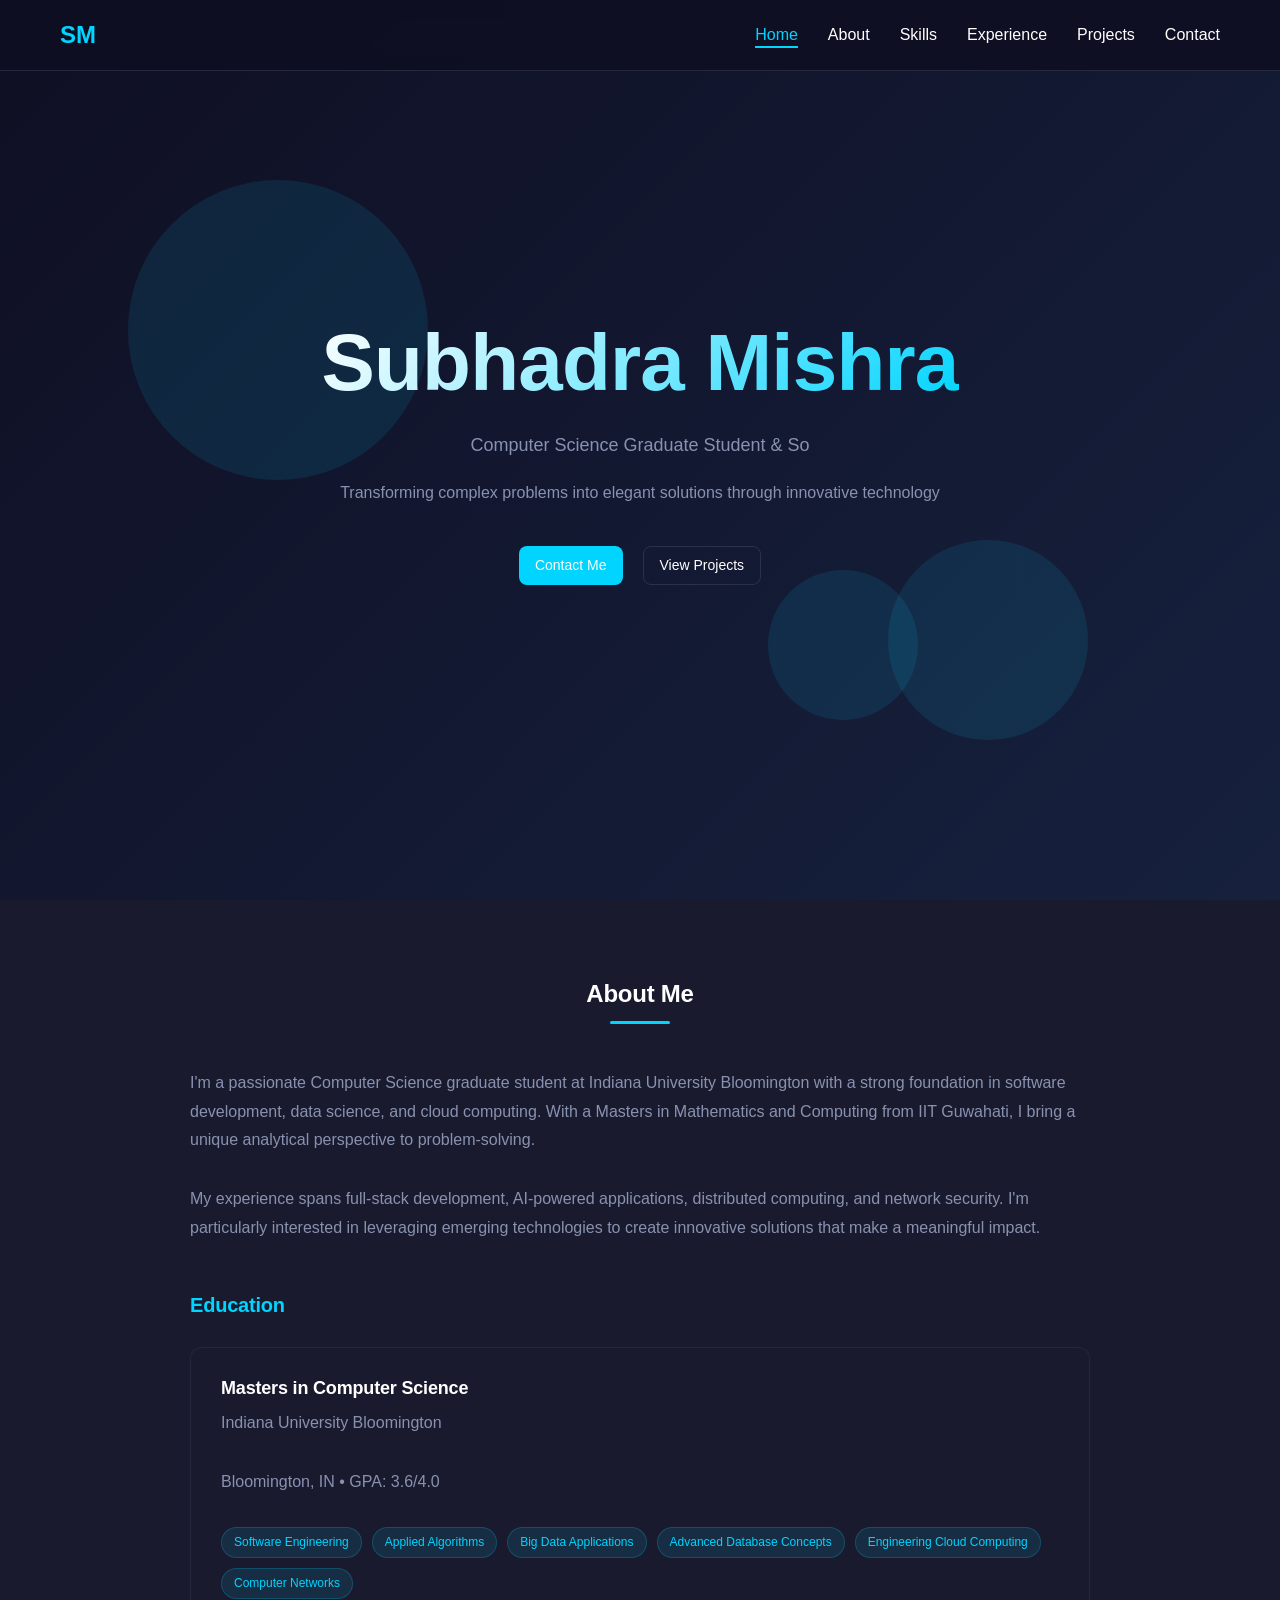
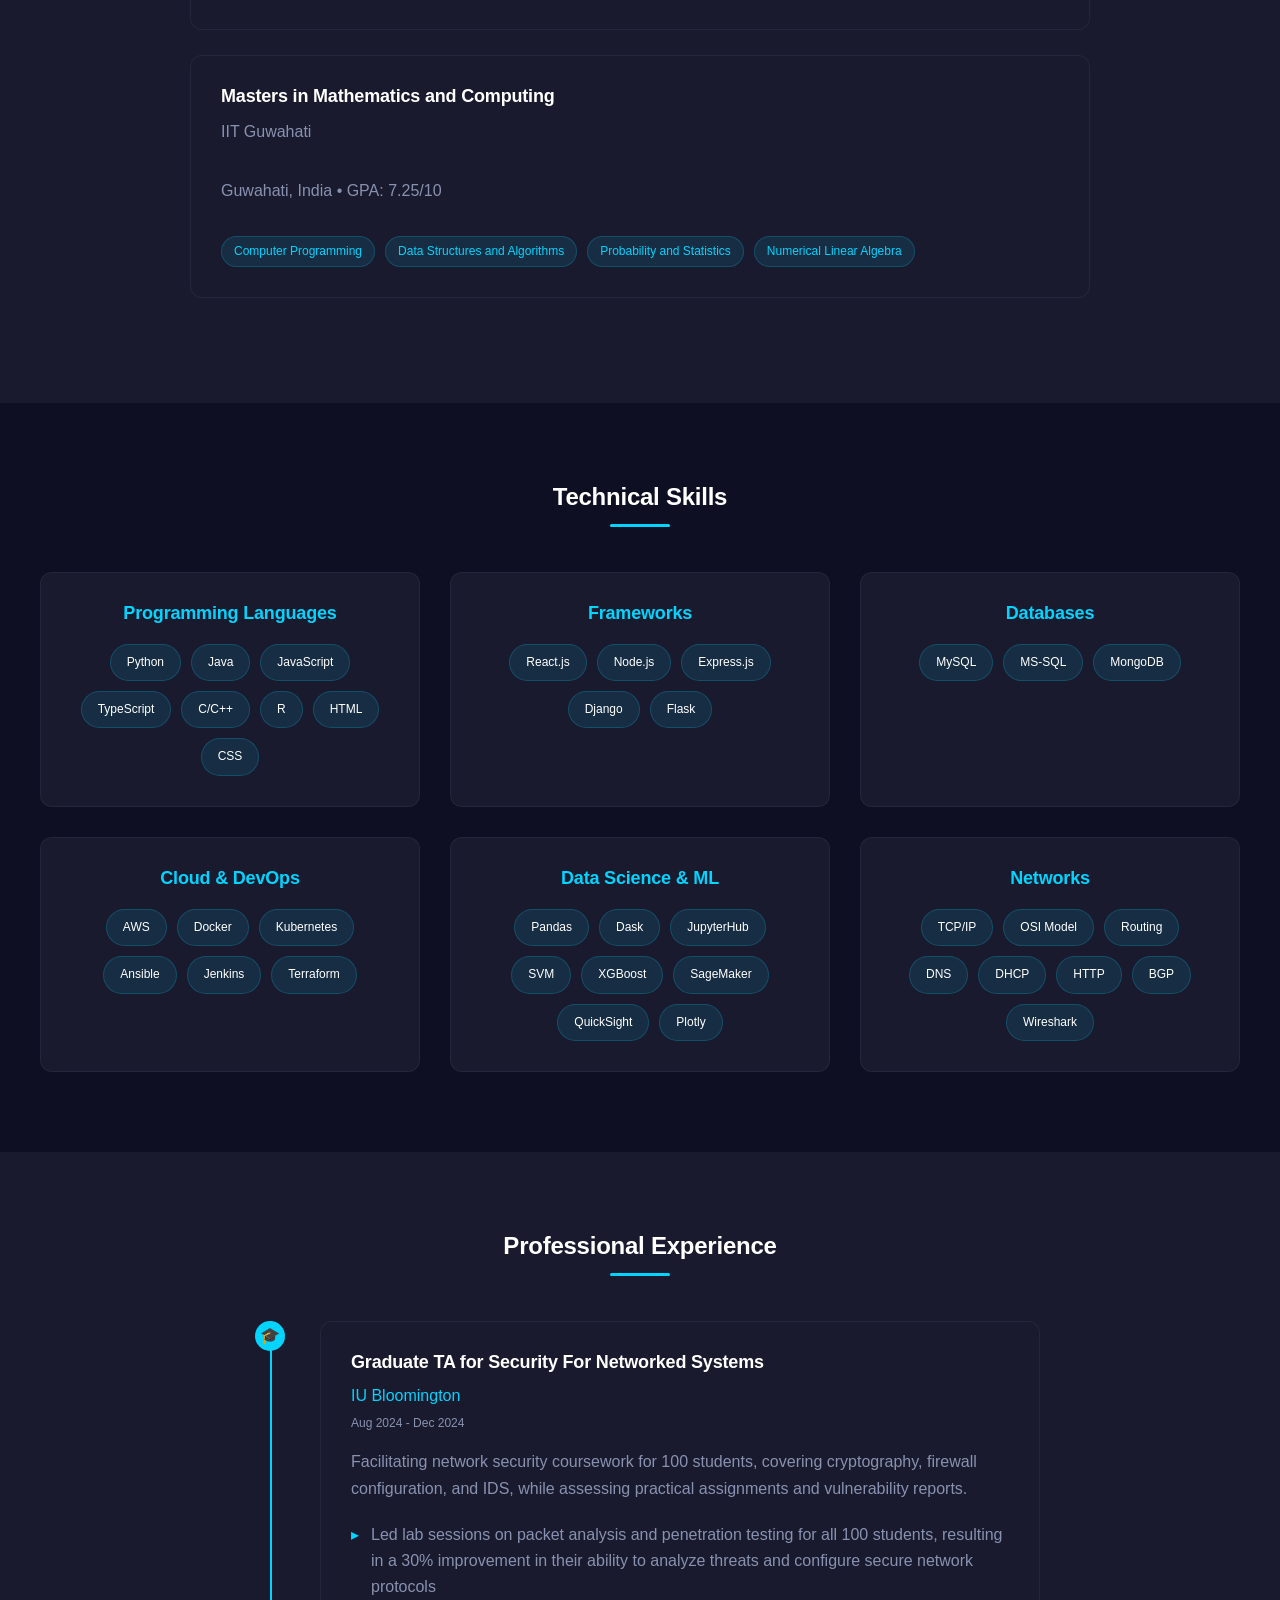
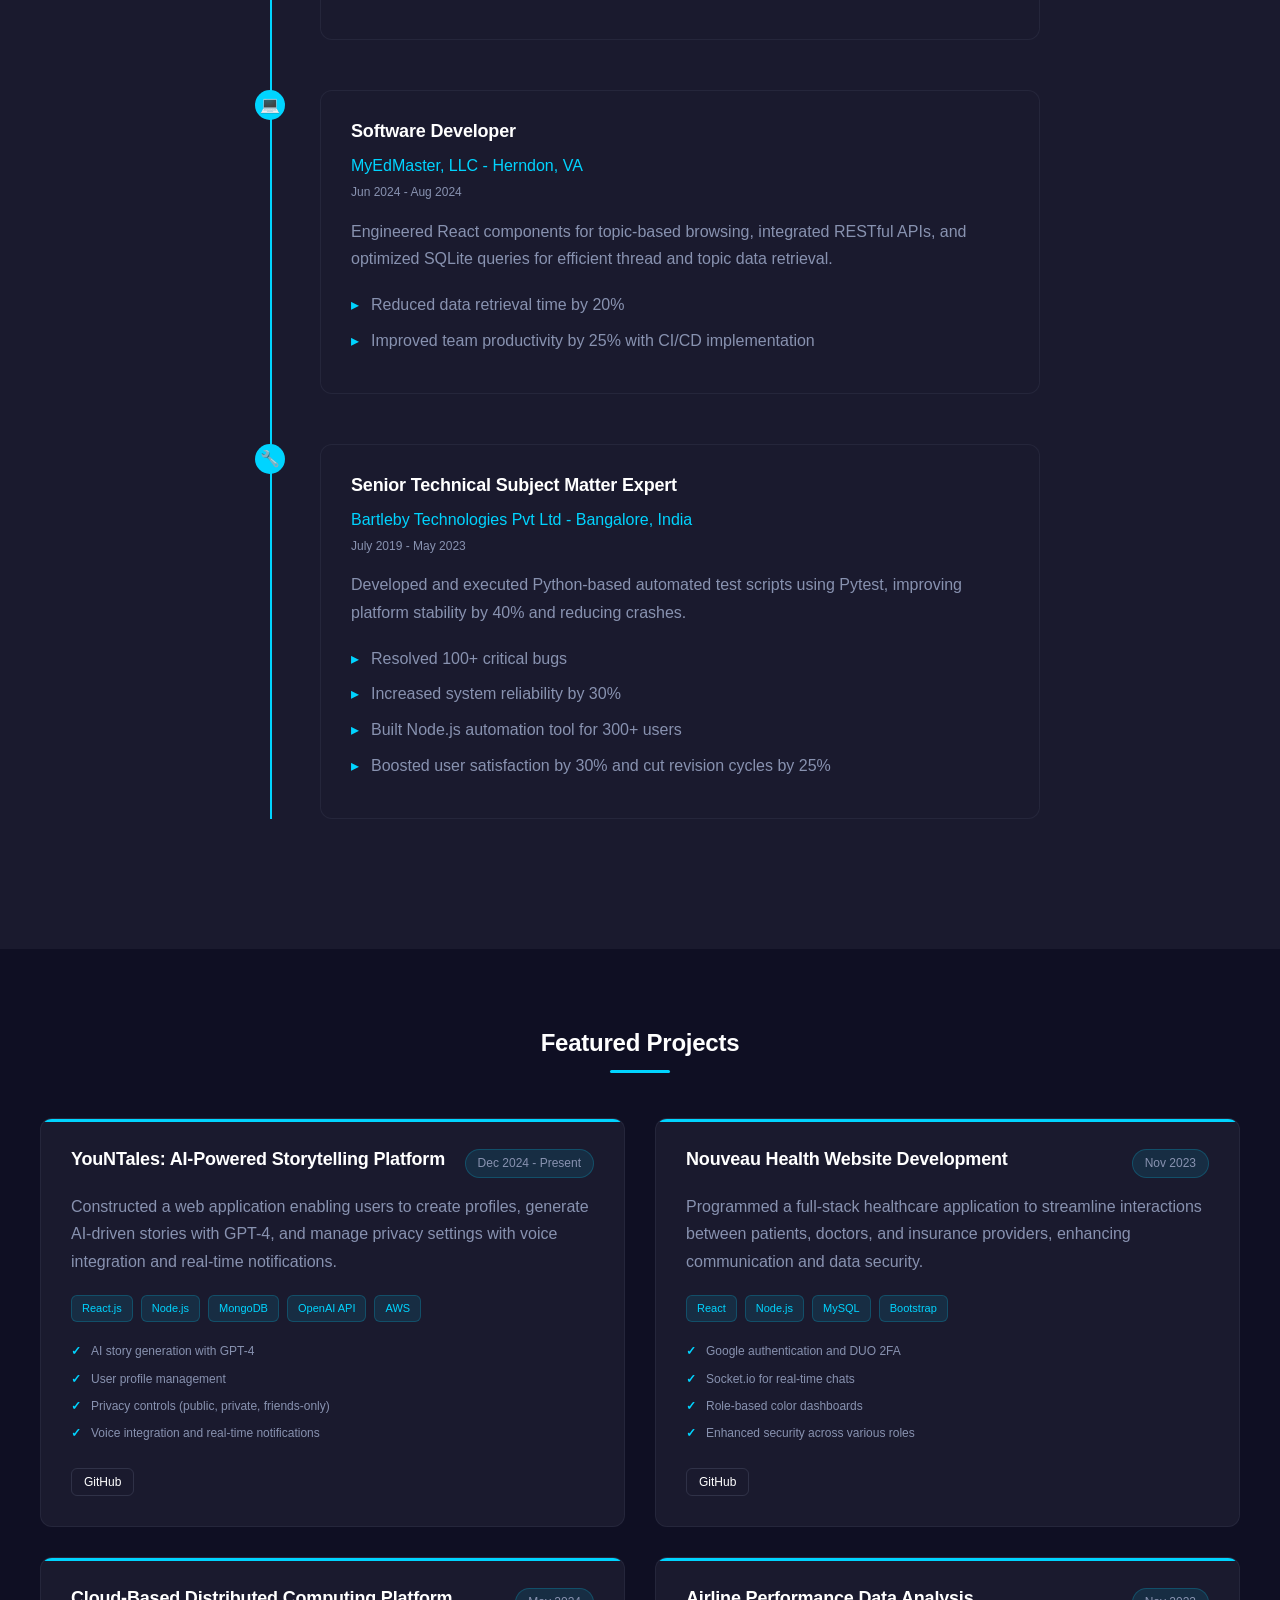
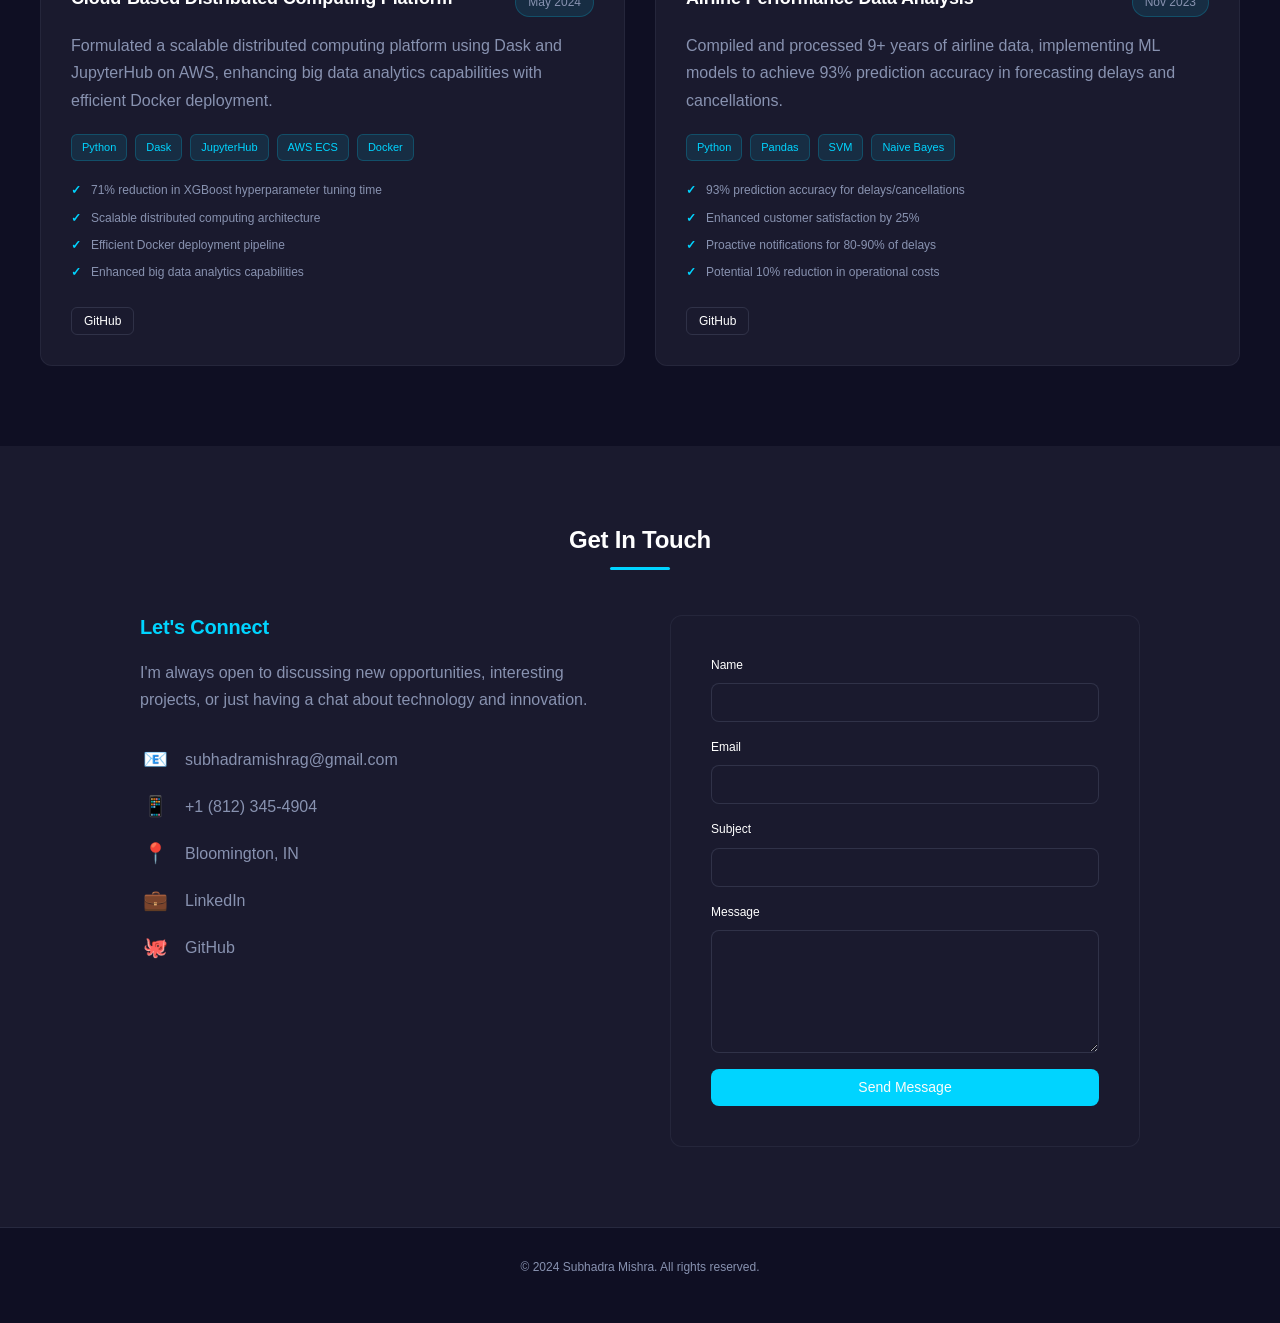
==== index.html @ 868d0662 "Add files via upload" ====
<!DOCTYPE html>
<html lang="en">
<head>
    <meta charset="UTF-8">
    <meta name="viewport" content="width=device-width, initial-scale=1.0">
    <title>Subhadra Mishra - Portfolio</title>
    <link rel="stylesheet" href="style.css">
</head>
<body>
    <!-- Navigation -->
    <nav class="navbar" id="navbar">
        <div class="nav-container">
            <div class="nav-brand">SM</div>
            <ul class="nav-menu" id="nav-menu">
                <li><a href="#home" class="nav-link">Home</a></li>
                <li><a href="#about" class="nav-link">About</a></li>
                <li><a href="#skills" class="nav-link">Skills</a></li>
                <li><a href="#experience" class="nav-link">Experience</a></li>
                <li><a href="#projects" class="nav-link">Projects</a></li>
                <li><a href="#contact" class="nav-link">Contact</a></li>
            </ul>
            <div class="nav-toggle" id="nav-toggle">
                <span></span>
                <span></span>
                <span></span>
            </div>
        </div>
    </nav>

    <!-- Hero Section -->
    <section id="home" class="hero">
        <div class="hero-content">
            <h1 class="hero-title">Subhadra Mishra</h1>
            <p class="hero-subtitle">Computer Science Graduate Student & Software Developer</p>
            <p class="hero-tagline">Transforming complex problems into elegant solutions through innovative technology</p>
            <div class="hero-buttons">
                <a href="#contact" class="btn btn--primary">Contact Me</a>
                <a href="#projects" class="btn btn--outline">View Projects</a>
            </div>
        </div>
        <div class="hero-bg-animation">
            <div class="bg-element bg-element-1"></div>
            <div class="bg-element bg-element-2"></div>
            <div class="bg-element bg-element-3"></div>
        </div>
    </section>

    <!-- About Section -->
    <section id="about" class="about section">
        <div class="container">
            <h2 class="section-title">About Me</h2>
            <div class="about-content">
                <div class="about-text">
                    <p>I'm a passionate Computer Science graduate student at Indiana University Bloomington with a strong foundation in software development, data science, and cloud computing. With a Masters in Mathematics and Computing from IIT Guwahati, I bring a unique analytical perspective to problem-solving.</p>
                    <p>My experience spans full-stack development, AI-powered applications, distributed computing, and network security. I'm particularly interested in leveraging emerging technologies to create innovative solutions that make a meaningful impact.</p>
                    
                    <div class="education">
                        <h3>Education</h3>
                        <div class="education-item">
                            <h4>Masters in Computer Science</h4>
                            <p class="institution">Indiana University Bloomington</p>
                            <p class="location">Bloomington, IN • GPA: 3.6/4.0</p>
                            <div class="courses">
                                <span class="course">Software Engineering</span>
                                <span class="course">Applied Algorithms</span>
                                <span class="course">Big Data Applications</span>
                                <span class="course">Advanced Database Concepts</span>
                                <span class="course">Engineering Cloud Computing</span>
                                <span class="course">Computer Networks</span>
                            </div>
                        </div>
                        <div class="education-item">
                            <h4>Masters in Mathematics and Computing</h4>
                            <p class="institution">IIT Guwahati</p>
                            <p class="location">Guwahati, India • GPA: 7.25/10</p>
                            <div class="courses">
                                <span class="course">Computer Programming</span>
                                <span class="course">Data Structures and Algorithms</span>
                                <span class="course">Probability and Statistics</span>
                                <span class="course">Numerical Linear Algebra</span>
                            </div>
                        </div>
                    </div>
                </div>
            </div>
        </div>
    </section>

    <!-- Skills Section -->
    <section id="skills" class="skills section">
        <div class="container">
            <h2 class="section-title">Technical Skills</h2>
            <div class="skills-grid">
                <div class="skill-category">
                    <h3>Programming Languages</h3>
                    <div class="skill-tags">
                        <span class="skill-tag">Python</span>
                        <span class="skill-tag">Java</span>
                        <span class="skill-tag">JavaScript</span>
                        <span class="skill-tag">TypeScript</span>
                        <span class="skill-tag">C/C++</span>
                        <span class="skill-tag">R</span>
                        <span class="skill-tag">HTML</span>
                        <span class="skill-tag">CSS</span>
                    </div>
                </div>
                <div class="skill-category">
                    <h3>Frameworks</h3>
                    <div class="skill-tags">
                        <span class="skill-tag">React.js</span>
                        <span class="skill-tag">Node.js</span>
                        <span class="skill-tag">Express.js</span>
                        <span class="skill-tag">Django</span>
                        <span class="skill-tag">Flask</span>
                    </div>
                </div>
                <div class="skill-category">
                    <h3>Databases</h3>
                    <div class="skill-tags">
                        <span class="skill-tag">MySQL</span>
                        <span class="skill-tag">MS-SQL</span>
                        <span class="skill-tag">MongoDB</span>
                    </div>
                </div>
                <div class="skill-category">
                    <h3>Cloud & DevOps</h3>
                    <div class="skill-tags">
                        <span class="skill-tag">AWS</span>
                        <span class="skill-tag">Docker</span>
                        <span class="skill-tag">Kubernetes</span>
                        <span class="skill-tag">Ansible</span>
                        <span class="skill-tag">Jenkins</span>
                        <span class="skill-tag">Terraform</span>
                    </div>
                </div>
                <div class="skill-category">
                    <h3>Data Science & ML</h3>
                    <div class="skill-tags">
                        <span class="skill-tag">Pandas</span>
                        <span class="skill-tag">Dask</span>
                        <span class="skill-tag">JupyterHub</span>
                        <span class="skill-tag">SVM</span>
                        <span class="skill-tag">XGBoost</span>
                        <span class="skill-tag">SageMaker</span>
                        <span class="skill-tag">QuickSight</span>
                        <span class="skill-tag">Plotly</span>
                    </div>
                </div>
                <div class="skill-category">
                    <h3>Networks</h3>
                    <div class="skill-tags">
                        <span class="skill-tag">TCP/IP</span>
                        <span class="skill-tag">OSI Model</span>
                        <span class="skill-tag">Routing</span>
                        <span class="skill-tag">DNS</span>
                        <span class="skill-tag">DHCP</span>
                        <span class="skill-tag">HTTP</span>
                        <span class="skill-tag">BGP</span>
                        <span class="skill-tag">Wireshark</span>
                    </div>
                </div>
            </div>
        </div>
    </section>

    <!-- Experience Section -->
    <section id="experience" class="experience section">
        <div class="container">
            <h2 class="section-title">Professional Experience</h2>
            <div class="timeline">
                <div class="timeline-item">
                    <div class="timeline-icon">🎓</div>
                    <div class="timeline-content">
                        <h3>Graduate TA for Security For Networked Systems</h3>
                        <p class="company">IU Bloomington</p>
                        <p class="duration">Aug 2024 - Dec 2024</p>
                        <p class="description">Facilitating network security coursework for 100 students, covering cryptography, firewall configuration, and IDS, while assessing practical assignments and vulnerability reports.</p>
                        <ul class="achievements">
                            <li>Led lab sessions on packet analysis and penetration testing for all 100 students, resulting in a 30% improvement in their ability to analyze threats and configure secure network protocols</li>
                        </ul>
                    </div>
                </div>
                <div class="timeline-item">
                    <div class="timeline-icon">💻</div>
                    <div class="timeline-content">
                        <h3>Software Developer</h3>
                        <p class="company">MyEdMaster, LLC - Herndon, VA</p>
                        <p class="duration">Jun 2024 - Aug 2024</p>
                        <p class="description">Engineered React components for topic-based browsing, integrated RESTful APIs, and optimized SQLite queries for efficient thread and topic data retrieval.</p>
                        <ul class="achievements">
                            <li>Reduced data retrieval time by 20%</li>
                            <li>Improved team productivity by 25% with CI/CD implementation</li>
                        </ul>
                    </div>
                </div>
                <div class="timeline-item">
                    <div class="timeline-icon">🔧</div>
                    <div class="timeline-content">
                        <h3>Senior Technical Subject Matter Expert</h3>
                        <p class="company">Bartleby Technologies Pvt Ltd - Bangalore, India</p>
                        <p class="duration">July 2019 - May 2023</p>
                        <p class="description">Developed and executed Python-based automated test scripts using Pytest, improving platform stability by 40% and reducing crashes.</p>
                        <ul class="achievements">
                            <li>Resolved 100+ critical bugs</li>
                            <li>Increased system reliability by 30%</li>
                            <li>Built Node.js automation tool for 300+ users</li>
                            <li>Boosted user satisfaction by 30% and cut revision cycles by 25%</li>
                        </ul>
                    </div>
                </div>
            </div>
        </div>
    </section>

    <!-- Projects Section -->
    <section id="projects" class="projects section">
        <div class="container">
            <h2 class="section-title">Featured Projects</h2>
            <div class="projects-grid">
                <div class="project-card">
                    <div class="project-header">
                        <h3>YouNTales: AI-Powered Storytelling Platform</h3>
                        <span class="project-duration">Dec 2024 - Present</span>
                    </div>
                    <p class="project-description">Constructed a web application enabling users to create profiles, generate AI-driven stories with GPT-4, and manage privacy settings with voice integration and real-time notifications.</p>
                    <div class="tech-stack">
                        <span class="tech">React.js</span>
                        <span class="tech">Node.js</span>
                        <span class="tech">MongoDB</span>
                        <span class="tech">OpenAI API</span>
                        <span class="tech">AWS</span>
                    </div>
                    <ul class="project-features">
                        <li>AI story generation with GPT-4</li>
                        <li>User profile management</li>
                        <li>Privacy controls (public, private, friends-only)</li>
                        <li>Voice integration and real-time notifications</li>
                    </ul>
                    <div class="project-links">
                        <a href="https://github.com/Subhadra-Mishra-iub" target="_blank" class="btn btn--sm btn--outline">GitHub</a>
                    </div>
                </div>

                <div class="project-card">
                    <div class="project-header">
                        <h3>Nouveau Health Website Development</h3>
                        <span class="project-duration">Nov 2023</span>
                    </div>
                    <p class="project-description">Programmed a full-stack healthcare application to streamline interactions between patients, doctors, and insurance providers, enhancing communication and data security.</p>
                    <div class="tech-stack">
                        <span class="tech">React</span>
                        <span class="tech">Node.js</span>
                        <span class="tech">MySQL</span>
                        <span class="tech">Bootstrap</span>
                    </div>
                    <ul class="project-features">
                        <li>Google authentication and DUO 2FA</li>
                        <li>Socket.io for real-time chats</li>
                        <li>Role-based color dashboards</li>
                        <li>Enhanced security across various roles</li>
                    </ul>
                    <div class="project-links">
                        <a href="https://github.com/Subhadra-Mishra-iub" target="_blank" class="btn btn--sm btn--outline">GitHub</a>
                    </div>
                </div>

                <div class="project-card">
                    <div class="project-header">
                        <h3>Cloud-Based Distributed Computing Platform</h3>
                        <span class="project-duration">May 2024</span>
                    </div>
                    <p class="project-description">Formulated a scalable distributed computing platform using Dask and JupyterHub on AWS, enhancing big data analytics capabilities with efficient Docker deployment.</p>
                    <div class="tech-stack">
                        <span class="tech">Python</span>
                        <span class="tech">Dask</span>
                        <span class="tech">JupyterHub</span>
                        <span class="tech">AWS ECS</span>
                        <span class="tech">Docker</span>
                    </div>
                    <ul class="project-features">
                        <li>71% reduction in XGBoost hyperparameter tuning time</li>
                        <li>Scalable distributed computing architecture</li>
                        <li>Efficient Docker deployment pipeline</li>
                        <li>Enhanced big data analytics capabilities</li>
                    </ul>
                    <div class="project-links">
                        <a href="https://github.com/Subhadra-Mishra-iub" target="_blank" class="btn btn--sm btn--outline">GitHub</a>
                    </div>
                </div>

                <div class="project-card">
                    <div class="project-header">
                        <h3>Airline Performance Data Analysis</h3>
                        <span class="project-duration">Nov 2023</span>
                    </div>
                    <p class="project-description">Compiled and processed 9+ years of airline data, implementing ML models to achieve 93% prediction accuracy in forecasting delays and cancellations.</p>
                    <div class="tech-stack">
                        <span class="tech">Python</span>
                        <span class="tech">Pandas</span>
                        <span class="tech">SVM</span>
                        <span class="tech">Naive Bayes</span>
                    </div>
                    <ul class="project-features">
                        <li>93% prediction accuracy for delays/cancellations</li>
                        <li>Enhanced customer satisfaction by 25%</li>
                        <li>Proactive notifications for 80-90% of delays</li>
                        <li>Potential 10% reduction in operational costs</li>
                    </ul>
                    <div class="project-links">
                        <a href="https://github.com/Subhadra-Mishra-iub" target="_blank" class="btn btn--sm btn--outline">GitHub</a>
                    </div>
                </div>
            </div>
        </div>
    </section>

    <!-- Contact Section -->
    <section id="contact" class="contact section">
        <div class="container">
            <h2 class="section-title">Get In Touch</h2>
            <div class="contact-content">
                <div class="contact-info">
                    <h3>Let's Connect</h3>
                    <p>I'm always open to discussing new opportunities, interesting projects, or just having a chat about technology and innovation.</p>
                    <div class="contact-details">
                        <div class="contact-item">
                            <span class="contact-icon">📧</span>
                            <a href="mailto:subhadramishrag@gmail.com">subhadramishrag@gmail.com</a>
                        </div>
                        <div class="contact-item">
                            <span class="contact-icon">📱</span>
                            <a href="tel:+18123454904">+1 (812) 345-4904</a>
                        </div>
                        <div class="contact-item">
                            <span class="contact-icon">📍</span>
                            <span>Bloomington, IN</span>
                        </div>
                        <div class="contact-item">
                            <span class="contact-icon">💼</span>
                            <a href="https://linkedin.com/in/subhadra-mishra" target="_blank">LinkedIn</a>
                        </div>
                        <div class="contact-item">
                            <span class="contact-icon">🐙</span>
                            <a href="https://github.com/Subhadra-Mishra-iub" target="_blank">GitHub</a>
                        </div>
                    </div>
                </div>
                <form class="contact-form" id="contact-form">
                    <div class="form-group">
                        <label for="name" class="form-label">Name</label>
                        <input type="text" id="name" name="name" class="form-control" required>
                    </div>
                    <div class="form-group">
                        <label for="email" class="form-label">Email</label>
                        <input type="email" id="email" name="email" class="form-control" required>
                    </div>
                    <div class="form-group">
                        <label for="subject" class="form-label">Subject</label>
                        <input type="text" id="subject" name="subject" class="form-control" required>
                    </div>
                    <div class="form-group">
                        <label for="message" class="form-label">Message</label>
                        <textarea id="message" name="message" class="form-control" rows="5" required></textarea>
                    </div>
                    <button type="submit" class="btn btn--primary btn--full-width">Send Message</button>
                </form>
            </div>
        </div>
    </section>

    <!-- Footer -->
    <footer class="footer">
        <div class="container">
            <p>&copy; 2024 Subhadra Mishra. All rights reserved.</p>
        </div>
    </footer>

    <script src="app.js"></script>
</body>
</html>
---- style.css ----
:root {
  /* Colors */
  --color-background: rgba(252, 252, 249, 1);
  --color-surface: rgba(255, 255, 253, 1);
  --color-text: rgba(19, 52, 59, 1);
  --color-text-secondary: rgba(98, 108, 113, 1);
  --color-primary: rgba(33, 128, 141, 1);
  --color-primary-hover: rgba(29, 116, 128, 1);
  --color-primary-active: rgba(26, 104, 115, 1);
  --color-secondary: rgba(94, 82, 64, 0.12);
  --color-secondary-hover: rgba(94, 82, 64, 0.2);
  --color-secondary-active: rgba(94, 82, 64, 0.25);
  --color-border: rgba(94, 82, 64, 0.2);
  --color-btn-primary-text: rgba(252, 252, 249, 1);
  --color-card-border: rgba(94, 82, 64, 0.12);
  --color-card-border-inner: rgba(94, 82, 64, 0.12);
  --color-error: rgba(192, 21, 47, 1);
  --color-success: rgba(33, 128, 141, 1);
  --color-warning: rgba(168, 75, 47, 1);
  --color-info: rgba(98, 108, 113, 1);
  --color-focus-ring: rgba(33, 128, 141, 0.4);
  --color-select-caret: rgba(19, 52, 59, 0.8);

  /* Common style patterns */
  --focus-ring: 0 0 0 3px var(--color-focus-ring);
  --focus-outline: 2px solid var(--color-primary);
  --status-bg-opacity: 0.15;
  --status-border-opacity: 0.25;
  --select-caret-light: url("data:image/svg+xml,%3Csvg xmlns='http://www.w3.org/2000/svg' width='16' height='16' viewBox='0 0 24 24' fill='none' stroke='%23134252' stroke-width='2' stroke-linecap='round' stroke-linejoin='round'%3E%3Cpolyline points='6 9 12 15 18 9'%3E%3C/polyline%3E%3C/svg%3E");
  --select-caret-dark: url("data:image/svg+xml,%3Csvg xmlns='http://www.w3.org/2000/svg' width='16' height='16' viewBox='0 0 24 24' fill='none' stroke='%23f5f5f5' stroke-width='2' stroke-linecap='round' stroke-linejoin='round'%3E%3Cpolyline points='6 9 12 15 18 9'%3E%3C/polyline%3E%3C/svg%3E");

  /* RGB versions for opacity control */
  --color-success-rgb: 33, 128, 141;
  --color-error-rgb: 192, 21, 47;
  --color-warning-rgb: 168, 75, 47;
  --color-info-rgb: 98, 108, 113;

  /* Typography */
  --font-family-base: "FKGroteskNeue", "Geist", "Inter", -apple-system,
    BlinkMacSystemFont, "Segoe UI", Roboto, sans-serif;
  --font-family-mono: "Berkeley Mono", ui-monospace, SFMono-Regular, Menlo,
    Monaco, Consolas, monospace;
  --font-size-xs: 11px;
  --font-size-sm: 12px;
  --font-size-base: 14px;
  --font-size-md: 14px;
  --font-size-lg: 16px;
  --font-size-xl: 18px;
  --font-size-2xl: 20px;
  --font-size-3xl: 24px;
  --font-size-4xl: 30px;
  --font-weight-normal: 400;
  --font-weight-medium: 500;
  --font-weight-semibold: 550;
  --font-weight-bold: 600;
  --line-height-tight: 1.2;
  --line-height-normal: 1.5;
  --letter-spacing-tight: -0.01em;

  /* Spacing */
  --space-0: 0;
  --space-1: 1px;
  --space-2: 2px;
  --space-4: 4px;
  --space-6: 6px;
  --space-8: 8px;
  --space-10: 10px;
  --space-12: 12px;
  --space-16: 16px;
  --space-20: 20px;
  --space-24: 24px;
  --space-32: 32px;

  /* Border Radius */
  --radius-sm: 6px;
  --radius-base: 8px;
  --radius-md: 10px;
  --radius-lg: 12px;
  --radius-full: 9999px;

  /* Shadows */
  --shadow-xs: 0 1px 2px rgba(0, 0, 0, 0.02);
  --shadow-sm: 0 1px 3px rgba(0, 0, 0, 0.04), 0 1px 2px rgba(0, 0, 0, 0.02);
  --shadow-md: 0 4px 6px -1px rgba(0, 0, 0, 0.04),
    0 2px 4px -1px rgba(0, 0, 0, 0.02);
  --shadow-lg: 0 10px 15px -3px rgba(0, 0, 0, 0.04),
    0 4px 6px -2px rgba(0, 0, 0, 0.02);
  --shadow-inset-sm: inset 0 1px 0 rgba(255, 255, 255, 0.15),
    inset 0 -1px 0 rgba(0, 0, 0, 0.03);

  /* Animation */
  --duration-fast: 150ms;
  --duration-normal: 250ms;
  --ease-standard: cubic-bezier(0.16, 1, 0.3, 1);

  /* Layout */
  --container-sm: 640px;
  --container-md: 768px;
  --container-lg: 1024px;
  --container-xl: 1280px;
}

/* Dark mode colors */
@media (prefers-color-scheme: dark) {
  :root {
    --color-background: rgba(31, 33, 33, 1);
    --color-surface: rgba(38, 40, 40, 1);
    --color-text: rgba(245, 245, 245, 1);
    --color-text-secondary: rgba(167, 169, 169, 0.7);
    --color-primary: rgba(50, 184, 198, 1);
    --color-primary-hover: rgba(45, 166, 178, 1);
    --color-primary-active: rgba(41, 150, 161, 1);
    --color-secondary: rgba(119, 124, 124, 0.15);
    --color-secondary-hover: rgba(119, 124, 124, 0.25);
    --color-secondary-active: rgba(119, 124, 124, 0.3);
    --color-border: rgba(119, 124, 124, 0.3);
    --color-error: rgba(255, 84, 89, 1);
    --color-success: rgba(50, 184, 198, 1);
    --color-warning: rgba(230, 129, 97, 1);
    --color-info: rgba(167, 169, 169, 1);
    --color-focus-ring: rgba(50, 184, 198, 0.4);
    --color-btn-primary-text: rgba(19, 52, 59, 1);
    --color-card-border: rgba(119, 124, 124, 0.2);
    --color-card-border-inner: rgba(119, 124, 124, 0.15);
    --shadow-inset-sm: inset 0 1px 0 rgba(255, 255, 255, 0.1),
      inset 0 -1px 0 rgba(0, 0, 0, 0.15);
    --button-border-secondary: rgba(119, 124, 124, 0.2);
    --color-border-secondary: rgba(119, 124, 124, 0.2);
    --color-select-caret: rgba(245, 245, 245, 0.8);

    /* Common style patterns - updated for dark mode */
    --focus-ring: 0 0 0 3px var(--color-focus-ring);
    --focus-outline: 2px solid var(--color-primary);
    --status-bg-opacity: 0.15;
    --status-border-opacity: 0.25;
    --select-caret-light: url("data:image/svg+xml,%3Csvg xmlns='http://www.w3.org/2000/svg' width='16' height='16' viewBox='0 0 24 24' fill='none' stroke='%23134252' stroke-width='2' stroke-linecap='round' stroke-linejoin='round'%3E%3Cpolyline points='6 9 12 15 18 9'%3E%3C/polyline%3E%3C/svg%3E");
    --select-caret-dark: url("data:image/svg+xml,%3Csvg xmlns='http://www.w3.org/2000/svg' width='16' height='16' viewBox='0 0 24 24' fill='none' stroke='%23f5f5f5' stroke-width='2' stroke-linecap='round' stroke-linejoin='round'%3E%3Cpolyline points='6 9 12 15 18 9'%3E%3C/polyline%3E%3C/svg%3E");

    /* RGB versions for dark mode */
    --color-success-rgb: 50, 184, 198;
    --color-error-rgb: 255, 84, 89;
    --color-warning-rgb: 230, 129, 97;
    --color-info-rgb: 167, 169, 169;
  }
}

/* Data attribute for manual theme switching */
[data-color-scheme="dark"] {
  --color-background: rgba(31, 33, 33, 1);
  --color-surface: rgba(38, 40, 40, 1);
  --color-text: rgba(245, 245, 245, 1);
  --color-text-secondary: rgba(167, 169, 169, 0.7);
  --color-primary: rgba(50, 184, 198, 1);
  --color-primary-hover: rgba(45, 166, 178, 1);
  --color-primary-active: rgba(41, 150, 161, 1);
  --color-secondary: rgba(119, 124, 124, 0.15);
  --color-secondary-hover: rgba(119, 124, 124, 0.25);
  --color-secondary-active: rgba(119, 124, 124, 0.3);
  --color-border: rgba(119, 124, 124, 0.3);
  --color-error: rgba(255, 84, 89, 1);
  --color-success: rgba(50, 184, 198, 1);
  --color-warning: rgba(230, 129, 97, 1);
  --color-info: rgba(167, 169, 169, 1);
  --color-focus-ring: rgba(50, 184, 198, 0.4);
  --color-btn-primary-text: rgba(19, 52, 59, 1);
  --color-card-border: rgba(119, 124, 124, 0.15);
  --color-card-border-inner: rgba(119, 124, 124, 0.15);
  --shadow-inset-sm: inset 0 1px 0 rgba(255, 255, 255, 0.1),
    inset 0 -1px 0 rgba(0, 0, 0, 0.15);
  --color-border-secondary: rgba(119, 124, 124, 0.2);
  --color-select-caret: rgba(245, 245, 245, 0.8);

  /* Common style patterns - updated for dark mode */
  --focus-ring: 0 0 0 3px var(--color-focus-ring);
  --focus-outline: 2px solid var(--color-primary);
  --status-bg-opacity: 0.15;
  --status-border-opacity: 0.25;
  --select-caret-light: url("data:image/svg+xml,%3Csvg xmlns='http://www.w3.org/2000/svg' width='16' height='16' viewBox='0 0 24 24' fill='none' stroke='%23134252' stroke-width='2' stroke-linecap='round' stroke-linejoin='round'%3E%3Cpolyline points='6 9 12 15 18 9'%3E%3C/polyline%3E%3C/svg%3E");
  --select-caret-dark: url("data:image/svg+xml,%3Csvg xmlns='http://www.w3.org/2000/svg' width='16' height='16' viewBox='0 0 24 24' fill='none' stroke='%23f5f5f5' stroke-width='2' stroke-linecap='round' stroke-linejoin='round'%3E%3Cpolyline points='6 9 12 15 18 9'%3E%3C/polyline%3E%3C/svg%3E");

  /* RGB versions for dark mode */
  --color-success-rgb: 50, 184, 198;
  --color-error-rgb: 255, 84, 89;
  --color-warning-rgb: 230, 129, 97;
  --color-info-rgb: 167, 169, 169;
}

[data-color-scheme="light"] {
  --color-background: rgba(252, 252, 249, 1);
  --color-surface: rgba(255, 255, 253, 1);
  --color-text: rgba(19, 52, 59, 1);
  --color-text-secondary: rgba(98, 108, 113, 1);
  --color-primary: rgba(33, 128, 141, 1);
  --color-primary-hover: rgba(29, 116, 128, 1);
  --color-primary-active: rgba(26, 104, 115, 1);
  --color-secondary: rgba(94, 82, 64, 0.12);
  --color-secondary-hover: rgba(94, 82, 64, 0.2);
  --color-secondary-active: rgba(94, 82, 64, 0.25);
  --color-border: rgba(94, 82, 64, 0.2);
  --color-btn-primary-text: rgba(252, 252, 249, 1);
  --color-card-border: rgba(94, 82, 64, 0.12);
  --color-card-border-inner: rgba(94, 82, 64, 0.12);
  --color-error: rgba(192, 21, 47, 1);
  --color-success: rgba(33, 128, 141, 1);
  --color-warning: rgba(168, 75, 47, 1);
  --color-info: rgba(98, 108, 113, 1);
  --color-focus-ring: rgba(33, 128, 141, 0.4);

  /* RGB versions for light mode */
  --color-success-rgb: 33, 128, 141;
  --color-error-rgb: 192, 21, 47;
  --color-warning-rgb: 168, 75, 47;
  --color-info-rgb: 98, 108, 113;
}

/* Base styles */
html {
  font-size: var(--font-size-base);
  font-family: var(--font-family-base);
  line-height: var(--line-height-normal);
  color: var(--color-text);
  background-color: var(--color-background);
  -webkit-font-smoothing: antialiased;
  box-sizing: border-box;
}

body {
  margin: 0;
  padding: 0;
}

*,
*::before,
*::after {
  box-sizing: inherit;
}

/* Typography */
h1,
h2,
h3,
h4,
h5,
h6 {
  margin: 0;
  font-weight: var(--font-weight-semibold);
  line-height: var(--line-height-tight);
  color: var(--color-text);
  letter-spacing: var(--letter-spacing-tight);
}

h1 {
  font-size: var(--font-size-4xl);
}
h2 {
  font-size: var(--font-size-3xl);
}
h3 {
  font-size: var(--font-size-2xl);
}
h4 {
  font-size: var(--font-size-xl);
}
h5 {
  font-size: var(--font-size-lg);
}
h6 {
  font-size: var(--font-size-md);
}

p {
  margin: 0 0 var(--space-16) 0;
}

a {
  color: var(--color-primary);
  text-decoration: none;
  transition: color var(--duration-fast) var(--ease-standard);
}

a:hover {
  color: var(--color-primary-hover);
}

code,
pre {
  font-family: var(--font-family-mono);
  font-size: calc(var(--font-size-base) * 0.95);
  background-color: var(--color-secondary);
  border-radius: var(--radius-sm);
}

code {
  padding: var(--space-1) var(--space-4);
}

pre {
  padding: var(--space-16);
  margin: var(--space-16) 0;
  overflow: auto;
  border: 1px solid var(--color-border);
}

pre code {
  background: none;
  padding: 0;
}

/* Buttons */
.btn {
  display: inline-flex;
  align-items: center;
  justify-content: center;
  padding: var(--space-8) var(--space-16);
  border-radius: var(--radius-base);
  font-size: var(--font-size-base);
  font-weight: 500;
  line-height: 1.5;
  cursor: pointer;
  transition: all var(--duration-normal) var(--ease-standard);
  border: none;
  text-decoration: none;
  position: relative;
}

.btn:focus-visible {
  outline: none;
  box-shadow: var(--focus-ring);
}

.btn--primary {
  background: var(--color-primary);
  color: var(--color-btn-primary-text);
}

.btn--primary:hover {
  background: var(--color-primary-hover);
}

.btn--primary:active {
  background: var(--color-primary-active);
}

.btn--secondary {
  background: var(--color-secondary);
  color: var(--color-text);
}

.btn--secondary:hover {
  background: var(--color-secondary-hover);
}

.btn--secondary:active {
  background: var(--color-secondary-active);
}

.btn--outline {
  background: transparent;
  border: 1px solid var(--color-border);
  color: var(--color-text);
}

.btn--outline:hover {
  background: var(--color-secondary);
}

.btn--sm {
  padding: var(--space-4) var(--space-12);
  font-size: var(--font-size-sm);
  border-radius: var(--radius-sm);
}

.btn--lg {
  padding: var(--space-10) var(--space-20);
  font-size: var(--font-size-lg);
  border-radius: var(--radius-md);
}

.btn--full-width {
  width: 100%;
}

.btn:disabled {
  opacity: 0.5;
  cursor: not-allowed;
}

/* Form elements */
.form-control {
  display: block;
  width: 100%;
  padding: var(--space-8) var(--space-12);
  font-size: var(--font-size-md);
  line-height: 1.5;
  color: var(--color-text);
  background-color: var(--color-surface);
  border: 1px solid var(--color-border);
  border-radius: var(--radius-base);
  transition: border-color var(--duration-fast) var(--ease-standard),
    box-shadow var(--duration-fast) var(--ease-standard);
}

textarea.form-control {
  font-family: var(--font-family-base);
  font-size: var(--font-size-base);
}

select.form-control {
  padding: var(--space-8) var(--space-12);
  -webkit-appearance: none;
  -moz-appearance: none;
  appearance: none;
  background-image: var(--select-caret-light);
  background-repeat: no-repeat;
  background-position: right var(--space-12) center;
  background-size: 16px;
  padding-right: var(--space-32);
}

/* Add a dark mode specific caret */
@media (prefers-color-scheme: dark) {
  select.form-control {
    background-image: var(--select-caret-dark);
  }
}

/* Also handle data-color-scheme */
[data-color-scheme="dark"] select.form-control {
  background-image: var(--select-caret-dark);
}

[data-color-scheme="light"] select.form-control {
  background-image: var(--select-caret-light);
}

.form-control:focus {
  border-color: var(--color-primary);
  outline: var(--focus-outline);
}

.form-label {
  display: block;
  margin-bottom: var(--space-8);
  font-weight: var(--font-weight-medium);
  font-size: var(--font-size-sm);
}

.form-group {
  margin-bottom: var(--space-16);
}

/* Card component */
.card {
  background-color: var(--color-surface);
  border-radius: var(--radius-lg);
  border: 1px solid var(--color-card-border);
  box-shadow: var(--shadow-sm);
  overflow: hidden;
  transition: box-shadow var(--duration-normal) var(--ease-standard);
}

.card:hover {
  box-shadow: var(--shadow-md);
}

.card__body {
  padding: var(--space-16);
}

.card__header,
.card__footer {
  padding: var(--space-16);
  border-bottom: 1px solid var(--color-card-border-inner);
}

/* Status indicators - simplified with CSS variables */
.status {
  display: inline-flex;
  align-items: center;
  padding: var(--space-6) var(--space-12);
  border-radius: var(--radius-full);
  font-weight: var(--font-weight-medium);
  font-size: var(--font-size-sm);
}

.status--success {
  background-color: rgba(
    var(--color-success-rgb, 33, 128, 141),
    var(--status-bg-opacity)
  );
  color: var(--color-success);
  border: 1px solid
    rgba(var(--color-success-rgb, 33, 128, 141), var(--status-border-opacity));
}

.status--error {
  background-color: rgba(
    var(--color-error-rgb, 192, 21, 47),
    var(--status-bg-opacity)
  );
  color: var(--color-error);
  border: 1px solid
    rgba(var(--color-error-rgb, 192, 21, 47), var(--status-border-opacity));
}

.status--warning {
  background-color: rgba(
    var(--color-warning-rgb, 168, 75, 47),
    var(--status-bg-opacity)
  );
  color: var(--color-warning);
  border: 1px solid
    rgba(var(--color-warning-rgb, 168, 75, 47), var(--status-border-opacity));
}

.status--info {
  background-color: rgba(
    var(--color-info-rgb, 98, 108, 113),
    var(--status-bg-opacity)
  );
  color: var(--color-info);
  border: 1px solid
    rgba(var(--color-info-rgb, 98, 108, 113), var(--status-border-opacity));
}

/* Container layout */
.container {
  width: 100%;
  margin-right: auto;
  margin-left: auto;
  padding-right: var(--space-16);
  padding-left: var(--space-16);
}

@media (min-width: 640px) {
  .container {
    max-width: var(--container-sm);
  }
}
@media (min-width: 768px) {
  .container {
    max-width: var(--container-md);
  }
}
@media (min-width: 1024px) {
  .container {
    max-width: var(--container-lg);
  }
}
@media (min-width: 1280px) {
  .container {
    max-width: var(--container-xl);
  }
}

/* Utility classes */
.flex {
  display: flex;
}
.flex-col {
  flex-direction: column;
}
.items-center {
  align-items: center;
}
.justify-center {
  justify-content: center;
}
.justify-between {
  justify-content: space-between;
}
.gap-4 {
  gap: var(--space-4);
}
.gap-8 {
  gap: var(--space-8);
}
.gap-16 {
  gap: var(--space-16);
}

.m-0 {
  margin: 0;
}
.mt-8 {
  margin-top: var(--space-8);
}
.mb-8 {
  margin-bottom: var(--space-8);
}
.mx-8 {
  margin-left: var(--space-8);
  margin-right: var(--space-8);
}
.my-8 {
  margin-top: var(--space-8);
  margin-bottom: var(--space-8);
}

.p-0 {
  padding: 0;
}
.py-8 {
  padding-top: var(--space-8);
  padding-bottom: var(--space-8);
}
.px-8 {
  padding-left: var(--space-8);
  padding-right: var(--space-8);
}
.py-16 {
  padding-top: var(--space-16);
  padding-bottom: var(--space-16);
}
.px-16 {
  padding-left: var(--space-16);
  padding-right: var(--space-16);
}

.block {
  display: block;
}
.hidden {
  display: none;
}

/* Accessibility */
.sr-only {
  position: absolute;
  width: 1px;
  height: 1px;
  padding: 0;
  margin: -1px;
  overflow: hidden;
  clip: rect(0, 0, 0, 0);
  white-space: nowrap;
  border-width: 0;
}

:focus-visible {
  outline: var(--focus-outline);
  outline-offset: 2px;
}

/* Dark mode specifics */
[data-color-scheme="dark"] .btn--outline {
  border: 1px solid var(--color-border-secondary);
}

@font-face {
  font-family: 'FKGroteskNeue';
  src: url('https://r2cdn.perplexity.ai/fonts/FKGroteskNeue.woff2')
    format('woff2');
}

/* Portfolio-specific styles */
:root {
  /* Override design system colors for dark theme */
  --color-background: #0f0f23;
  --color-surface: #1a1a2e;
  --color-text: #ffffff;
  --color-text-secondary: #8892b0;
  --color-primary: #00d4ff;
  --color-primary-hover: #00bfe6;
  --color-primary-active: #00a8cc;
  --color-accent: #00d4ff;
  --color-card-bg: #1a1a2e;
  --color-card-border: rgba(136, 146, 176, 0.1);
  --color-border: rgba(136, 146, 176, 0.2);
  
  /* Portfolio specific variables */
  --hero-height: 100vh;
  --section-padding: 80px 0;
  --navbar-height: 70px;
}

/* Global Styles */
* {
  margin: 0;
  padding: 0;
  box-sizing: border-box;
}

html {
  scroll-behavior: smooth;
  font-size: 16px;
}

body {
  font-family: var(--font-family-base);
  background-color: var(--color-background);
  color: var(--color-text);
  line-height: 1.6;
  overflow-x: hidden;
}

.section {
  padding: var(--section-padding);
}

.section-title {
  font-size: var(--font-size-3xl);
  font-weight: var(--font-weight-bold);
  text-align: center;
  margin-bottom: 60px;
  color: var(--color-text);
  position: relative;
}

.section-title::after {
  content: '';
  position: absolute;
  bottom: -15px;
  left: 50%;
  transform: translateX(-50%);
  width: 60px;
  height: 3px;
  background: linear-gradient(90deg, var(--color-primary), var(--color-accent));
  border-radius: 2px;
}

/* Navigation */
.navbar {
  position: fixed;
  top: 0;
  width: 100%;
  background: rgba(15, 15, 35, 0.95);
  backdrop-filter: blur(10px);
  z-index: 1000;
  transition: all 0.3s ease;
  border-bottom: 1px solid var(--color-border);
}

.navbar.scrolled {
  background: rgba(15, 15, 35, 0.98);
  box-shadow: 0 2px 20px rgba(0, 212, 255, 0.1);
}

.nav-container {
  max-width: 1200px;
  margin: 0 auto;
  padding: 0 20px;
  display: flex;
  justify-content: space-between;
  align-items: center;
  height: var(--navbar-height);
}

.nav-brand {
  font-size: 24px;
  font-weight: var(--font-weight-bold);
  color: var(--color-primary);
  text-decoration: none;
}

.nav-menu {
  display: flex;
  list-style: none;
  gap: 30px;
}

.nav-link {
  color: var(--color-text);
  text-decoration: none;
  font-weight: var(--font-weight-medium);
  transition: color 0.3s ease;
  position: relative;
}

.nav-link:hover,
.nav-link.active {
  color: var(--color-primary);
}

.nav-link::after {
  content: '';
  position: absolute;
  bottom: -5px;
  left: 0;
  width: 0;
  height: 2px;
  background: var(--color-primary);
  transition: width 0.3s ease;
}

.nav-link:hover::after,
.nav-link.active::after {
  width: 100%;
}

.nav-toggle {
  display: none;
  flex-direction: column;
  cursor: pointer;
}

.nav-toggle span {
  width: 25px;
  height: 3px;
  background: var(--color-text);
  margin: 3px 0;
  transition: 0.3s;
}

/* Hero Section */
.hero {
  height: var(--hero-height);
  display: flex;
  align-items: center;
  justify-content: center;
  position: relative;
  overflow: hidden;
  background: linear-gradient(135deg, var(--color-background) 0%, #16213e 100%);
}

.hero-content {
  text-align: center;
  z-index: 2;
  max-width: 800px;
  padding: 0 20px;
}

.hero-title {
  font-size: clamp(3rem, 8vw, 5rem);
  font-weight: var(--font-weight-bold);
  margin-bottom: 20px;
  background: linear-gradient(135deg, var(--color-text) 0%, var(--color-primary) 100%);
  -webkit-background-clip: text;
  background-clip: text;
  -webkit-text-fill-color: transparent;
  animation: fadeInUp 1s ease-out;
}

.hero-subtitle {
  font-size: var(--font-size-xl);
  color: var(--color-text-secondary);
  margin-bottom: 20px;
  animation: fadeInUp 1s ease-out 0.2s both;
}

.hero-tagline {
  font-size: var(--font-size-lg);
  color: var(--color-text-secondary);
  margin-bottom: 40px;
  max-width: 600px;
  margin-left: auto;
  margin-right: auto;
  animation: fadeInUp 1s ease-out 0.4s both;
}

.hero-buttons {
  display: flex;
  gap: 20px;
  justify-content: center;
  flex-wrap: wrap;
  animation: fadeInUp 1s ease-out 0.6s both;
}

/* Background Animation */
.hero-bg-animation {
  position: absolute;
  top: 0;
  left: 0;
  width: 100%;
  height: 100%;
  overflow: hidden;
  z-index: 1;
}

.bg-element {
  position: absolute;
  border-radius: 50%;
  background: linear-gradient(135deg, var(--color-primary), var(--color-accent));
  opacity: 0.1;
  animation: float 6s ease-in-out infinite;
}

.bg-element-1 {
  width: 300px;
  height: 300px;
  top: 20%;
  left: 10%;
  animation-delay: 0s;
}

.bg-element-2 {
  width: 200px;
  height: 200px;
  top: 60%;
  right: 15%;
  animation-delay: 2s;
}

.bg-element-3 {
  width: 150px;
  height: 150px;
  bottom: 20%;
  left: 60%;
  animation-delay: 4s;
}

/* About Section */
.about {
  background: var(--color-surface);
}

.about-content {
  max-width: 900px;
  margin: 0 auto;
}

.about-text p {
  font-size: var(--font-size-lg);
  margin-bottom: 30px;
  color: var(--color-text-secondary);
  line-height: 1.8;
}

.education {
  margin-top: 50px;
}

.education h3 {
  font-size: var(--font-size-2xl);
  margin-bottom: 30px;
  color: var(--color-primary);
}

.education-item {
  background: var(--color-card-bg);
  padding: 30px;
  border-radius: var(--radius-lg);
  margin-bottom: 25px;
  border: 1px solid var(--color-card-border);
  transition: transform 0.3s ease, box-shadow 0.3s ease;
}

.education-item:hover {
  transform: translateY(-5px);
  box-shadow: 0 10px 30px rgba(0, 212, 255, 0.1);
}

.education-item h4 {
  font-size: var(--font-size-xl);
  margin-bottom: 10px;
  color: var(--color-text);
}

.institution {
  font-size: var(--font-size-lg);
  color: var(--color-primary);
  font-weight: var(--font-weight-medium);
  margin-bottom: 5px;
}

.location {
  color: var(--color-text-secondary);
  margin-bottom: 20px;
}

.courses {
  display: flex;
  flex-wrap: wrap;
  gap: 10px;
}

.course {
  background: rgba(0, 212, 255, 0.1);
  color: var(--color-primary);
  padding: 5px 12px;
  border-radius: var(--radius-full);
  font-size: var(--font-size-sm);
  border: 1px solid rgba(0, 212, 255, 0.2);
}

/* Skills Section */
.skills-grid {
  display: grid;
  grid-template-columns: repeat(auto-fit, minmax(300px, 1fr));
  gap: 30px;
  max-width: 1200px;
  margin: 0 auto;
}

.skill-category {
  background: var(--color-card-bg);
  padding: 30px;
  border-radius: var(--radius-lg);
  border: 1px solid var(--color-card-border);
  transition: transform 0.3s ease, box-shadow 0.3s ease;
}

.skill-category:hover {
  transform: translateY(-5px);
  box-shadow: 0 15px 40px rgba(0, 212, 255, 0.15);
}

.skill-category h3 {
  font-size: var(--font-size-xl);
  margin-bottom: 20px;
  color: var(--color-primary);
  text-align: center;
}

.skill-tags {
  display: flex;
  flex-wrap: wrap;
  gap: 10px;
  justify-content: center;
}

.skill-tag {
  background: rgba(0, 212, 255, 0.1);
  color: var(--color-text);
  padding: 8px 16px;
  border-radius: var(--radius-full);
  font-size: var(--font-size-sm);
  font-weight: var(--font-weight-medium);
  border: 1px solid rgba(0, 212, 255, 0.2);
  transition: all 0.3s ease;
}

.skill-tag:hover {
  background: var(--color-primary);
  color: var(--color-background);
  transform: scale(1.05);
}

/* Experience Section */
.experience {
  background: var(--color-surface);
}

.timeline {
  max-width: 800px;
  margin: 0 auto;
  position: relative;
}

.timeline::before {
  content: '';
  position: absolute;
  left: 30px;
  top: 0;
  bottom: 0;
  width: 2px;
  background: linear-gradient(180deg, var(--color-primary), var(--color-accent));
}

.timeline-item {
  position: relative;
  margin-bottom: 50px;
  padding-left: 80px;
}

.timeline-icon {
  position: absolute;
  left: 15px;
  top: 0;
  width: 30px;
  height: 30px;
  background: var(--color-primary);
  border-radius: 50%;
  display: flex;
  align-items: center;
  justify-content: center;
  font-size: 16px;
  z-index: 2;
}

.timeline-content {
  background: var(--color-card-bg);
  padding: 30px;
  border-radius: var(--radius-lg);
  border: 1px solid var(--color-card-border);
  transition: transform 0.3s ease, box-shadow 0.3s ease;
}

.timeline-content:hover {
  transform: translateX(10px);
  box-shadow: 0 10px 30px rgba(0, 212, 255, 0.1);
}

.timeline-content h3 {
  font-size: var(--font-size-xl);
  margin-bottom: 10px;
  color: var(--color-text);
}

.company {
  font-size: var(--font-size-lg);
  color: var(--color-primary);
  font-weight: var(--font-weight-medium);
  margin-bottom: 5px;
}

.duration {
  color: var(--color-text-secondary);
  font-size: var(--font-size-sm);
  margin-bottom: 15px;
}

.description {
  color: var(--color-text-secondary);
  margin-bottom: 20px;
  line-height: 1.7;
}

.achievements {
  list-style: none;
}

.achievements li {
  color: var(--color-text-secondary);
  padding-left: 20px;
  margin-bottom: 10px;
  position: relative;
}

.achievements li::before {
  content: '▸';
  color: var(--color-primary);
  position: absolute;
  left: 0;
}

/* Projects Section */
.projects-grid {
  display: grid;
  grid-template-columns: repeat(auto-fit, minmax(400px, 1fr));
  gap: 30px;
  max-width: 1200px;
  margin: 0 auto;
}

.project-card {
  background: var(--color-card-bg);
  border-radius: var(--radius-lg);
  padding: 30px;
  border: 1px solid var(--color-card-border);
  transition: transform 0.3s ease, box-shadow 0.3s ease;
  position: relative;
  overflow: hidden;
}

.project-card:hover {
  transform: translateY(-10px);
  box-shadow: 0 20px 50px rgba(0, 212, 255, 0.2);
}

.project-card::before {
  content: '';
  position: absolute;
  top: 0;
  left: 0;
  right: 0;
  height: 3px;
  background: linear-gradient(90deg, var(--color-primary), var(--color-accent));
}

.project-header {
  display: flex;
  justify-content: space-between;
  align-items: flex-start;
  margin-bottom: 15px;
  flex-wrap: wrap;
  gap: 10px;
}

.project-header h3 {
  font-size: var(--font-size-xl);
  color: var(--color-text);
  flex: 1;
  min-width: 200px;
}

.project-duration {
  color: var(--color-text-secondary);
  font-size: var(--font-size-sm);
  background: rgba(0, 212, 255, 0.1);
  padding: 4px 12px;
  border-radius: var(--radius-full);
  border: 1px solid rgba(0, 212, 255, 0.2);
}

.project-description {
  color: var(--color-text-secondary);
  margin-bottom: 20px;
  line-height: 1.7;
}

.tech-stack {
  display: flex;
  flex-wrap: wrap;
  gap: 8px;
  margin-bottom: 20px;
}

.tech {
  background: rgba(0, 212, 255, 0.1);
  color: var(--color-primary);
  padding: 4px 10px;
  border-radius: var(--radius-sm);
  font-size: var(--font-size-xs);
  font-weight: var(--font-weight-medium);
  border: 1px solid rgba(0, 212, 255, 0.2);
}

.project-features {
  list-style: none;
  margin-bottom: 25px;
}

.project-features li {
  color: var(--color-text-secondary);
  padding-left: 20px;
  margin-bottom: 8px;
  position: relative;
  font-size: var(--font-size-sm);
}

.project-features li::before {
  content: '✓';
  color: var(--color-primary);
  position: absolute;
  left: 0;
  font-weight: bold;
}

.project-links {
  display: flex;
  gap: 15px;
  flex-wrap: wrap;
}

/* Contact Section */
.contact {
  background: var(--color-surface);
}

.contact-content {
  display: grid;
  grid-template-columns: 1fr 1fr;
  gap: 60px;
  max-width: 1000px;
  margin: 0 auto;
}

.contact-info h3 {
  font-size: var(--font-size-2xl);
  margin-bottom: 20px;
  color: var(--color-primary);
}

.contact-info p {
  color: var(--color-text-secondary);
  margin-bottom: 30px;
  line-height: 1.7;
}

.contact-details {
  display: flex;
  flex-direction: column;
  gap: 15px;
}

.contact-item {
  display: flex;
  align-items: center;
  gap: 15px;
  color: var(--color-text-secondary);
}

.contact-icon {
  font-size: 20px;
  width: 30px;
  text-align: center;
}

.contact-item a {
  color: var(--color-text-secondary);
  text-decoration: none;
  transition: color 0.3s ease;
}

.contact-item a:hover {
  color: var(--color-primary);
}

.contact-form {
  background: var(--color-card-bg);
  padding: 40px;
  border-radius: var(--radius-lg);
  border: 1px solid var(--color-card-border);
}

/* Footer */
.footer {
  background: var(--color-background);
  padding: 30px 0;
  border-top: 1px solid var(--color-border);
  text-align: center;
}

.footer p {
  color: var(--color-text-secondary);
  font-size: var(--font-size-sm);
}

/* Animations */
@keyframes fadeInUp {
  from {
    opacity: 0;
    transform: translateY(30px);
  }
  to {
    opacity: 1;
    transform: translateY(0);
  }
}

@keyframes float {
  0%, 100% {
    transform: translateY(0px) rotate(0deg);
  }
  50% {
    transform: translateY(-20px) rotate(10deg);
  }
}

/* Responsive Design */
@media (max-width: 768px) {
  .nav-menu {
    position: fixed;
    left: -100%;
    top: var(--navbar-height);
    flex-direction: column;
    background-color: rgba(15, 15, 35, 0.98);
    width: 100%;
    text-align: center;
    transition: 0.3s;
    box-shadow: 0 10px 27px rgba(0, 0, 0, 0.05);
    padding: 20px 0;
  }

  .nav-menu.active {
    left: 0;
  }

  .nav-toggle {
    display: flex;
  }

  .nav-toggle.active span:nth-child(2) {
    opacity: 0;
  }

  .nav-toggle.active span:nth-child(1) {
    transform: translateY(8px) rotate(45deg);
  }

  .nav-toggle.active span:nth-child(3) {
    transform: translateY(-8px) rotate(-45deg);
  }

  .hero-buttons {
    flex-direction: column;
    align-items: center;
  }

  .hero-buttons .btn {
    width: 200px;
  }

  .skills-grid {
    grid-template-columns: 1fr;
  }

  .projects-grid {
    grid-template-columns: 1fr;
  }

  .contact-content {
    grid-template-columns: 1fr;
    gap: 40px;
  }

  .timeline::before {
    left: 15px;
  }

  .timeline-item {
    padding-left: 50px;
  }

  .timeline-icon {
    left: 0;
  }

  .section-padding {
    padding: 60px 0;
  }

  .container {
    padding: 0 20px;
  }
}

@media (max-width: 480px) {
  .hero-title {
    font-size: 2.5rem;
  }

  .hero-subtitle {
    font-size: var(--font-size-lg);
  }

  .hero-tagline {
    font-size: var(--font-size-base);
  }

  .project-header {
    flex-direction: column;
    align-items: flex-start;
  }

  .contact-form {
    padding: 25px;
  }
}
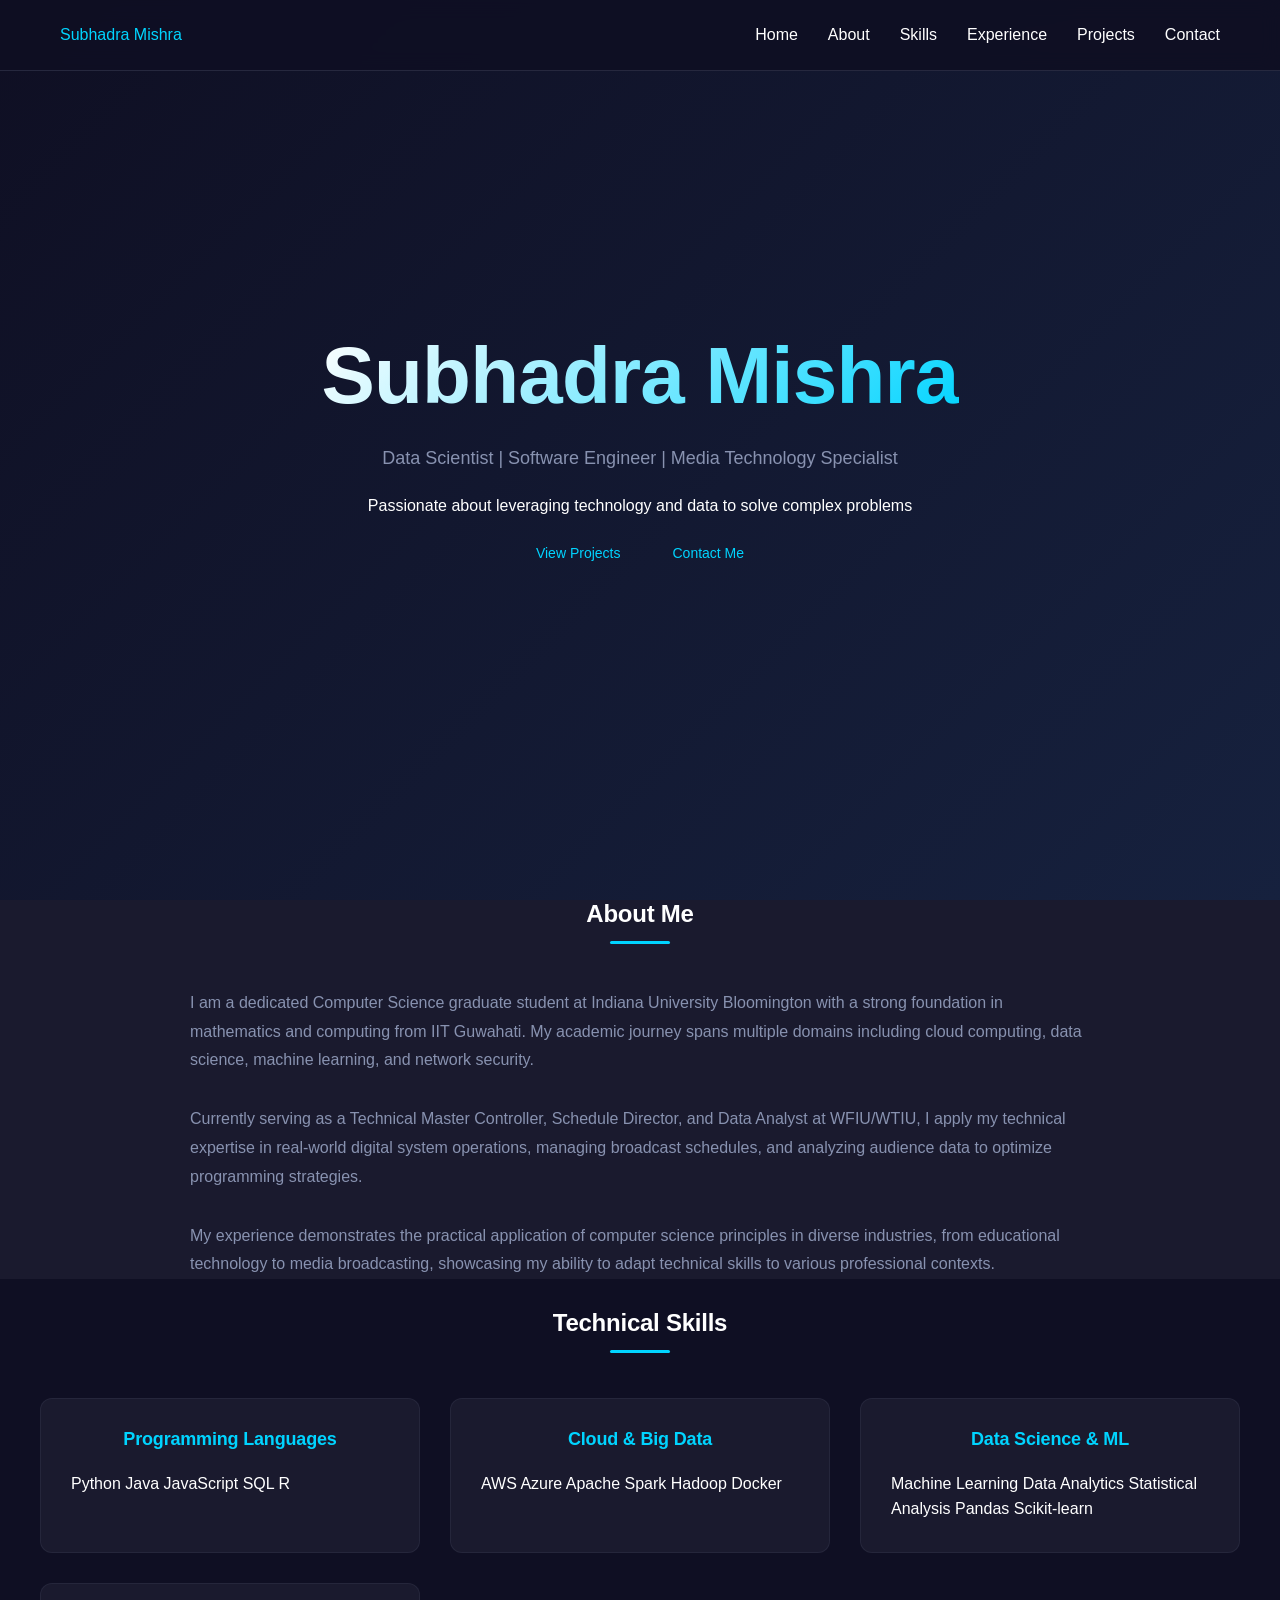
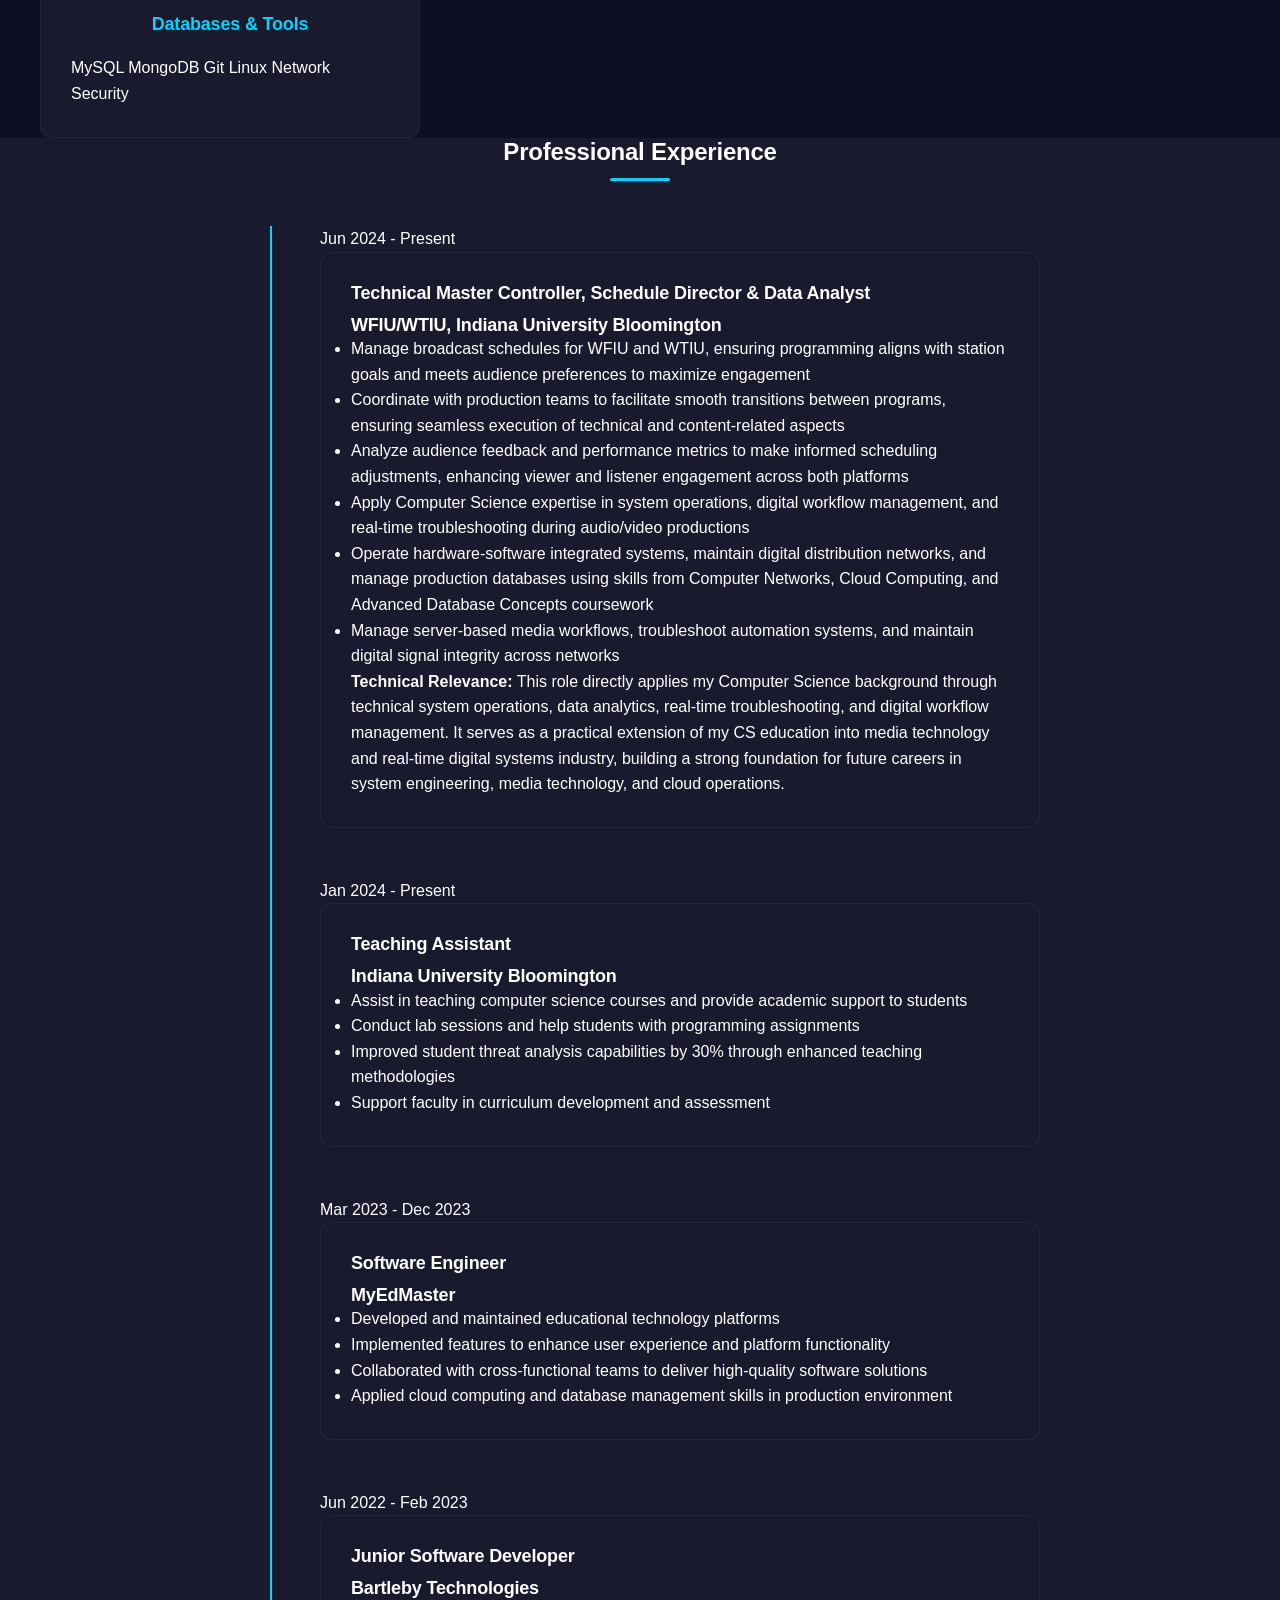
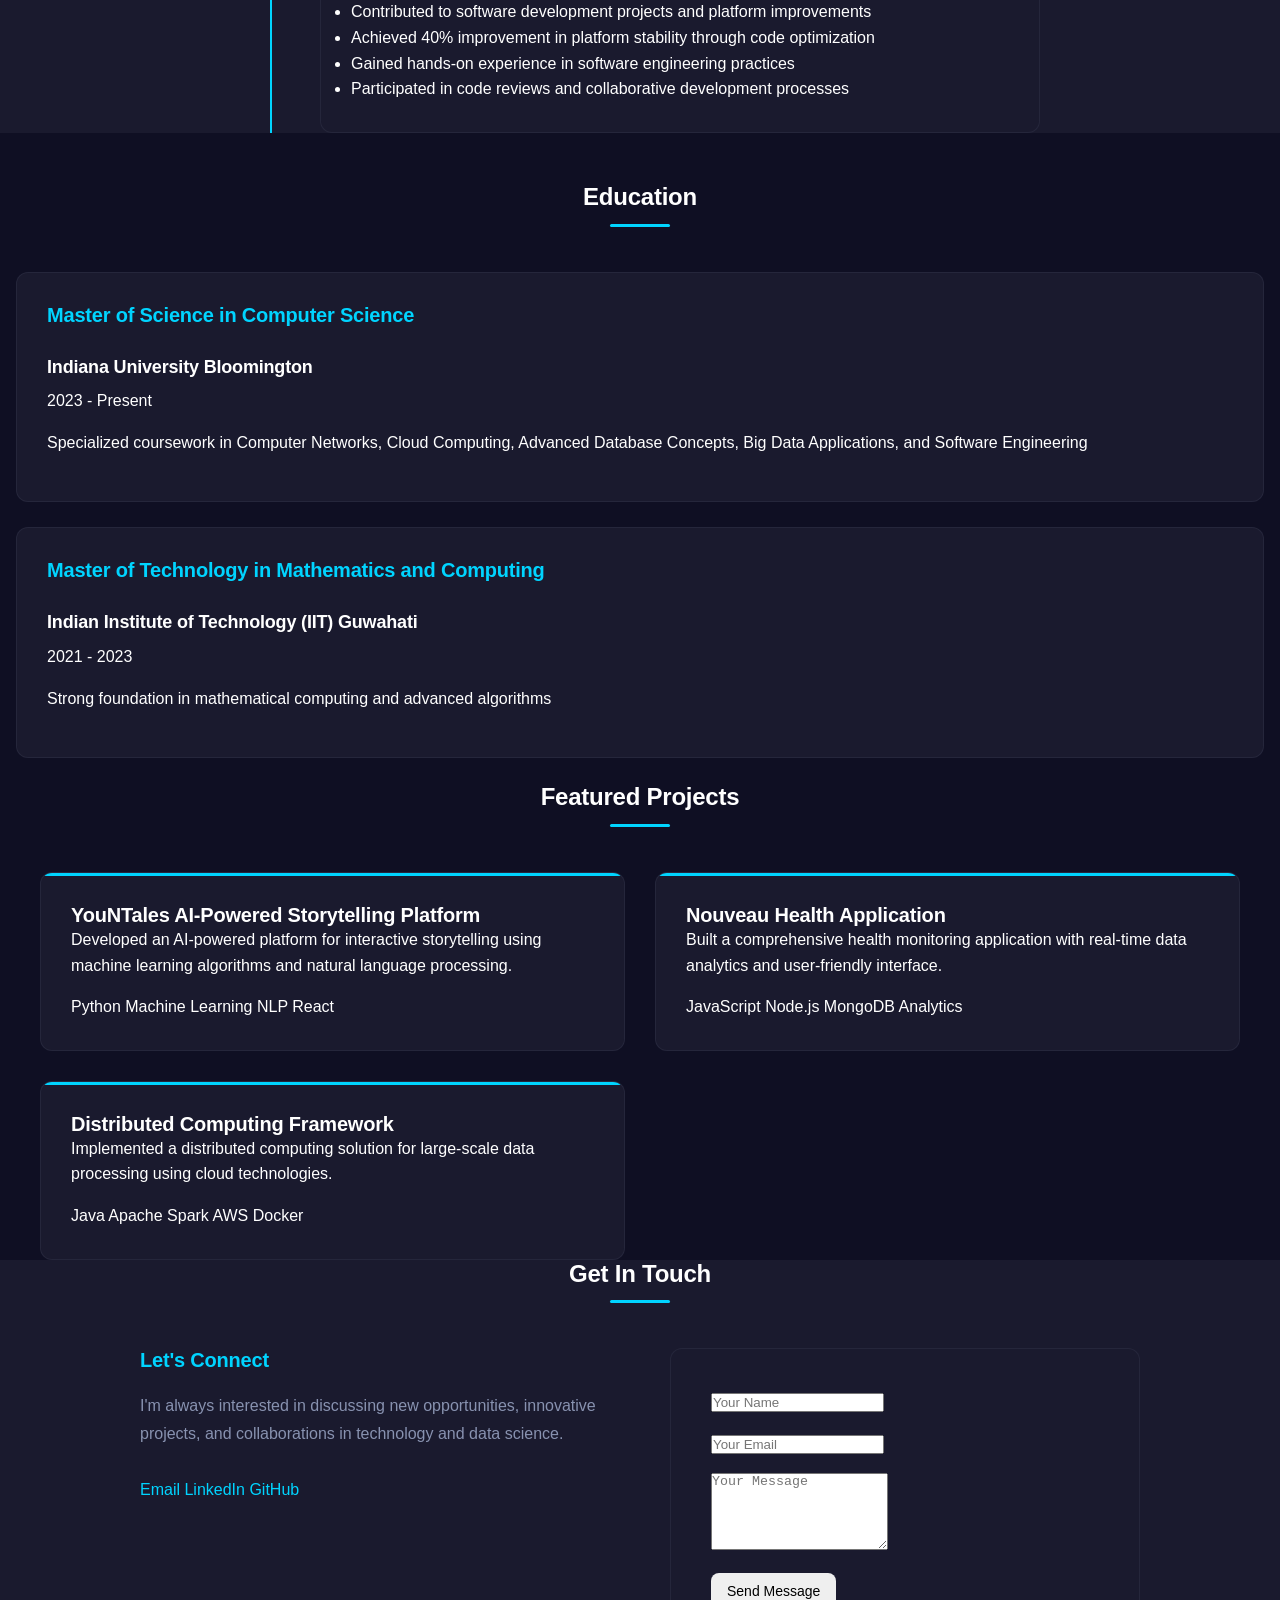
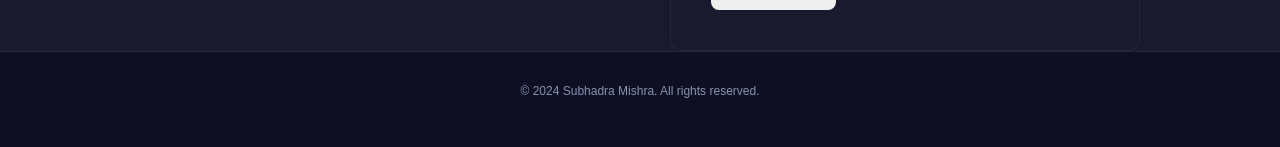
==== commit 4cc943f0: "Updated current job in the file Deleted the old html and renamed the new html file." ====
--- a/index.html
+++ b/index.html
@@ -7,156 +7,97 @@
     <link rel="stylesheet" href="style.css">
 </head>
 <body>
-    <!-- Navigation -->
-    <nav class="navbar" id="navbar">
-        <div class="nav-container">
-            <div class="nav-brand">SM</div>
-            <ul class="nav-menu" id="nav-menu">
-                <li><a href="#home" class="nav-link">Home</a></li>
-                <li><a href="#about" class="nav-link">About</a></li>
-                <li><a href="#skills" class="nav-link">Skills</a></li>
-                <li><a href="#experience" class="nav-link">Experience</a></li>
-                <li><a href="#projects" class="nav-link">Projects</a></li>
-                <li><a href="#contact" class="nav-link">Contact</a></li>
-            </ul>
-            <div class="nav-toggle" id="nav-toggle">
-                <span></span>
-                <span></span>
-                <span></span>
-            </div>
-        </div>
-    </nav>
+    <!-- Header Section -->
+    <header id="header">
+        <nav class="navbar">
+            <div class="nav-container">
+                <div class="nav-logo">
+                    <a href="#home">Subhadra Mishra</a>
+                </div>
+                <div class="nav-menu">
+                    <a href="#home" class="nav-link">Home</a>
+                    <a href="#about" class="nav-link">About</a>
+                    <a href="#skills" class="nav-link">Skills</a>
+                    <a href="#experience" class="nav-link">Experience</a>
+                    <a href="#projects" class="nav-link">Projects</a>
+                    <a href="#contact" class="nav-link">Contact</a>
+                </div>
+            </div>
+        </nav>
+    </header>
 
     <!-- Hero Section -->
     <section id="home" class="hero">
-        <div class="hero-content">
-            <h1 class="hero-title">Subhadra Mishra</h1>
-            <p class="hero-subtitle">Computer Science Graduate Student & Software Developer</p>
-            <p class="hero-tagline">Transforming complex problems into elegant solutions through innovative technology</p>
-            <div class="hero-buttons">
-                <a href="#contact" class="btn btn--primary">Contact Me</a>
-                <a href="#projects" class="btn btn--outline">View Projects</a>
-            </div>
-        </div>
-        <div class="hero-bg-animation">
-            <div class="bg-element bg-element-1"></div>
-            <div class="bg-element bg-element-2"></div>
-            <div class="bg-element bg-element-3"></div>
+        <div class="hero-container">
+            <div class="hero-content">
+                <h1 class="hero-title">Subhadra Mishra</h1>
+                <p class="hero-subtitle">Data Scientist | Software Engineer | Media Technology Specialist</p>
+                <p class="hero-description">Passionate about leveraging technology and data to solve complex problems</p>
+                <div class="hero-buttons">
+                    <a href="#projects" class="btn btn-primary">View Projects</a>
+                    <a href="#contact" class="btn btn-secondary">Contact Me</a>
+                </div>
+            </div>
         </div>
     </section>
 
     <!-- About Section -->
-    <section id="about" class="about section">
+    <section id="about" class="about">
         <div class="container">
             <h2 class="section-title">About Me</h2>
             <div class="about-content">
                 <div class="about-text">
-                    <p>I'm a passionate Computer Science graduate student at Indiana University Bloomington with a strong foundation in software development, data science, and cloud computing. With a Masters in Mathematics and Computing from IIT Guwahati, I bring a unique analytical perspective to problem-solving.</p>
-                    <p>My experience spans full-stack development, AI-powered applications, distributed computing, and network security. I'm particularly interested in leveraging emerging technologies to create innovative solutions that make a meaningful impact.</p>
-                    
-                    <div class="education">
-                        <h3>Education</h3>
-                        <div class="education-item">
-                            <h4>Masters in Computer Science</h4>
-                            <p class="institution">Indiana University Bloomington</p>
-                            <p class="location">Bloomington, IN • GPA: 3.6/4.0</p>
-                            <div class="courses">
-                                <span class="course">Software Engineering</span>
-                                <span class="course">Applied Algorithms</span>
-                                <span class="course">Big Data Applications</span>
-                                <span class="course">Advanced Database Concepts</span>
-                                <span class="course">Engineering Cloud Computing</span>
-                                <span class="course">Computer Networks</span>
-                            </div>
-                        </div>
-                        <div class="education-item">
-                            <h4>Masters in Mathematics and Computing</h4>
-                            <p class="institution">IIT Guwahati</p>
-                            <p class="location">Guwahati, India • GPA: 7.25/10</p>
-                            <div class="courses">
-                                <span class="course">Computer Programming</span>
-                                <span class="course">Data Structures and Algorithms</span>
-                                <span class="course">Probability and Statistics</span>
-                                <span class="course">Numerical Linear Algebra</span>
-                            </div>
-                        </div>
-                    </div>
+                    <p>I am a dedicated Computer Science graduate student at Indiana University Bloomington with a strong foundation in mathematics and computing from IIT Guwahati. My academic journey spans multiple domains including cloud computing, data science, machine learning, and network security.</p>
+                    <p>Currently serving as a Technical Master Controller, Schedule Director, and Data Analyst at WFIU/WTIU, I apply my technical expertise in real-world digital system operations, managing broadcast schedules, and analyzing audience data to optimize programming strategies.</p>
+                    <p>My experience demonstrates the practical application of computer science principles in diverse industries, from educational technology to media broadcasting, showcasing my ability to adapt technical skills to various professional contexts.</p>
                 </div>
             </div>
         </div>
     </section>
 
     <!-- Skills Section -->
-    <section id="skills" class="skills section">
+    <section id="skills" class="skills">
         <div class="container">
             <h2 class="section-title">Technical Skills</h2>
             <div class="skills-grid">
                 <div class="skill-category">
                     <h3>Programming Languages</h3>
-                    <div class="skill-tags">
-                        <span class="skill-tag">Python</span>
-                        <span class="skill-tag">Java</span>
-                        <span class="skill-tag">JavaScript</span>
-                        <span class="skill-tag">TypeScript</span>
-                        <span class="skill-tag">C/C++</span>
-                        <span class="skill-tag">R</span>
-                        <span class="skill-tag">HTML</span>
-                        <span class="skill-tag">CSS</span>
-                    </div>
-                </div>
-                <div class="skill-category">
-                    <h3>Frameworks</h3>
-                    <div class="skill-tags">
-                        <span class="skill-tag">React.js</span>
-                        <span class="skill-tag">Node.js</span>
-                        <span class="skill-tag">Express.js</span>
-                        <span class="skill-tag">Django</span>
-                        <span class="skill-tag">Flask</span>
-                    </div>
-                </div>
-                <div class="skill-category">
-                    <h3>Databases</h3>
-                    <div class="skill-tags">
-                        <span class="skill-tag">MySQL</span>
-                        <span class="skill-tag">MS-SQL</span>
-                        <span class="skill-tag">MongoDB</span>
-                    </div>
-                </div>
-                <div class="skill-category">
-                    <h3>Cloud & DevOps</h3>
-                    <div class="skill-tags">
-                        <span class="skill-tag">AWS</span>
-                        <span class="skill-tag">Docker</span>
-                        <span class="skill-tag">Kubernetes</span>
-                        <span class="skill-tag">Ansible</span>
-                        <span class="skill-tag">Jenkins</span>
-                        <span class="skill-tag">Terraform</span>
+                    <div class="skill-items">
+                        <span class="skill-item">Python</span>
+                        <span class="skill-item">Java</span>
+                        <span class="skill-item">JavaScript</span>
+                        <span class="skill-item">SQL</span>
+                        <span class="skill-item">R</span>
+                    </div>
+                </div>
+                <div class="skill-category">
+                    <h3>Cloud & Big Data</h3>
+                    <div class="skill-items">
+                        <span class="skill-item">AWS</span>
+                        <span class="skill-item">Azure</span>
+                        <span class="skill-item">Apache Spark</span>
+                        <span class="skill-item">Hadoop</span>
+                        <span class="skill-item">Docker</span>
                     </div>
                 </div>
                 <div class="skill-category">
                     <h3>Data Science & ML</h3>
-                    <div class="skill-tags">
-                        <span class="skill-tag">Pandas</span>
-                        <span class="skill-tag">Dask</span>
-                        <span class="skill-tag">JupyterHub</span>
-                        <span class="skill-tag">SVM</span>
-                        <span class="skill-tag">XGBoost</span>
-                        <span class="skill-tag">SageMaker</span>
-                        <span class="skill-tag">QuickSight</span>
-                        <span class="skill-tag">Plotly</span>
-                    </div>
-                </div>
-                <div class="skill-category">
-                    <h3>Networks</h3>
-                    <div class="skill-tags">
-                        <span class="skill-tag">TCP/IP</span>
-                        <span class="skill-tag">OSI Model</span>
-                        <span class="skill-tag">Routing</span>
-                        <span class="skill-tag">DNS</span>
-                        <span class="skill-tag">DHCP</span>
-                        <span class="skill-tag">HTTP</span>
-                        <span class="skill-tag">BGP</span>
-                        <span class="skill-tag">Wireshark</span>
+                    <div class="skill-items">
+                        <span class="skill-item">Machine Learning</span>
+                        <span class="skill-item">Data Analytics</span>
+                        <span class="skill-item">Statistical Analysis</span>
+                        <span class="skill-item">Pandas</span>
+                        <span class="skill-item">Scikit-learn</span>
+                    </div>
+                </div>
+                <div class="skill-category">
+                    <h3>Databases & Tools</h3>
+                    <div class="skill-items">
+                        <span class="skill-item">MySQL</span>
+                        <span class="skill-item">MongoDB</span>
+                        <span class="skill-item">Git</span>
+                        <span class="skill-item">Linux</span>
+                        <span class="skill-item">Network Security</span>
                     </div>
                 </div>
             </div>
@@ -164,150 +105,133 @@
     </section>
 
     <!-- Experience Section -->
-    <section id="experience" class="experience section">
+    <section id="experience" class="experience">
         <div class="container">
             <h2 class="section-title">Professional Experience</h2>
             <div class="timeline">
-                <div class="timeline-item">
-                    <div class="timeline-icon">🎓</div>
-                    <div class="timeline-content">
-                        <h3>Graduate TA for Security For Networked Systems</h3>
-                        <p class="company">IU Bloomington</p>
-                        <p class="duration">Aug 2024 - Dec 2024</p>
-                        <p class="description">Facilitating network security coursework for 100 students, covering cryptography, firewall configuration, and IDS, while assessing practical assignments and vulnerability reports.</p>
-                        <ul class="achievements">
-                            <li>Led lab sessions on packet analysis and penetration testing for all 100 students, resulting in a 30% improvement in their ability to analyze threats and configure secure network protocols</li>
-                        </ul>
-                    </div>
-                </div>
-                <div class="timeline-item">
-                    <div class="timeline-icon">💻</div>
-                    <div class="timeline-content">
-                        <h3>Software Developer</h3>
-                        <p class="company">MyEdMaster, LLC - Herndon, VA</p>
-                        <p class="duration">Jun 2024 - Aug 2024</p>
-                        <p class="description">Engineered React components for topic-based browsing, integrated RESTful APIs, and optimized SQLite queries for efficient thread and topic data retrieval.</p>
-                        <ul class="achievements">
-                            <li>Reduced data retrieval time by 20%</li>
-                            <li>Improved team productivity by 25% with CI/CD implementation</li>
-                        </ul>
-                    </div>
-                </div>
-                <div class="timeline-item">
-                    <div class="timeline-icon">🔧</div>
-                    <div class="timeline-content">
-                        <h3>Senior Technical Subject Matter Expert</h3>
-                        <p class="company">Bartleby Technologies Pvt Ltd - Bangalore, India</p>
-                        <p class="duration">July 2019 - May 2023</p>
-                        <p class="description">Developed and executed Python-based automated test scripts using Pytest, improving platform stability by 40% and reducing crashes.</p>
-                        <ul class="achievements">
-                            <li>Resolved 100+ critical bugs</li>
-                            <li>Increased system reliability by 30%</li>
-                            <li>Built Node.js automation tool for 300+ users</li>
-                            <li>Boosted user satisfaction by 30% and cut revision cycles by 25%</li>
-                        </ul>
-                    </div>
+                
+                <!-- Current Role - WFIU/WTIU -->
+                <div class="timeline-item">
+                    <div class="timeline-date">Jun 2024 - Present</div>
+                    <div class="timeline-content">
+                        <h3>Technical Master Controller, Schedule Director & Data Analyst</h3>
+                        <h4>WFIU/WTIU, Indiana University Bloomington</h4>
+                        <ul>
+                            <li>Manage broadcast schedules for WFIU and WTIU, ensuring programming aligns with station goals and meets audience preferences to maximize engagement</li>
+                            <li>Coordinate with production teams to facilitate smooth transitions between programs, ensuring seamless execution of technical and content-related aspects</li>
+                            <li>Analyze audience feedback and performance metrics to make informed scheduling adjustments, enhancing viewer and listener engagement across both platforms</li>
+                            <li>Apply Computer Science expertise in system operations, digital workflow management, and real-time troubleshooting during audio/video productions</li>
+                            <li>Operate hardware-software integrated systems, maintain digital distribution networks, and manage production databases using skills from Computer Networks, Cloud Computing, and Advanced Database Concepts coursework</li>
+                            <li>Manage server-based media workflows, troubleshoot automation systems, and maintain digital signal integrity across networks</li>
+                        </ul>
+                        <div class="role-impact">
+                            <strong>Technical Relevance:</strong> This role directly applies my Computer Science background through technical system operations, data analytics, real-time troubleshooting, and digital workflow management. It serves as a practical extension of my CS education into media technology and real-time digital systems industry, building a strong foundation for future careers in system engineering, media technology, and cloud operations.
+                        </div>
+                    </div>
+                </div>
+
+                <!-- Teaching Assistant Role -->
+                <div class="timeline-item">
+                    <div class="timeline-date">Jan 2024 - Present</div>
+                    <div class="timeline-content">
+                        <h3>Teaching Assistant</h3>
+                        <h4>Indiana University Bloomington</h4>
+                        <ul>
+                            <li>Assist in teaching computer science courses and provide academic support to students</li>
+                            <li>Conduct lab sessions and help students with programming assignments</li>
+                            <li>Improved student threat analysis capabilities by 30% through enhanced teaching methodologies</li>
+                            <li>Support faculty in curriculum development and assessment</li>
+                        </ul>
+                    </div>
+                </div>
+
+                <!-- MyEdMaster -->
+                <div class="timeline-item">
+                    <div class="timeline-date">Mar 2023 - Dec 2023</div>
+                    <div class="timeline-content">
+                        <h3>Software Engineer</h3>
+                        <h4>MyEdMaster</h4>
+                        <ul>
+                            <li>Developed and maintained educational technology platforms</li>
+                            <li>Implemented features to enhance user experience and platform functionality</li>
+                            <li>Collaborated with cross-functional teams to deliver high-quality software solutions</li>
+                            <li>Applied cloud computing and database management skills in production environment</li>
+                        </ul>
+                    </div>
+                </div>
+
+                <!-- Bartleby Technologies -->
+                <div class="timeline-item">
+                    <div class="timeline-date">Jun 2022 - Feb 2023</div>
+                    <div class="timeline-content">
+                        <h3>Junior Software Developer</h3>
+                        <h4>Bartleby Technologies</h4>
+                        <ul>
+                            <li>Contributed to software development projects and platform improvements</li>
+                            <li>Achieved 40% improvement in platform stability through code optimization</li>
+                            <li>Gained hands-on experience in software engineering practices</li>
+                            <li>Participated in code reviews and collaborative development processes</li>
+                        </ul>
+                    </div>
+                </div>
+            </div>
+        </div>
+    </section>
+
+    <!-- Education Section -->
+    <section id="education" class="education">
+        <div class="container">
+            <h2 class="section-title">Education</h2>
+            <div class="education-grid">
+                <div class="education-item">
+                    <h3>Master of Science in Computer Science</h3>
+                    <h4>Indiana University Bloomington</h4>
+                    <p class="education-date">2023 - Present</p>
+                    <p>Specialized coursework in Computer Networks, Cloud Computing, Advanced Database Concepts, Big Data Applications, and Software Engineering</p>
+                </div>
+                <div class="education-item">
+                    <h3>Master of Technology in Mathematics and Computing</h3>
+                    <h4>Indian Institute of Technology (IIT) Guwahati</h4>
+                    <p class="education-date">2021 - 2023</p>
+                    <p>Strong foundation in mathematical computing and advanced algorithms</p>
                 </div>
             </div>
         </div>
     </section>
 
     <!-- Projects Section -->
-    <section id="projects" class="projects section">
+    <section id="projects" class="projects">
         <div class="container">
             <h2 class="section-title">Featured Projects</h2>
             <div class="projects-grid">
                 <div class="project-card">
-                    <div class="project-header">
-                        <h3>YouNTales: AI-Powered Storytelling Platform</h3>
-                        <span class="project-duration">Dec 2024 - Present</span>
-                    </div>
-                    <p class="project-description">Constructed a web application enabling users to create profiles, generate AI-driven stories with GPT-4, and manage privacy settings with voice integration and real-time notifications.</p>
-                    <div class="tech-stack">
-                        <span class="tech">React.js</span>
-                        <span class="tech">Node.js</span>
-                        <span class="tech">MongoDB</span>
-                        <span class="tech">OpenAI API</span>
-                        <span class="tech">AWS</span>
-                    </div>
-                    <ul class="project-features">
-                        <li>AI story generation with GPT-4</li>
-                        <li>User profile management</li>
-                        <li>Privacy controls (public, private, friends-only)</li>
-                        <li>Voice integration and real-time notifications</li>
-                    </ul>
-                    <div class="project-links">
-                        <a href="https://github.com/Subhadra-Mishra-iub" target="_blank" class="btn btn--sm btn--outline">GitHub</a>
-                    </div>
-                </div>
-
+                    <h3>YouNTales AI-Powered Storytelling Platform</h3>
+                    <p>Developed an AI-powered platform for interactive storytelling using machine learning algorithms and natural language processing.</p>
+                    <div class="project-tech">
+                        <span class="tech-tag">Python</span>
+                        <span class="tech-tag">Machine Learning</span>
+                        <span class="tech-tag">NLP</span>
+                        <span class="tech-tag">React</span>
+                    </div>
+                </div>
                 <div class="project-card">
-                    <div class="project-header">
-                        <h3>Nouveau Health Website Development</h3>
-                        <span class="project-duration">Nov 2023</span>
-                    </div>
-                    <p class="project-description">Programmed a full-stack healthcare application to streamline interactions between patients, doctors, and insurance providers, enhancing communication and data security.</p>
-                    <div class="tech-stack">
-                        <span class="tech">React</span>
-                        <span class="tech">Node.js</span>
-                        <span class="tech">MySQL</span>
-                        <span class="tech">Bootstrap</span>
-                    </div>
-                    <ul class="project-features">
-                        <li>Google authentication and DUO 2FA</li>
-                        <li>Socket.io for real-time chats</li>
-                        <li>Role-based color dashboards</li>
-                        <li>Enhanced security across various roles</li>
-                    </ul>
-                    <div class="project-links">
-                        <a href="https://github.com/Subhadra-Mishra-iub" target="_blank" class="btn btn--sm btn--outline">GitHub</a>
-                    </div>
-                </div>
-
+                    <h3>Nouveau Health Application</h3>
+                    <p>Built a comprehensive health monitoring application with real-time data analytics and user-friendly interface.</p>
+                    <div class="project-tech">
+                        <span class="tech-tag">JavaScript</span>
+                        <span class="tech-tag">Node.js</span>
+                        <span class="tech-tag">MongoDB</span>
+                        <span class="tech-tag">Analytics</span>
+                    </div>
+                </div>
                 <div class="project-card">
-                    <div class="project-header">
-                        <h3>Cloud-Based Distributed Computing Platform</h3>
-                        <span class="project-duration">May 2024</span>
-                    </div>
-                    <p class="project-description">Formulated a scalable distributed computing platform using Dask and JupyterHub on AWS, enhancing big data analytics capabilities with efficient Docker deployment.</p>
-                    <div class="tech-stack">
-                        <span class="tech">Python</span>
-                        <span class="tech">Dask</span>
-                        <span class="tech">JupyterHub</span>
-                        <span class="tech">AWS ECS</span>
-                        <span class="tech">Docker</span>
-                    </div>
-                    <ul class="project-features">
-                        <li>71% reduction in XGBoost hyperparameter tuning time</li>
-                        <li>Scalable distributed computing architecture</li>
-                        <li>Efficient Docker deployment pipeline</li>
-                        <li>Enhanced big data analytics capabilities</li>
-                    </ul>
-                    <div class="project-links">
-                        <a href="https://github.com/Subhadra-Mishra-iub" target="_blank" class="btn btn--sm btn--outline">GitHub</a>
-                    </div>
-                </div>
-
-                <div class="project-card">
-                    <div class="project-header">
-                        <h3>Airline Performance Data Analysis</h3>
-                        <span class="project-duration">Nov 2023</span>
-                    </div>
-                    <p class="project-description">Compiled and processed 9+ years of airline data, implementing ML models to achieve 93% prediction accuracy in forecasting delays and cancellations.</p>
-                    <div class="tech-stack">
-                        <span class="tech">Python</span>
-                        <span class="tech">Pandas</span>
-                        <span class="tech">SVM</span>
-                        <span class="tech">Naive Bayes</span>
-                    </div>
-                    <ul class="project-features">
-                        <li>93% prediction accuracy for delays/cancellations</li>
-                        <li>Enhanced customer satisfaction by 25%</li>
-                        <li>Proactive notifications for 80-90% of delays</li>
-                        <li>Potential 10% reduction in operational costs</li>
-                    </ul>
-                    <div class="project-links">
-                        <a href="https://github.com/Subhadra-Mishra-iub" target="_blank" class="btn btn--sm btn--outline">GitHub</a>
+                    <h3>Distributed Computing Framework</h3>
+                    <p>Implemented a distributed computing solution for large-scale data processing using cloud technologies.</p>
+                    <div class="project-tech">
+                        <span class="tech-tag">Java</span>
+                        <span class="tech-tag">Apache Spark</span>
+                        <span class="tech-tag">AWS</span>
+                        <span class="tech-tag">Docker</span>
                     </div>
                 </div>
             </div>
@@ -315,55 +239,39 @@
     </section>
 
     <!-- Contact Section -->
-    <section id="contact" class="contact section">
+    <section id="contact" class="contact">
         <div class="container">
             <h2 class="section-title">Get In Touch</h2>
             <div class="contact-content">
                 <div class="contact-info">
                     <h3>Let's Connect</h3>
-                    <p>I'm always open to discussing new opportunities, interesting projects, or just having a chat about technology and innovation.</p>
-                    <div class="contact-details">
-                        <div class="contact-item">
-                            <span class="contact-icon">📧</span>
-                            <a href="mailto:subhadramishrag@gmail.com">subhadramishrag@gmail.com</a>
-                        </div>
-                        <div class="contact-item">
-                            <span class="contact-icon">📱</span>
-                            <a href="tel:+18123454904">+1 (812) 345-4904</a>
-                        </div>
-                        <div class="contact-item">
-                            <span class="contact-icon">📍</span>
-                            <span>Bloomington, IN</span>
-                        </div>
-                        <div class="contact-item">
-                            <span class="contact-icon">💼</span>
-                            <a href="https://linkedin.com/in/subhadra-mishra" target="_blank">LinkedIn</a>
-                        </div>
-                        <div class="contact-item">
-                            <span class="contact-icon">🐙</span>
-                            <a href="https://github.com/Subhadra-Mishra-iub" target="_blank">GitHub</a>
-                        </div>
-                    </div>
-                </div>
-                <form class="contact-form" id="contact-form">
-                    <div class="form-group">
-                        <label for="name" class="form-label">Name</label>
-                        <input type="text" id="name" name="name" class="form-control" required>
-                    </div>
-                    <div class="form-group">
-                        <label for="email" class="form-label">Email</label>
-                        <input type="email" id="email" name="email" class="form-control" required>
-                    </div>
-                    <div class="form-group">
-                        <label for="subject" class="form-label">Subject</label>
-                        <input type="text" id="subject" name="subject" class="form-control" required>
-                    </div>
-                    <div class="form-group">
-                        <label for="message" class="form-label">Message</label>
-                        <textarea id="message" name="message" class="form-control" rows="5" required></textarea>
-                    </div>
-                    <button type="submit" class="btn btn--primary btn--full-width">Send Message</button>
-                </form>
+                    <p>I'm always interested in discussing new opportunities, innovative projects, and collaborations in technology and data science.</p>
+                    <div class="contact-links">
+                        <a href="mailto:subhadramishra@example.com" class="contact-link">
+                            <span>Email</span>
+                        </a>
+                        <a href="https://linkedin.com/in/subhadramishra" class="contact-link" target="_blank">
+                            <span>LinkedIn</span>
+                        </a>
+                        <a href="https://github.com/subhadramishra" class="contact-link" target="_blank">
+                            <span>GitHub</span>
+                        </a>
+                    </div>
+                </div>
+                <div class="contact-form">
+                    <form id="contactForm">
+                        <div class="form-group">
+                            <input type="text" id="name" name="name" placeholder="Your Name" required>
+                        </div>
+                        <div class="form-group">
+                            <input type="email" id="email" name="email" placeholder="Your Email" required>
+                        </div>
+                        <div class="form-group">
+                            <textarea id="message" name="message" placeholder="Your Message" rows="5" required></textarea>
+                        </div>
+                        <button type="submit" class="btn btn-primary">Send Message</button>
+                    </form>
+                </div>
             </div>
         </div>
     </section>
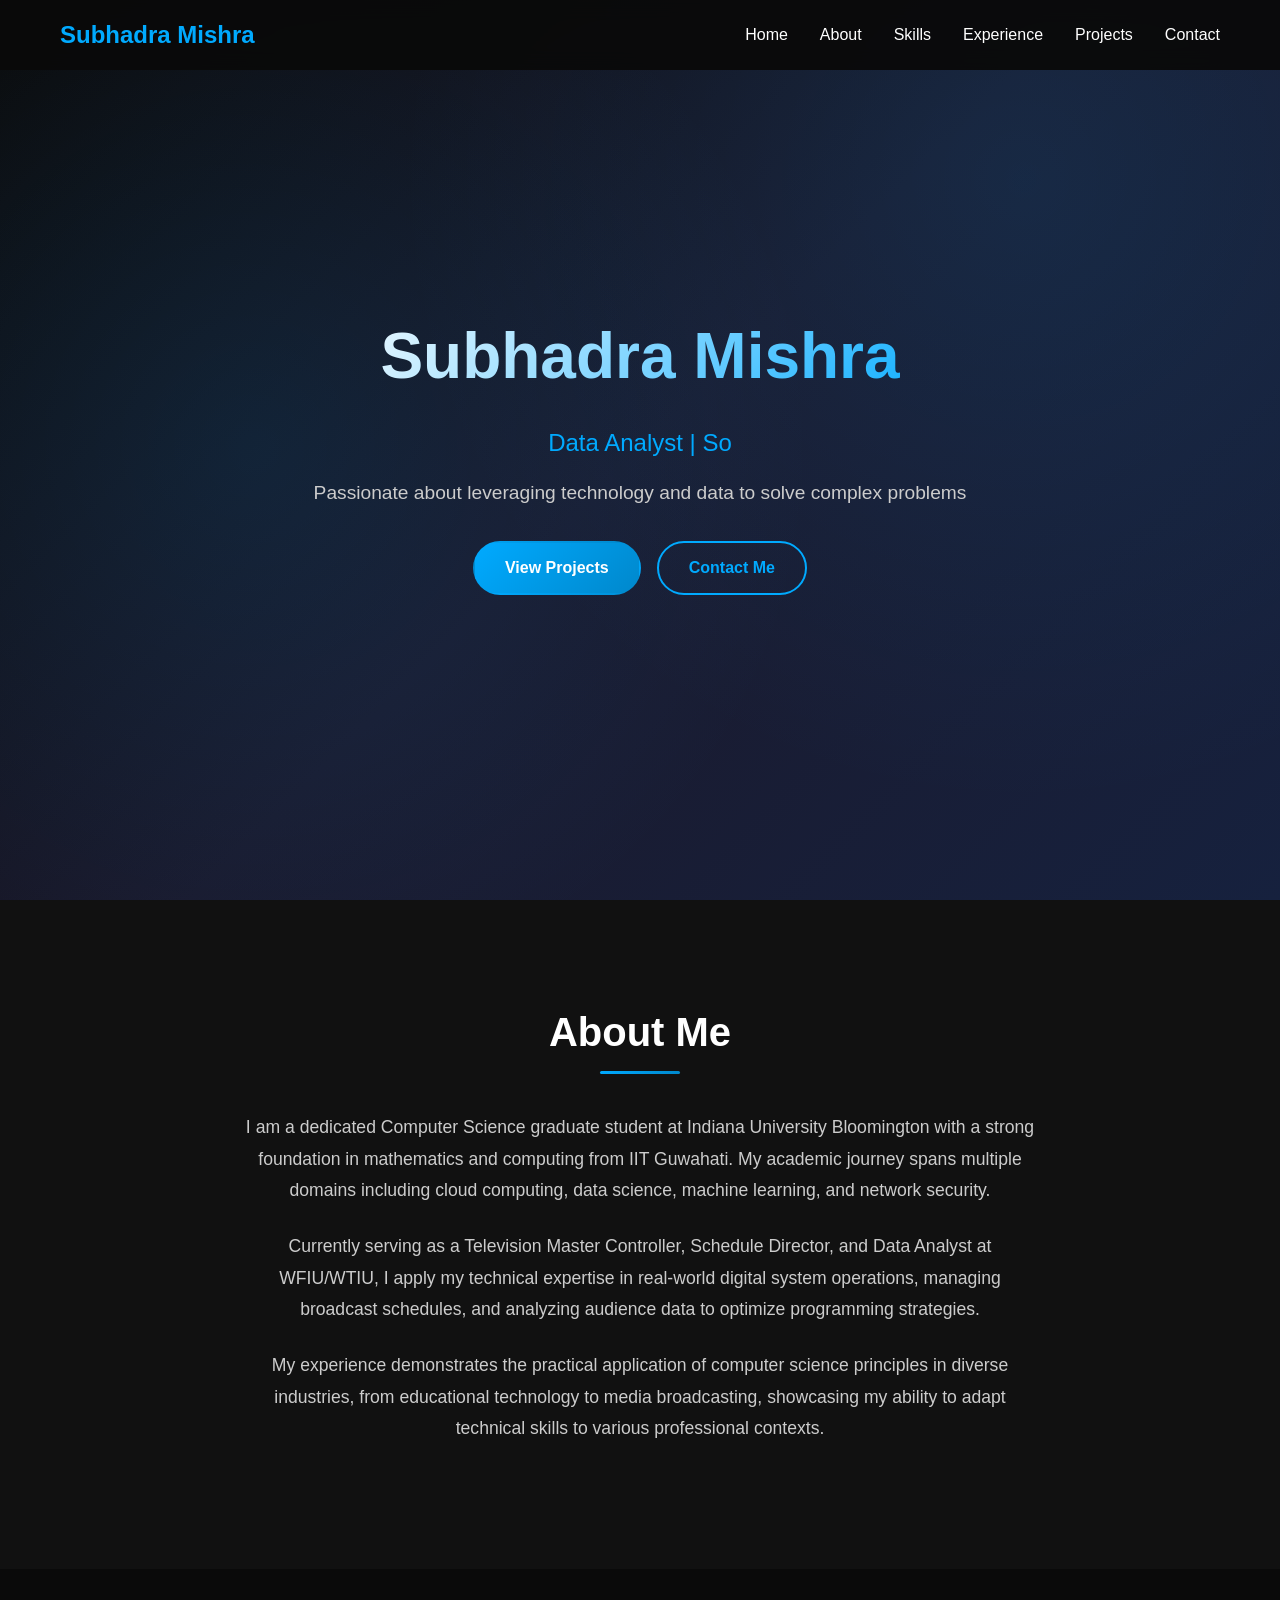
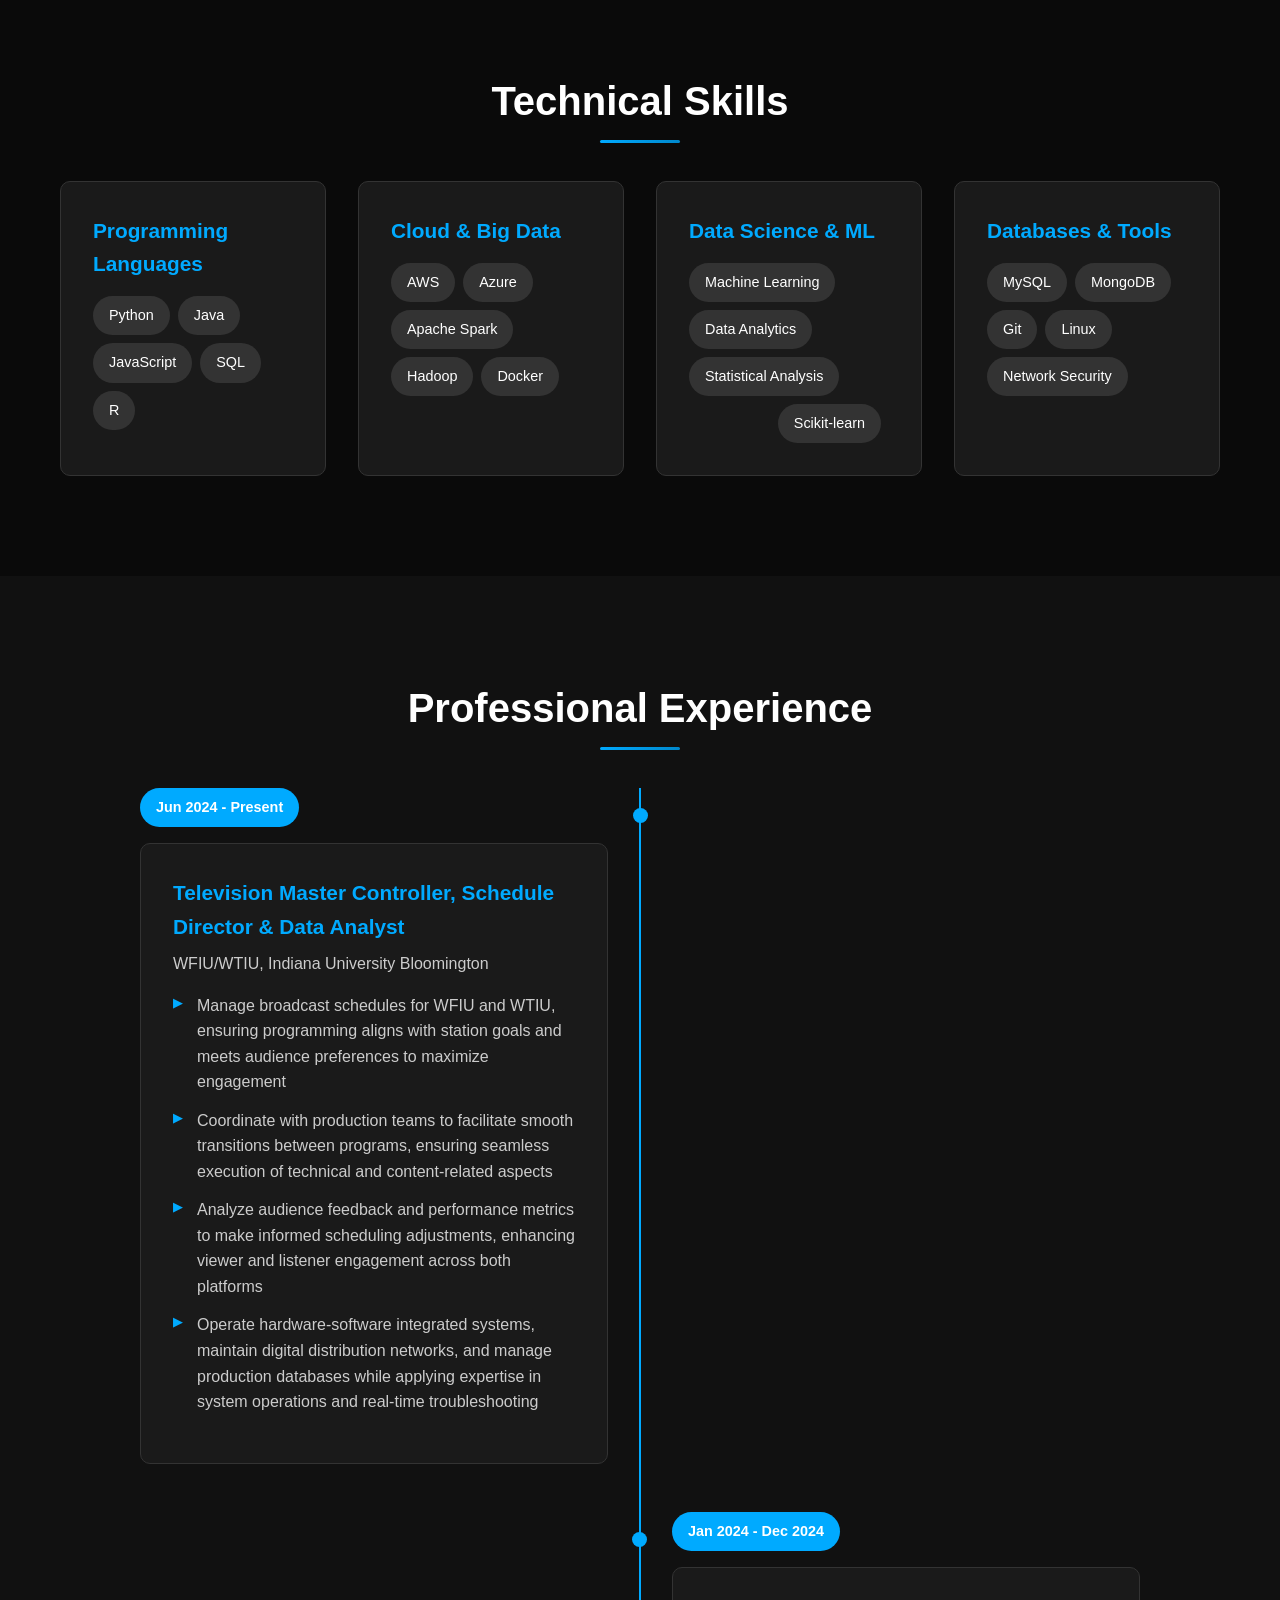
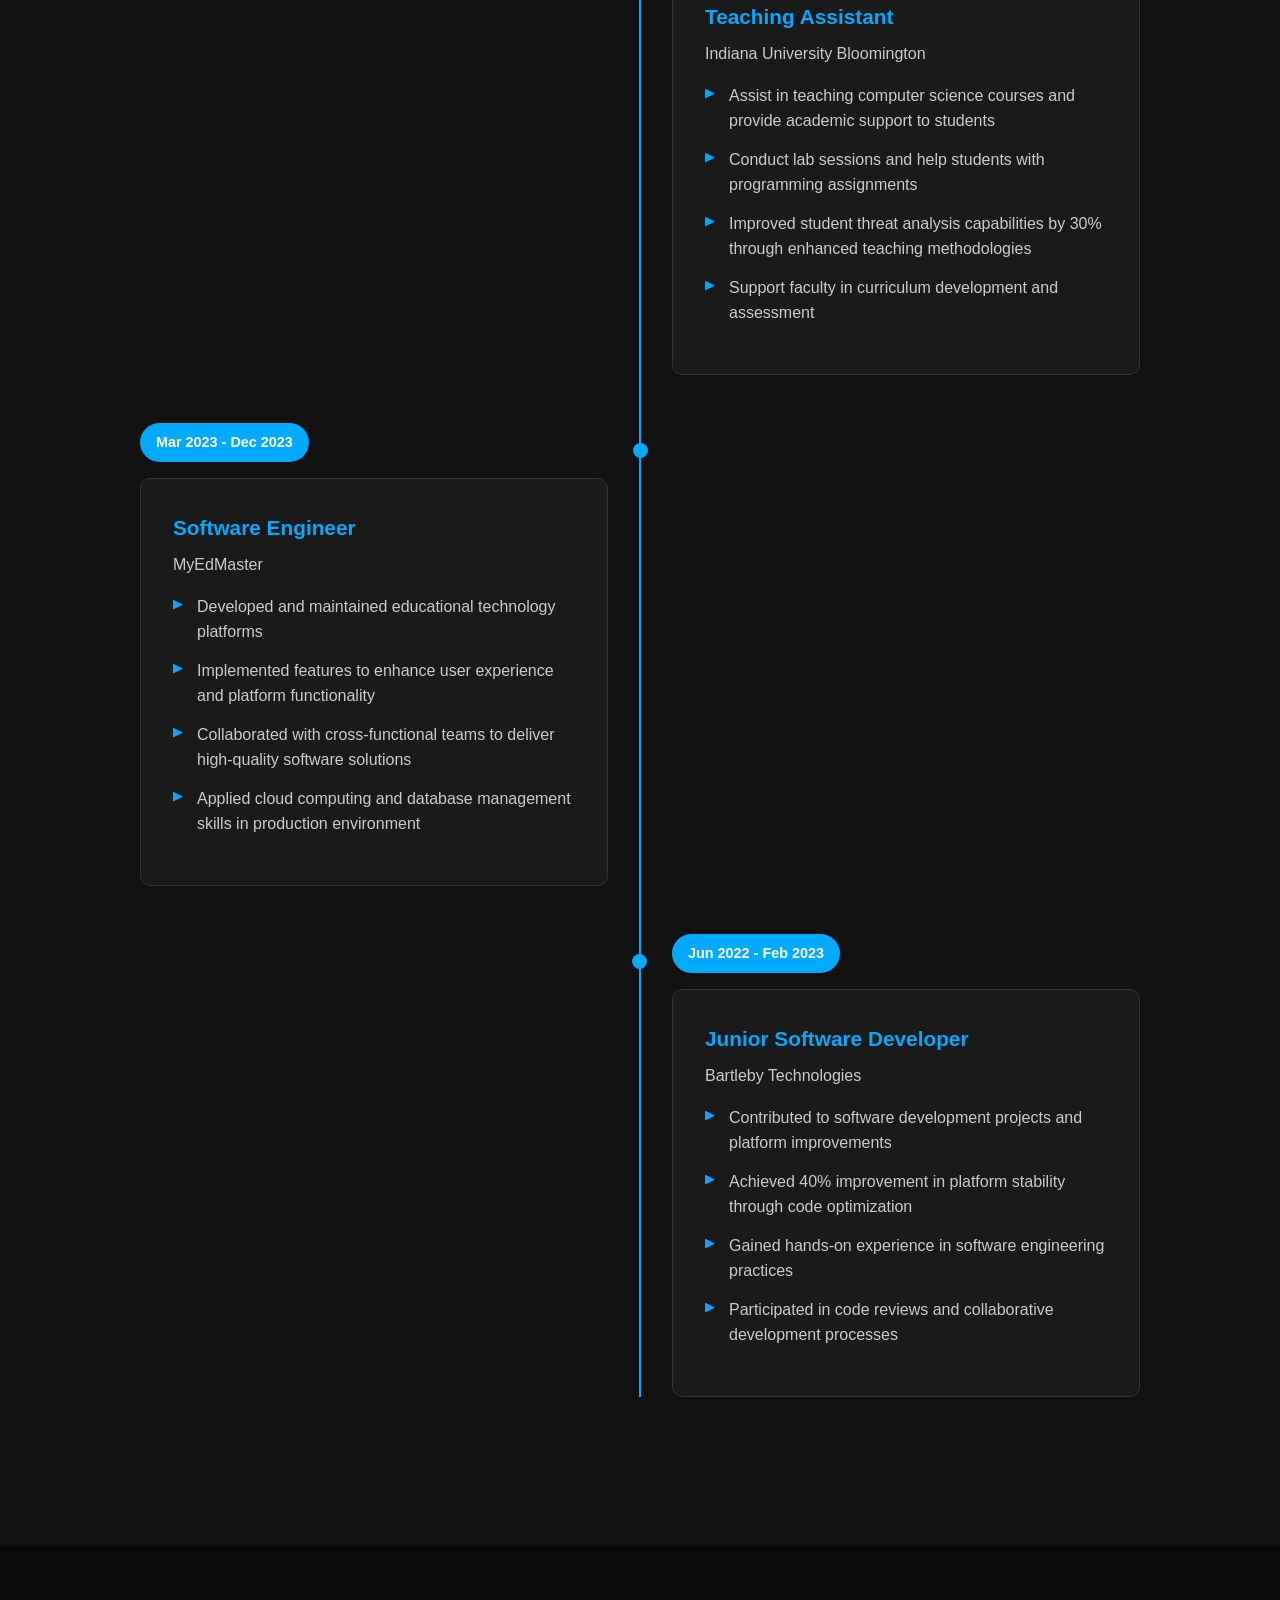
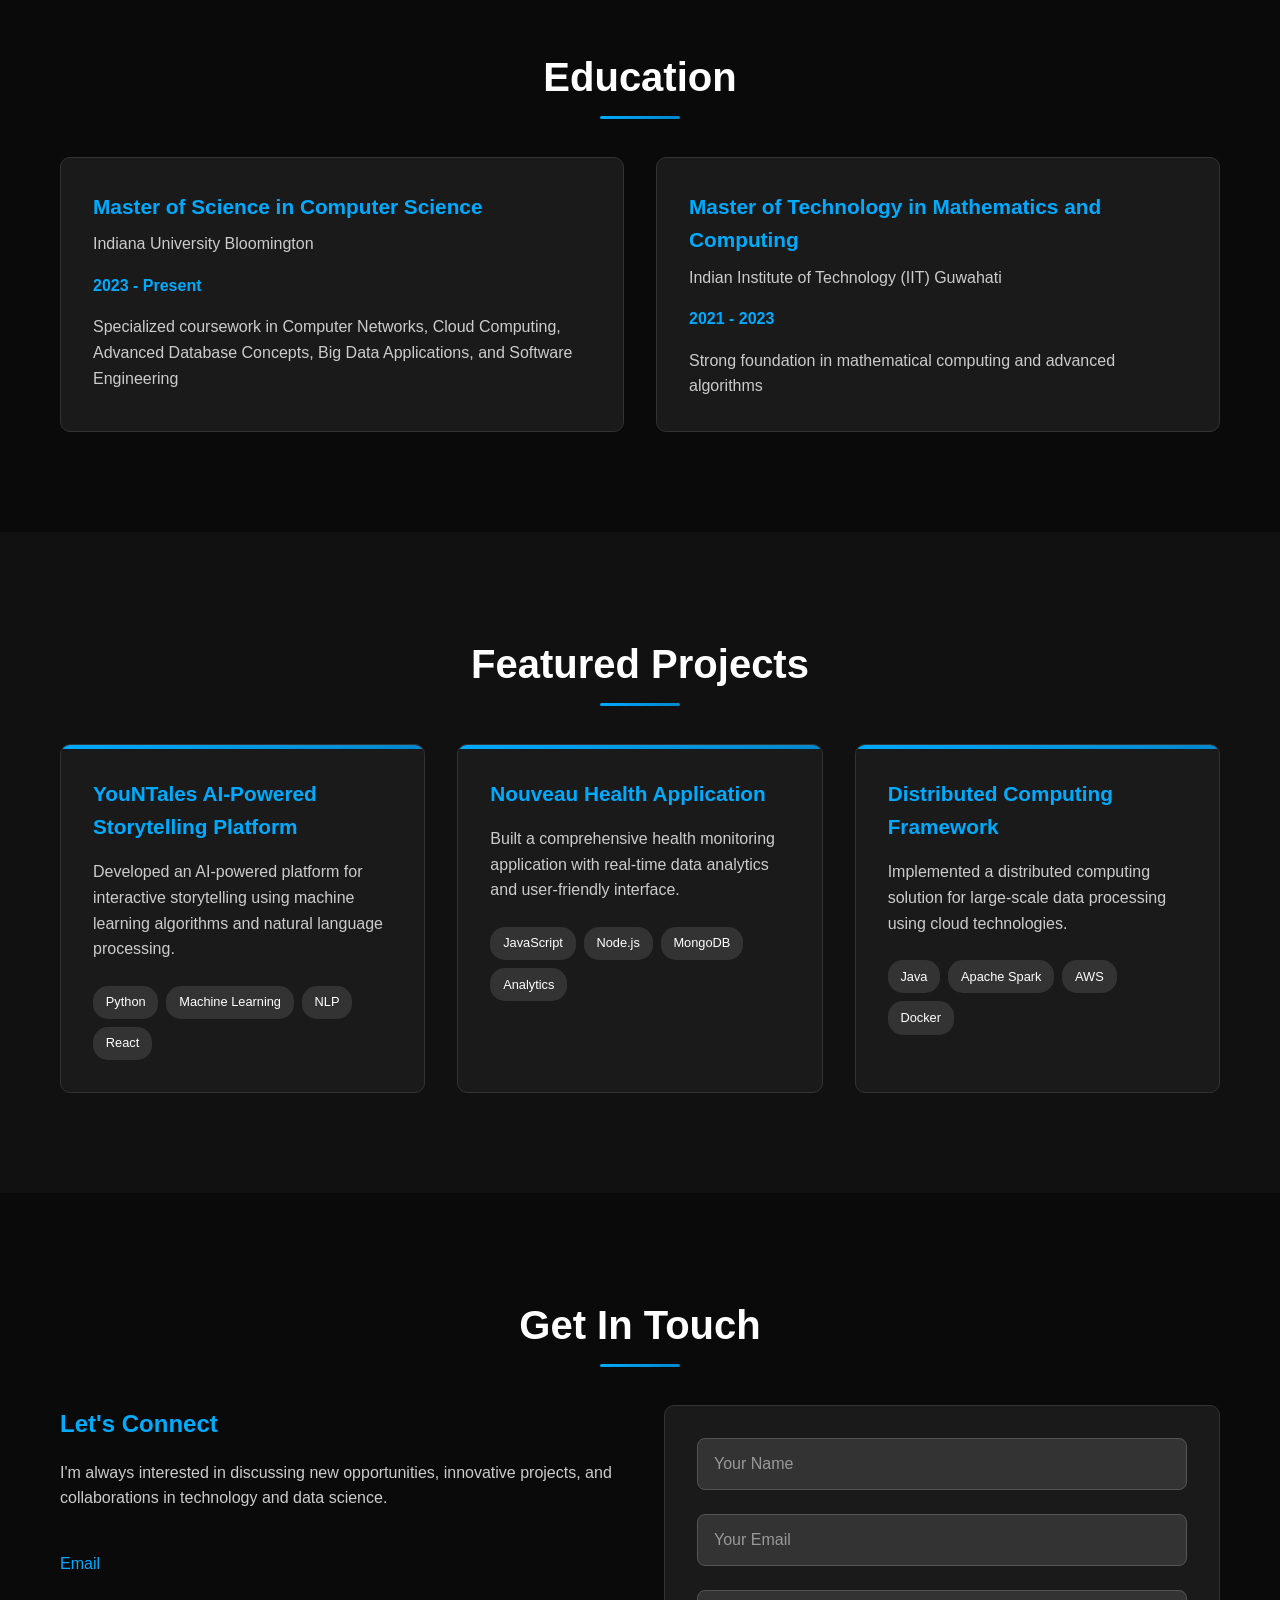
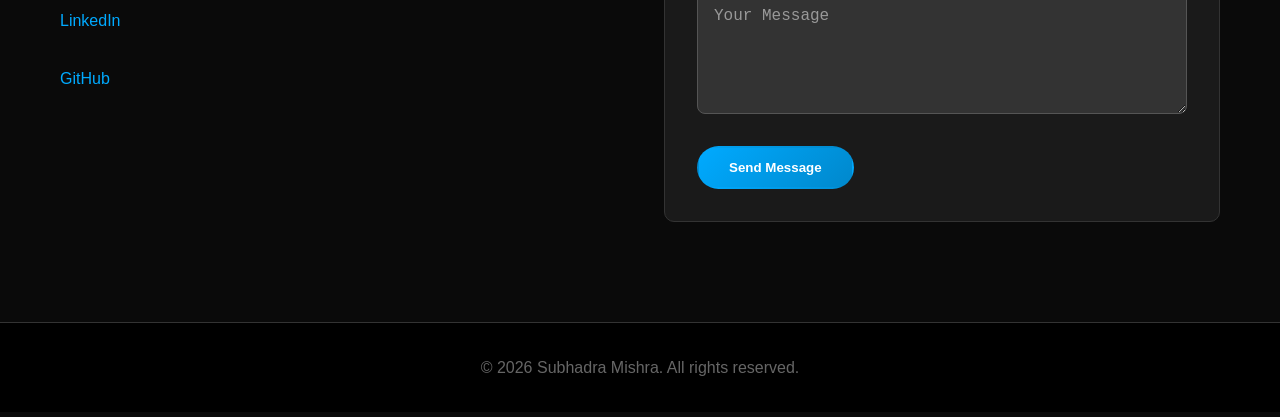
==== commit 8df1e4ec: "Updated all the  files" ====
--- a/index.html
+++ b/index.html
@@ -31,7 +31,7 @@
         <div class="hero-container">
             <div class="hero-content">
                 <h1 class="hero-title">Subhadra Mishra</h1>
-                <p class="hero-subtitle">Data Scientist | Software Engineer | Media Technology Specialist</p>
+                <p class="hero-subtitle">Data Analyst | Software Engineer | Media Technology Specialist</p>
                 <p class="hero-description">Passionate about leveraging technology and data to solve complex problems</p>
                 <div class="hero-buttons">
                     <a href="#projects" class="btn btn-primary">View Projects</a>
@@ -48,7 +48,7 @@
             <div class="about-content">
                 <div class="about-text">
                     <p>I am a dedicated Computer Science graduate student at Indiana University Bloomington with a strong foundation in mathematics and computing from IIT Guwahati. My academic journey spans multiple domains including cloud computing, data science, machine learning, and network security.</p>
-                    <p>Currently serving as a Technical Master Controller, Schedule Director, and Data Analyst at WFIU/WTIU, I apply my technical expertise in real-world digital system operations, managing broadcast schedules, and analyzing audience data to optimize programming strategies.</p>
+                    <p>Currently serving as a Television Master Controller, Schedule Director, and Data Analyst at WFIU/WTIU, I apply my technical expertise in real-world digital system operations, managing broadcast schedules, and analyzing audience data to optimize programming strategies.</p>
                     <p>My experience demonstrates the practical application of computer science principles in diverse industries, from educational technology to media broadcasting, showcasing my ability to adapt technical skills to various professional contexts.</p>
                 </div>
             </div>
@@ -109,30 +109,25 @@
         <div class="container">
             <h2 class="section-title">Professional Experience</h2>
             <div class="timeline">
-                
+
                 <!-- Current Role - WFIU/WTIU -->
                 <div class="timeline-item">
                     <div class="timeline-date">Jun 2024 - Present</div>
                     <div class="timeline-content">
-                        <h3>Technical Master Controller, Schedule Director & Data Analyst</h3>
+                        <h3>Television Master Controller, Schedule Director & Data Analyst</h3>
                         <h4>WFIU/WTIU, Indiana University Bloomington</h4>
                         <ul>
                             <li>Manage broadcast schedules for WFIU and WTIU, ensuring programming aligns with station goals and meets audience preferences to maximize engagement</li>
                             <li>Coordinate with production teams to facilitate smooth transitions between programs, ensuring seamless execution of technical and content-related aspects</li>
                             <li>Analyze audience feedback and performance metrics to make informed scheduling adjustments, enhancing viewer and listener engagement across both platforms</li>
-                            <li>Apply Computer Science expertise in system operations, digital workflow management, and real-time troubleshooting during audio/video productions</li>
-                            <li>Operate hardware-software integrated systems, maintain digital distribution networks, and manage production databases using skills from Computer Networks, Cloud Computing, and Advanced Database Concepts coursework</li>
-                            <li>Manage server-based media workflows, troubleshoot automation systems, and maintain digital signal integrity across networks</li>
-                        </ul>
-                        <div class="role-impact">
-                            <strong>Technical Relevance:</strong> This role directly applies my Computer Science background through technical system operations, data analytics, real-time troubleshooting, and digital workflow management. It serves as a practical extension of my CS education into media technology and real-time digital systems industry, building a strong foundation for future careers in system engineering, media technology, and cloud operations.
-                        </div>
+                            <li>Operate hardware-software integrated systems, maintain digital distribution networks, and manage production databases while applying expertise in system operations and real-time troubleshooting</li>
+                        </ul>
                     </div>
                 </div>
 
                 <!-- Teaching Assistant Role -->
                 <div class="timeline-item">
-                    <div class="timeline-date">Jan 2024 - Present</div>
+                    <div class="timeline-date">Jan 2024 - Dec 2024</div>
                     <div class="timeline-content">
                         <h3>Teaching Assistant</h3>
                         <h4>Indiana University Bloomington</h4>
--- a/style.css
+++ b/style.css
@@ -1,1431 +1,732 @@
-
-:root {
-  /* Colors */
-  --color-background: rgba(252, 252, 249, 1);
-  --color-surface: rgba(255, 255, 253, 1);
-  --color-text: rgba(19, 52, 59, 1);
-  --color-text-secondary: rgba(98, 108, 113, 1);
-  --color-primary: rgba(33, 128, 141, 1);
-  --color-primary-hover: rgba(29, 116, 128, 1);
-  --color-primary-active: rgba(26, 104, 115, 1);
-  --color-secondary: rgba(94, 82, 64, 0.12);
-  --color-secondary-hover: rgba(94, 82, 64, 0.2);
-  --color-secondary-active: rgba(94, 82, 64, 0.25);
-  --color-border: rgba(94, 82, 64, 0.2);
-  --color-btn-primary-text: rgba(252, 252, 249, 1);
-  --color-card-border: rgba(94, 82, 64, 0.12);
-  --color-card-border-inner: rgba(94, 82, 64, 0.12);
-  --color-error: rgba(192, 21, 47, 1);
-  --color-success: rgba(33, 128, 141, 1);
-  --color-warning: rgba(168, 75, 47, 1);
-  --color-info: rgba(98, 108, 113, 1);
-  --color-focus-ring: rgba(33, 128, 141, 0.4);
-  --color-select-caret: rgba(19, 52, 59, 0.8);
-
-  /* Common style patterns */
-  --focus-ring: 0 0 0 3px var(--color-focus-ring);
-  --focus-outline: 2px solid var(--color-primary);
-  --status-bg-opacity: 0.15;
-  --status-border-opacity: 0.25;
-  --select-caret-light: url("data:image/svg+xml,%3Csvg xmlns='http://www.w3.org/2000/svg' width='16' height='16' viewBox='0 0 24 24' fill='none' stroke='%23134252' stroke-width='2' stroke-linecap='round' stroke-linejoin='round'%3E%3Cpolyline points='6 9 12 15 18 9'%3E%3C/polyline%3E%3C/svg%3E");
-  --select-caret-dark: url("data:image/svg+xml,%3Csvg xmlns='http://www.w3.org/2000/svg' width='16' height='16' viewBox='0 0 24 24' fill='none' stroke='%23f5f5f5' stroke-width='2' stroke-linecap='round' stroke-linejoin='round'%3E%3Cpolyline points='6 9 12 15 18 9'%3E%3C/polyline%3E%3C/svg%3E");
-
-  /* RGB versions for opacity control */
-  --color-success-rgb: 33, 128, 141;
-  --color-error-rgb: 192, 21, 47;
-  --color-warning-rgb: 168, 75, 47;
-  --color-info-rgb: 98, 108, 113;
-
-  /* Typography */
-  --font-family-base: "FKGroteskNeue", "Geist", "Inter", -apple-system,
-    BlinkMacSystemFont, "Segoe UI", Roboto, sans-serif;
-  --font-family-mono: "Berkeley Mono", ui-monospace, SFMono-Regular, Menlo,
-    Monaco, Consolas, monospace;
-  --font-size-xs: 11px;
-  --font-size-sm: 12px;
-  --font-size-base: 14px;
-  --font-size-md: 14px;
-  --font-size-lg: 16px;
-  --font-size-xl: 18px;
-  --font-size-2xl: 20px;
-  --font-size-3xl: 24px;
-  --font-size-4xl: 30px;
-  --font-weight-normal: 400;
-  --font-weight-medium: 500;
-  --font-weight-semibold: 550;
-  --font-weight-bold: 600;
-  --line-height-tight: 1.2;
-  --line-height-normal: 1.5;
-  --letter-spacing-tight: -0.01em;
-
-  /* Spacing */
-  --space-0: 0;
-  --space-1: 1px;
-  --space-2: 2px;
-  --space-4: 4px;
-  --space-6: 6px;
-  --space-8: 8px;
-  --space-10: 10px;
-  --space-12: 12px;
-  --space-16: 16px;
-  --space-20: 20px;
-  --space-24: 24px;
-  --space-32: 32px;
-
-  /* Border Radius */
-  --radius-sm: 6px;
-  --radius-base: 8px;
-  --radius-md: 10px;
-  --radius-lg: 12px;
-  --radius-full: 9999px;
-
-  /* Shadows */
-  --shadow-xs: 0 1px 2px rgba(0, 0, 0, 0.02);
-  --shadow-sm: 0 1px 3px rgba(0, 0, 0, 0.04), 0 1px 2px rgba(0, 0, 0, 0.02);
-  --shadow-md: 0 4px 6px -1px rgba(0, 0, 0, 0.04),
-    0 2px 4px -1px rgba(0, 0, 0, 0.02);
-  --shadow-lg: 0 10px 15px -3px rgba(0, 0, 0, 0.04),
-    0 4px 6px -2px rgba(0, 0, 0, 0.02);
-  --shadow-inset-sm: inset 0 1px 0 rgba(255, 255, 255, 0.15),
-    inset 0 -1px 0 rgba(0, 0, 0, 0.03);
-
-  /* Animation */
-  --duration-fast: 150ms;
-  --duration-normal: 250ms;
-  --ease-standard: cubic-bezier(0.16, 1, 0.3, 1);
-
-  /* Layout */
-  --container-sm: 640px;
-  --container-md: 768px;
-  --container-lg: 1024px;
-  --container-xl: 1280px;
-}
-
-/* Dark mode colors */
-@media (prefers-color-scheme: dark) {
-  :root {
-    --color-background: rgba(31, 33, 33, 1);
-    --color-surface: rgba(38, 40, 40, 1);
-    --color-text: rgba(245, 245, 245, 1);
-    --color-text-secondary: rgba(167, 169, 169, 0.7);
-    --color-primary: rgba(50, 184, 198, 1);
-    --color-primary-hover: rgba(45, 166, 178, 1);
-    --color-primary-active: rgba(41, 150, 161, 1);
-    --color-secondary: rgba(119, 124, 124, 0.15);
-    --color-secondary-hover: rgba(119, 124, 124, 0.25);
-    --color-secondary-active: rgba(119, 124, 124, 0.3);
-    --color-border: rgba(119, 124, 124, 0.3);
-    --color-error: rgba(255, 84, 89, 1);
-    --color-success: rgba(50, 184, 198, 1);
-    --color-warning: rgba(230, 129, 97, 1);
-    --color-info: rgba(167, 169, 169, 1);
-    --color-focus-ring: rgba(50, 184, 198, 0.4);
-    --color-btn-primary-text: rgba(19, 52, 59, 1);
-    --color-card-border: rgba(119, 124, 124, 0.2);
-    --color-card-border-inner: rgba(119, 124, 124, 0.15);
-    --shadow-inset-sm: inset 0 1px 0 rgba(255, 255, 255, 0.1),
-      inset 0 -1px 0 rgba(0, 0, 0, 0.15);
-    --button-border-secondary: rgba(119, 124, 124, 0.2);
-    --color-border-secondary: rgba(119, 124, 124, 0.2);
-    --color-select-caret: rgba(245, 245, 245, 0.8);
-
-    /* Common style patterns - updated for dark mode */
-    --focus-ring: 0 0 0 3px var(--color-focus-ring);
-    --focus-outline: 2px solid var(--color-primary);
-    --status-bg-opacity: 0.15;
-    --status-border-opacity: 0.25;
-    --select-caret-light: url("data:image/svg+xml,%3Csvg xmlns='http://www.w3.org/2000/svg' width='16' height='16' viewBox='0 0 24 24' fill='none' stroke='%23134252' stroke-width='2' stroke-linecap='round' stroke-linejoin='round'%3E%3Cpolyline points='6 9 12 15 18 9'%3E%3C/polyline%3E%3C/svg%3E");
-    --select-caret-dark: url("data:image/svg+xml,%3Csvg xmlns='http://www.w3.org/2000/svg' width='16' height='16' viewBox='0 0 24 24' fill='none' stroke='%23f5f5f5' stroke-width='2' stroke-linecap='round' stroke-linejoin='round'%3E%3Cpolyline points='6 9 12 15 18 9'%3E%3C/polyline%3E%3C/svg%3E");
-
-    /* RGB versions for dark mode */
-    --color-success-rgb: 50, 184, 198;
-    --color-error-rgb: 255, 84, 89;
-    --color-warning-rgb: 230, 129, 97;
-    --color-info-rgb: 167, 169, 169;
-  }
-}
-
-/* Data attribute for manual theme switching */
-[data-color-scheme="dark"] {
-  --color-background: rgba(31, 33, 33, 1);
-  --color-surface: rgba(38, 40, 40, 1);
-  --color-text: rgba(245, 245, 245, 1);
-  --color-text-secondary: rgba(167, 169, 169, 0.7);
-  --color-primary: rgba(50, 184, 198, 1);
-  --color-primary-hover: rgba(45, 166, 178, 1);
-  --color-primary-active: rgba(41, 150, 161, 1);
-  --color-secondary: rgba(119, 124, 124, 0.15);
-  --color-secondary-hover: rgba(119, 124, 124, 0.25);
-  --color-secondary-active: rgba(119, 124, 124, 0.3);
-  --color-border: rgba(119, 124, 124, 0.3);
-  --color-error: rgba(255, 84, 89, 1);
-  --color-success: rgba(50, 184, 198, 1);
-  --color-warning: rgba(230, 129, 97, 1);
-  --color-info: rgba(167, 169, 169, 1);
-  --color-focus-ring: rgba(50, 184, 198, 0.4);
-  --color-btn-primary-text: rgba(19, 52, 59, 1);
-  --color-card-border: rgba(119, 124, 124, 0.15);
-  --color-card-border-inner: rgba(119, 124, 124, 0.15);
-  --shadow-inset-sm: inset 0 1px 0 rgba(255, 255, 255, 0.1),
-    inset 0 -1px 0 rgba(0, 0, 0, 0.15);
-  --color-border-secondary: rgba(119, 124, 124, 0.2);
-  --color-select-caret: rgba(245, 245, 245, 0.8);
-
-  /* Common style patterns - updated for dark mode */
-  --focus-ring: 0 0 0 3px var(--color-focus-ring);
-  --focus-outline: 2px solid var(--color-primary);
-  --status-bg-opacity: 0.15;
-  --status-border-opacity: 0.25;
-  --select-caret-light: url("data:image/svg+xml,%3Csvg xmlns='http://www.w3.org/2000/svg' width='16' height='16' viewBox='0 0 24 24' fill='none' stroke='%23134252' stroke-width='2' stroke-linecap='round' stroke-linejoin='round'%3E%3Cpolyline points='6 9 12 15 18 9'%3E%3C/polyline%3E%3C/svg%3E");
-  --select-caret-dark: url("data:image/svg+xml,%3Csvg xmlns='http://www.w3.org/2000/svg' width='16' height='16' viewBox='0 0 24 24' fill='none' stroke='%23f5f5f5' stroke-width='2' stroke-linecap='round' stroke-linejoin='round'%3E%3Cpolyline points='6 9 12 15 18 9'%3E%3C/polyline%3E%3C/svg%3E");
-
-  /* RGB versions for dark mode */
-  --color-success-rgb: 50, 184, 198;
-  --color-error-rgb: 255, 84, 89;
-  --color-warning-rgb: 230, 129, 97;
-  --color-info-rgb: 167, 169, 169;
-}
-
-[data-color-scheme="light"] {
-  --color-background: rgba(252, 252, 249, 1);
-  --color-surface: rgba(255, 255, 253, 1);
-  --color-text: rgba(19, 52, 59, 1);
-  --color-text-secondary: rgba(98, 108, 113, 1);
-  --color-primary: rgba(33, 128, 141, 1);
-  --color-primary-hover: rgba(29, 116, 128, 1);
-  --color-primary-active: rgba(26, 104, 115, 1);
-  --color-secondary: rgba(94, 82, 64, 0.12);
-  --color-secondary-hover: rgba(94, 82, 64, 0.2);
-  --color-secondary-active: rgba(94, 82, 64, 0.25);
-  --color-border: rgba(94, 82, 64, 0.2);
-  --color-btn-primary-text: rgba(252, 252, 249, 1);
-  --color-card-border: rgba(94, 82, 64, 0.12);
-  --color-card-border-inner: rgba(94, 82, 64, 0.12);
-  --color-error: rgba(192, 21, 47, 1);
-  --color-success: rgba(33, 128, 141, 1);
-  --color-warning: rgba(168, 75, 47, 1);
-  --color-info: rgba(98, 108, 113, 1);
-  --color-focus-ring: rgba(33, 128, 141, 0.4);
-
-  /* RGB versions for light mode */
-  --color-success-rgb: 33, 128, 141;
-  --color-error-rgb: 192, 21, 47;
-  --color-warning-rgb: 168, 75, 47;
-  --color-info-rgb: 98, 108, 113;
-}
-
-/* Base styles */
+/* Reset and Base Styles */
+* {
+    margin: 0;
+    padding: 0;
+    box-sizing: border-box;
+}
+
 html {
-  font-size: var(--font-size-base);
-  font-family: var(--font-family-base);
-  line-height: var(--line-height-normal);
-  color: var(--color-text);
-  background-color: var(--color-background);
-  -webkit-font-smoothing: antialiased;
-  box-sizing: border-box;
+    scroll-behavior: smooth;
 }
 
 body {
-  margin: 0;
-  padding: 0;
-}
-
-*,
-*::before,
-*::after {
-  box-sizing: inherit;
-}
-
-/* Typography */
-h1,
-h2,
-h3,
-h4,
-h5,
-h6 {
-  margin: 0;
-  font-weight: var(--font-weight-semibold);
-  line-height: var(--line-height-tight);
-  color: var(--color-text);
-  letter-spacing: var(--letter-spacing-tight);
-}
-
-h1 {
-  font-size: var(--font-size-4xl);
-}
-h2 {
-  font-size: var(--font-size-3xl);
-}
-h3 {
-  font-size: var(--font-size-2xl);
-}
-h4 {
-  font-size: var(--font-size-xl);
-}
-h5 {
-  font-size: var(--font-size-lg);
-}
-h6 {
-  font-size: var(--font-size-md);
-}
-
-p {
-  margin: 0 0 var(--space-16) 0;
-}
-
-a {
-  color: var(--color-primary);
-  text-decoration: none;
-  transition: color var(--duration-fast) var(--ease-standard);
-}
-
-a:hover {
-  color: var(--color-primary-hover);
-}
-
-code,
-pre {
-  font-family: var(--font-family-mono);
-  font-size: calc(var(--font-size-base) * 0.95);
-  background-color: var(--color-secondary);
-  border-radius: var(--radius-sm);
-}
-
-code {
-  padding: var(--space-1) var(--space-4);
-}
-
-pre {
-  padding: var(--space-16);
-  margin: var(--space-16) 0;
-  overflow: auto;
-  border: 1px solid var(--color-border);
-}
-
-pre code {
-  background: none;
-  padding: 0;
+    font-family: 'Segoe UI', Tahoma, Geneva, Verdana, sans-serif;
+    line-height: 1.6;
+    color: #ffffff;
+    background-color: #0a0a0a;
+    overflow-x: hidden;
+}
+
+/* Container */
+.container {
+    max-width: 1200px;
+    margin: 0 auto;
+    padding: 0 20px;
+}
+
+/* Header and Navigation */
+#header {
+    position: fixed;
+    top: 0;
+    width: 100%;
+    background: rgba(10, 10, 10, 0.95);
+    backdrop-filter: blur(10px);
+    z-index: 1000;
+    transition: all 0.3s ease;
+}
+
+.navbar {
+    padding: 1rem 0;
+}
+
+.nav-container {
+    max-width: 1200px;
+    margin: 0 auto;
+    padding: 0 20px;
+    display: flex;
+    justify-content: space-between;
+    align-items: center;
+}
+
+.nav-logo a {
+    font-size: 1.5rem;
+    font-weight: 700;
+    color: #00aaff;
+    text-decoration: none;
+    transition: color 0.3s ease;
+}
+
+.nav-logo a:hover {
+    color: #0088cc;
+}
+
+.nav-menu {
+    display: flex;
+    gap: 2rem;
+}
+
+.nav-link {
+    color: #ffffff;
+    text-decoration: none;
+    font-weight: 500;
+    transition: color 0.3s ease;
+    position: relative;
+}
+
+.nav-link:hover {
+    color: #00aaff;
+}
+
+.nav-link::after {
+    content: '';
+    position: absolute;
+    width: 0;
+    height: 2px;
+    bottom: -5px;
+    left: 0;
+    background-color: #00aaff;
+    transition: width 0.3s ease;
+}
+
+.nav-link:hover::after {
+    width: 100%;
+}
+
+/* Hero Section */
+.hero {
+    height: 100vh;
+    display: flex;
+    align-items: center;
+    justify-content: center;
+    background: linear-gradient(135deg, #0a0a0a 0%, #1a1a2e 50%, #16213e 100%);
+    position: relative;
+    overflow: hidden;
+}
+
+.hero::before {
+    content: '';
+    position: absolute;
+    top: 0;
+    left: 0;
+    width: 100%;
+    height: 100%;
+    background: radial-gradient(circle at 20% 50%, rgba(0, 170, 255, 0.1) 0%, transparent 50%),
+                radial-gradient(circle at 80% 20%, rgba(0, 170, 255, 0.1) 0%, transparent 50%);
+    z-index: 1;
+}
+
+.hero-container {
+    position: relative;
+    z-index: 2;
+    text-align: center;
+    max-width: 800px;
+    padding: 0 20px;
+}
+
+.hero-title {
+    font-size: 4rem;
+    font-weight: 700;
+    margin-bottom: 1rem;
+    background: linear-gradient(135deg, #ffffff 0%, #00aaff 100%);
+    -webkit-background-clip: text;
+    -webkit-text-fill-color: transparent;
+    background-clip: text;
+    animation: fadeInUp 1s ease;
+}
+
+.hero-subtitle {
+    font-size: 1.5rem;
+    color: #00aaff;
+    margin-bottom: 1rem;
+    font-weight: 500;
+    animation: fadeInUp 1s ease 0.2s both;
+}
+
+.hero-description {
+    font-size: 1.2rem;
+    color: #cccccc;
+    margin-bottom: 2rem;
+    animation: fadeInUp 1s ease 0.4s both;
+}
+
+.hero-buttons {
+    display: flex;
+    gap: 1rem;
+    justify-content: center;
+    flex-wrap: wrap;
+    animation: fadeInUp 1s ease 0.6s both;
 }
 
 /* Buttons */
 .btn {
-  display: inline-flex;
-  align-items: center;
-  justify-content: center;
-  padding: var(--space-8) var(--space-16);
-  border-radius: var(--radius-base);
-  font-size: var(--font-size-base);
-  font-weight: 500;
-  line-height: 1.5;
-  cursor: pointer;
-  transition: all var(--duration-normal) var(--ease-standard);
-  border: none;
-  text-decoration: none;
-  position: relative;
-}
-
-.btn:focus-visible {
-  outline: none;
-  box-shadow: var(--focus-ring);
-}
-
-.btn--primary {
-  background: var(--color-primary);
-  color: var(--color-btn-primary-text);
-}
-
-.btn--primary:hover {
-  background: var(--color-primary-hover);
-}
-
-.btn--primary:active {
-  background: var(--color-primary-active);
-}
-
-.btn--secondary {
-  background: var(--color-secondary);
-  color: var(--color-text);
-}
-
-.btn--secondary:hover {
-  background: var(--color-secondary-hover);
-}
-
-.btn--secondary:active {
-  background: var(--color-secondary-active);
-}
-
-.btn--outline {
-  background: transparent;
-  border: 1px solid var(--color-border);
-  color: var(--color-text);
-}
-
-.btn--outline:hover {
-  background: var(--color-secondary);
-}
-
-.btn--sm {
-  padding: var(--space-4) var(--space-12);
-  font-size: var(--font-size-sm);
-  border-radius: var(--radius-sm);
-}
-
-.btn--lg {
-  padding: var(--space-10) var(--space-20);
-  font-size: var(--font-size-lg);
-  border-radius: var(--radius-md);
-}
-
-.btn--full-width {
-  width: 100%;
-}
-
-.btn:disabled {
-  opacity: 0.5;
-  cursor: not-allowed;
-}
-
-/* Form elements */
-.form-control {
-  display: block;
-  width: 100%;
-  padding: var(--space-8) var(--space-12);
-  font-size: var(--font-size-md);
-  line-height: 1.5;
-  color: var(--color-text);
-  background-color: var(--color-surface);
-  border: 1px solid var(--color-border);
-  border-radius: var(--radius-base);
-  transition: border-color var(--duration-fast) var(--ease-standard),
-    box-shadow var(--duration-fast) var(--ease-standard);
-}
-
-textarea.form-control {
-  font-family: var(--font-family-base);
-  font-size: var(--font-size-base);
-}
-
-select.form-control {
-  padding: var(--space-8) var(--space-12);
-  -webkit-appearance: none;
-  -moz-appearance: none;
-  appearance: none;
-  background-image: var(--select-caret-light);
-  background-repeat: no-repeat;
-  background-position: right var(--space-12) center;
-  background-size: 16px;
-  padding-right: var(--space-32);
-}
-
-/* Add a dark mode specific caret */
-@media (prefers-color-scheme: dark) {
-  select.form-control {
-    background-image: var(--select-caret-dark);
-  }
-}
-
-/* Also handle data-color-scheme */
-[data-color-scheme="dark"] select.form-control {
-  background-image: var(--select-caret-dark);
-}
-
-[data-color-scheme="light"] select.form-control {
-  background-image: var(--select-caret-light);
-}
-
-.form-control:focus {
-  border-color: var(--color-primary);
-  outline: var(--focus-outline);
-}
-
-.form-label {
-  display: block;
-  margin-bottom: var(--space-8);
-  font-weight: var(--font-weight-medium);
-  font-size: var(--font-size-sm);
-}
-
-.form-group {
-  margin-bottom: var(--space-16);
-}
-
-/* Card component */
-.card {
-  background-color: var(--color-surface);
-  border-radius: var(--radius-lg);
-  border: 1px solid var(--color-card-border);
-  box-shadow: var(--shadow-sm);
-  overflow: hidden;
-  transition: box-shadow var(--duration-normal) var(--ease-standard);
-}
-
-.card:hover {
-  box-shadow: var(--shadow-md);
-}
-
-.card__body {
-  padding: var(--space-16);
-}
-
-.card__header,
-.card__footer {
-  padding: var(--space-16);
-  border-bottom: 1px solid var(--color-card-border-inner);
-}
-
-/* Status indicators - simplified with CSS variables */
-.status {
-  display: inline-flex;
-  align-items: center;
-  padding: var(--space-6) var(--space-12);
-  border-radius: var(--radius-full);
-  font-weight: var(--font-weight-medium);
-  font-size: var(--font-size-sm);
-}
-
-.status--success {
-  background-color: rgba(
-    var(--color-success-rgb, 33, 128, 141),
-    var(--status-bg-opacity)
-  );
-  color: var(--color-success);
-  border: 1px solid
-    rgba(var(--color-success-rgb, 33, 128, 141), var(--status-border-opacity));
-}
-
-.status--error {
-  background-color: rgba(
-    var(--color-error-rgb, 192, 21, 47),
-    var(--status-bg-opacity)
-  );
-  color: var(--color-error);
-  border: 1px solid
-    rgba(var(--color-error-rgb, 192, 21, 47), var(--status-border-opacity));
-}
-
-.status--warning {
-  background-color: rgba(
-    var(--color-warning-rgb, 168, 75, 47),
-    var(--status-bg-opacity)
-  );
-  color: var(--color-warning);
-  border: 1px solid
-    rgba(var(--color-warning-rgb, 168, 75, 47), var(--status-border-opacity));
-}
-
-.status--info {
-  background-color: rgba(
-    var(--color-info-rgb, 98, 108, 113),
-    var(--status-bg-opacity)
-  );
-  color: var(--color-info);
-  border: 1px solid
-    rgba(var(--color-info-rgb, 98, 108, 113), var(--status-border-opacity));
-}
-
-/* Container layout */
-.container {
-  width: 100%;
-  margin-right: auto;
-  margin-left: auto;
-  padding-right: var(--space-16);
-  padding-left: var(--space-16);
-}
-
-@media (min-width: 640px) {
-  .container {
-    max-width: var(--container-sm);
-  }
-}
-@media (min-width: 768px) {
-  .container {
-    max-width: var(--container-md);
-  }
-}
-@media (min-width: 1024px) {
-  .container {
-    max-width: var(--container-lg);
-  }
-}
-@media (min-width: 1280px) {
-  .container {
-    max-width: var(--container-xl);
-  }
-}
-
-/* Utility classes */
-.flex {
-  display: flex;
-}
-.flex-col {
-  flex-direction: column;
-}
-.items-center {
-  align-items: center;
-}
-.justify-center {
-  justify-content: center;
-}
-.justify-between {
-  justify-content: space-between;
-}
-.gap-4 {
-  gap: var(--space-4);
-}
-.gap-8 {
-  gap: var(--space-8);
-}
-.gap-16 {
-  gap: var(--space-16);
-}
-
-.m-0 {
-  margin: 0;
-}
-.mt-8 {
-  margin-top: var(--space-8);
-}
-.mb-8 {
-  margin-bottom: var(--space-8);
-}
-.mx-8 {
-  margin-left: var(--space-8);
-  margin-right: var(--space-8);
-}
-.my-8 {
-  margin-top: var(--space-8);
-  margin-bottom: var(--space-8);
-}
-
-.p-0 {
-  padding: 0;
-}
-.py-8 {
-  padding-top: var(--space-8);
-  padding-bottom: var(--space-8);
-}
-.px-8 {
-  padding-left: var(--space-8);
-  padding-right: var(--space-8);
-}
-.py-16 {
-  padding-top: var(--space-16);
-  padding-bottom: var(--space-16);
-}
-.px-16 {
-  padding-left: var(--space-16);
-  padding-right: var(--space-16);
-}
-
-.block {
-  display: block;
-}
-.hidden {
-  display: none;
-}
-
-/* Accessibility */
-.sr-only {
-  position: absolute;
-  width: 1px;
-  height: 1px;
-  padding: 0;
-  margin: -1px;
-  overflow: hidden;
-  clip: rect(0, 0, 0, 0);
-  white-space: nowrap;
-  border-width: 0;
-}
-
-:focus-visible {
-  outline: var(--focus-outline);
-  outline-offset: 2px;
-}
-
-/* Dark mode specifics */
-[data-color-scheme="dark"] .btn--outline {
-  border: 1px solid var(--color-border-secondary);
-}
-
-@font-face {
-  font-family: 'FKGroteskNeue';
-  src: url('https://r2cdn.perplexity.ai/fonts/FKGroteskNeue.woff2')
-    format('woff2');
-}
-
-/* Portfolio-specific styles */
-:root {
-  /* Override design system colors for dark theme */
-  --color-background: #0f0f23;
-  --color-surface: #1a1a2e;
-  --color-text: #ffffff;
-  --color-text-secondary: #8892b0;
-  --color-primary: #00d4ff;
-  --color-primary-hover: #00bfe6;
-  --color-primary-active: #00a8cc;
-  --color-accent: #00d4ff;
-  --color-card-bg: #1a1a2e;
-  --color-card-border: rgba(136, 146, 176, 0.1);
-  --color-border: rgba(136, 146, 176, 0.2);
-  
-  /* Portfolio specific variables */
-  --hero-height: 100vh;
-  --section-padding: 80px 0;
-  --navbar-height: 70px;
-}
-
-/* Global Styles */
-* {
-  margin: 0;
-  padding: 0;
-  box-sizing: border-box;
-}
-
-html {
-  scroll-behavior: smooth;
-  font-size: 16px;
-}
-
-body {
-  font-family: var(--font-family-base);
-  background-color: var(--color-background);
-  color: var(--color-text);
-  line-height: 1.6;
-  overflow-x: hidden;
-}
-
-.section {
-  padding: var(--section-padding);
+    display: inline-block;
+    padding: 12px 30px;
+    border-radius: 30px;
+    text-decoration: none;
+    font-weight: 600;
+    transition: all 0.3s ease;
+    border: 2px solid transparent;
+    text-align: center;
+    cursor: pointer;
+}
+
+.btn-primary {
+    background: linear-gradient(135deg, #00aaff 0%, #0088cc 100%);
+    color: #ffffff;
+}
+
+.btn-primary:hover {
+    transform: translateY(-2px);
+    box-shadow: 0 10px 20px rgba(0, 170, 255, 0.3);
+}
+
+.btn-secondary {
+    background: transparent;
+    color: #00aaff;
+    border: 2px solid #00aaff;
+}
+
+.btn-secondary:hover {
+    background: #00aaff;
+    color: #ffffff;
+    transform: translateY(-2px);
+}
+
+/* Sections */
+section {
+    padding: 100px 0;
 }
 
 .section-title {
-  font-size: var(--font-size-3xl);
-  font-weight: var(--font-weight-bold);
-  text-align: center;
-  margin-bottom: 60px;
-  color: var(--color-text);
-  position: relative;
+    font-size: 2.5rem;
+    text-align: center;
+    margin-bottom: 3rem;
+    color: #ffffff;
+    position: relative;
 }
 
 .section-title::after {
-  content: '';
-  position: absolute;
-  bottom: -15px;
-  left: 50%;
-  transform: translateX(-50%);
-  width: 60px;
-  height: 3px;
-  background: linear-gradient(90deg, var(--color-primary), var(--color-accent));
-  border-radius: 2px;
-}
-
-/* Navigation */
-.navbar {
-  position: fixed;
-  top: 0;
-  width: 100%;
-  background: rgba(15, 15, 35, 0.95);
-  backdrop-filter: blur(10px);
-  z-index: 1000;
-  transition: all 0.3s ease;
-  border-bottom: 1px solid var(--color-border);
-}
-
-.navbar.scrolled {
-  background: rgba(15, 15, 35, 0.98);
-  box-shadow: 0 2px 20px rgba(0, 212, 255, 0.1);
-}
-
-.nav-container {
-  max-width: 1200px;
-  margin: 0 auto;
-  padding: 0 20px;
-  display: flex;
-  justify-content: space-between;
-  align-items: center;
-  height: var(--navbar-height);
-}
-
-.nav-brand {
-  font-size: 24px;
-  font-weight: var(--font-weight-bold);
-  color: var(--color-primary);
-  text-decoration: none;
-}
-
-.nav-menu {
-  display: flex;
-  list-style: none;
-  gap: 30px;
-}
-
-.nav-link {
-  color: var(--color-text);
-  text-decoration: none;
-  font-weight: var(--font-weight-medium);
-  transition: color 0.3s ease;
-  position: relative;
-}
-
-.nav-link:hover,
-.nav-link.active {
-  color: var(--color-primary);
-}
-
-.nav-link::after {
-  content: '';
-  position: absolute;
-  bottom: -5px;
-  left: 0;
-  width: 0;
-  height: 2px;
-  background: var(--color-primary);
-  transition: width 0.3s ease;
-}
-
-.nav-link:hover::after,
-.nav-link.active::after {
-  width: 100%;
-}
-
-.nav-toggle {
-  display: none;
-  flex-direction: column;
-  cursor: pointer;
-}
-
-.nav-toggle span {
-  width: 25px;
-  height: 3px;
-  background: var(--color-text);
-  margin: 3px 0;
-  transition: 0.3s;
-}
-
-/* Hero Section */
-.hero {
-  height: var(--hero-height);
-  display: flex;
-  align-items: center;
-  justify-content: center;
-  position: relative;
-  overflow: hidden;
-  background: linear-gradient(135deg, var(--color-background) 0%, #16213e 100%);
-}
-
-.hero-content {
-  text-align: center;
-  z-index: 2;
-  max-width: 800px;
-  padding: 0 20px;
-}
-
-.hero-title {
-  font-size: clamp(3rem, 8vw, 5rem);
-  font-weight: var(--font-weight-bold);
-  margin-bottom: 20px;
-  background: linear-gradient(135deg, var(--color-text) 0%, var(--color-primary) 100%);
-  -webkit-background-clip: text;
-  background-clip: text;
-  -webkit-text-fill-color: transparent;
-  animation: fadeInUp 1s ease-out;
-}
-
-.hero-subtitle {
-  font-size: var(--font-size-xl);
-  color: var(--color-text-secondary);
-  margin-bottom: 20px;
-  animation: fadeInUp 1s ease-out 0.2s both;
-}
-
-.hero-tagline {
-  font-size: var(--font-size-lg);
-  color: var(--color-text-secondary);
-  margin-bottom: 40px;
-  max-width: 600px;
-  margin-left: auto;
-  margin-right: auto;
-  animation: fadeInUp 1s ease-out 0.4s both;
-}
-
-.hero-buttons {
-  display: flex;
-  gap: 20px;
-  justify-content: center;
-  flex-wrap: wrap;
-  animation: fadeInUp 1s ease-out 0.6s both;
-}
-
-/* Background Animation */
-.hero-bg-animation {
-  position: absolute;
-  top: 0;
-  left: 0;
-  width: 100%;
-  height: 100%;
-  overflow: hidden;
-  z-index: 1;
-}
-
-.bg-element {
-  position: absolute;
-  border-radius: 50%;
-  background: linear-gradient(135deg, var(--color-primary), var(--color-accent));
-  opacity: 0.1;
-  animation: float 6s ease-in-out infinite;
-}
-
-.bg-element-1 {
-  width: 300px;
-  height: 300px;
-  top: 20%;
-  left: 10%;
-  animation-delay: 0s;
-}
-
-.bg-element-2 {
-  width: 200px;
-  height: 200px;
-  top: 60%;
-  right: 15%;
-  animation-delay: 2s;
-}
-
-.bg-element-3 {
-  width: 150px;
-  height: 150px;
-  bottom: 20%;
-  left: 60%;
-  animation-delay: 4s;
+    content: '';
+    position: absolute;
+    bottom: -10px;
+    left: 50%;
+    transform: translateX(-50%);
+    width: 80px;
+    height: 3px;
+    background: linear-gradient(135deg, #00aaff 0%, #0088cc 100%);
+    border-radius: 2px;
 }
 
 /* About Section */
 .about {
-  background: var(--color-surface);
+    background: #111111;
 }
 
 .about-content {
-  max-width: 900px;
-  margin: 0 auto;
+    max-width: 800px;
+    margin: 0 auto;
+    text-align: center;
 }
 
 .about-text p {
-  font-size: var(--font-size-lg);
-  margin-bottom: 30px;
-  color: var(--color-text-secondary);
-  line-height: 1.8;
-}
-
-.education {
-  margin-top: 50px;
-}
-
-.education h3 {
-  font-size: var(--font-size-2xl);
-  margin-bottom: 30px;
-  color: var(--color-primary);
-}
-
-.education-item {
-  background: var(--color-card-bg);
-  padding: 30px;
-  border-radius: var(--radius-lg);
-  margin-bottom: 25px;
-  border: 1px solid var(--color-card-border);
-  transition: transform 0.3s ease, box-shadow 0.3s ease;
-}
-
-.education-item:hover {
-  transform: translateY(-5px);
-  box-shadow: 0 10px 30px rgba(0, 212, 255, 0.1);
-}
-
-.education-item h4 {
-  font-size: var(--font-size-xl);
-  margin-bottom: 10px;
-  color: var(--color-text);
-}
-
-.institution {
-  font-size: var(--font-size-lg);
-  color: var(--color-primary);
-  font-weight: var(--font-weight-medium);
-  margin-bottom: 5px;
-}
-
-.location {
-  color: var(--color-text-secondary);
-  margin-bottom: 20px;
-}
-
-.courses {
-  display: flex;
-  flex-wrap: wrap;
-  gap: 10px;
-}
-
-.course {
-  background: rgba(0, 212, 255, 0.1);
-  color: var(--color-primary);
-  padding: 5px 12px;
-  border-radius: var(--radius-full);
-  font-size: var(--font-size-sm);
-  border: 1px solid rgba(0, 212, 255, 0.2);
+    font-size: 1.1rem;
+    color: #cccccc;
+    margin-bottom: 1.5rem;
+    line-height: 1.8;
 }
 
 /* Skills Section */
+.skills {
+    background: #0a0a0a;
+}
+
 .skills-grid {
-  display: grid;
-  grid-template-columns: repeat(auto-fit, minmax(300px, 1fr));
-  gap: 30px;
-  max-width: 1200px;
-  margin: 0 auto;
+    display: grid;
+    grid-template-columns: repeat(auto-fit, minmax(250px, 1fr));
+    gap: 2rem;
+    margin-top: 2rem;
 }
 
 .skill-category {
-  background: var(--color-card-bg);
-  padding: 30px;
-  border-radius: var(--radius-lg);
-  border: 1px solid var(--color-card-border);
-  transition: transform 0.3s ease, box-shadow 0.3s ease;
+    background: #1a1a1a;
+    padding: 2rem;
+    border-radius: 10px;
+    border: 1px solid #333333;
+    transition: transform 0.3s ease;
 }
 
 .skill-category:hover {
-  transform: translateY(-5px);
-  box-shadow: 0 15px 40px rgba(0, 212, 255, 0.15);
+    transform: translateY(-5px);
+    border-color: #00aaff;
 }
 
 .skill-category h3 {
-  font-size: var(--font-size-xl);
-  margin-bottom: 20px;
-  color: var(--color-primary);
-  text-align: center;
-}
-
-.skill-tags {
-  display: flex;
-  flex-wrap: wrap;
-  gap: 10px;
-  justify-content: center;
-}
-
-.skill-tag {
-  background: rgba(0, 212, 255, 0.1);
-  color: var(--color-text);
-  padding: 8px 16px;
-  border-radius: var(--radius-full);
-  font-size: var(--font-size-sm);
-  font-weight: var(--font-weight-medium);
-  border: 1px solid rgba(0, 212, 255, 0.2);
-  transition: all 0.3s ease;
-}
-
-.skill-tag:hover {
-  background: var(--color-primary);
-  color: var(--color-background);
-  transform: scale(1.05);
+    color: #00aaff;
+    margin-bottom: 1rem;
+    font-size: 1.3rem;
+}
+
+.skill-items {
+    display: flex;
+    flex-wrap: wrap;
+    gap: 0.5rem;
+}
+
+.skill-item {
+    background: #333333;
+    color: #ffffff;
+    padding: 0.5rem 1rem;
+    border-radius: 20px;
+    font-size: 0.9rem;
+    transition: all 0.3s ease;
+}
+
+.skill-item:hover {
+    background: #00aaff;
+    transform: scale(1.05);
 }
 
 /* Experience Section */
 .experience {
-  background: var(--color-surface);
+    background: #111111;
 }
 
 .timeline {
-  max-width: 800px;
-  margin: 0 auto;
-  position: relative;
+    position: relative;
+    max-width: 1000px;
+    margin: 0 auto;
 }
 
 .timeline::before {
-  content: '';
-  position: absolute;
-  left: 30px;
-  top: 0;
-  bottom: 0;
-  width: 2px;
-  background: linear-gradient(180deg, var(--color-primary), var(--color-accent));
+    content: '';
+    position: absolute;
+    top: 0;
+    left: 50%;
+    transform: translateX(-50%);
+    width: 2px;
+    height: 100%;
+    background: #00aaff;
 }
 
 .timeline-item {
-  position: relative;
-  margin-bottom: 50px;
-  padding-left: 80px;
-}
-
-.timeline-icon {
-  position: absolute;
-  left: 15px;
-  top: 0;
-  width: 30px;
-  height: 30px;
-  background: var(--color-primary);
-  border-radius: 50%;
-  display: flex;
-  align-items: center;
-  justify-content: center;
-  font-size: 16px;
-  z-index: 2;
+    position: relative;
+    margin-bottom: 3rem;
+    width: 50%;
+}
+
+.timeline-item:nth-child(odd) {
+    left: 0;
+    padding-right: 2rem;
+}
+
+.timeline-item:nth-child(even) {
+    left: 50%;
+    padding-left: 2rem;
+}
+
+.timeline-item::before {
+    content: '';
+    position: absolute;
+    top: 20px;
+    width: 15px;
+    height: 15px;
+    background: #00aaff;
+    border-radius: 50%;
+    z-index: 1;
+}
+
+.timeline-item:nth-child(odd)::before {
+    right: -8px;
+}
+
+.timeline-item:nth-child(even)::before {
+    left: -8px;
+}
+
+.timeline-date {
+    background: #00aaff;
+    color: #ffffff;
+    padding: 0.5rem 1rem;
+    border-radius: 20px;
+    font-weight: 600;
+    font-size: 0.9rem;
+    display: inline-block;
+    margin-bottom: 1rem;
 }
 
 .timeline-content {
-  background: var(--color-card-bg);
-  padding: 30px;
-  border-radius: var(--radius-lg);
-  border: 1px solid var(--color-card-border);
-  transition: transform 0.3s ease, box-shadow 0.3s ease;
+    background: #1a1a1a;
+    padding: 2rem;
+    border-radius: 10px;
+    border: 1px solid #333333;
+    transition: all 0.3s ease;
 }
 
 .timeline-content:hover {
-  transform: translateX(10px);
-  box-shadow: 0 10px 30px rgba(0, 212, 255, 0.1);
+    border-color: #00aaff;
+    transform: translateY(-2px);
 }
 
 .timeline-content h3 {
-  font-size: var(--font-size-xl);
-  margin-bottom: 10px;
-  color: var(--color-text);
-}
-
-.company {
-  font-size: var(--font-size-lg);
-  color: var(--color-primary);
-  font-weight: var(--font-weight-medium);
-  margin-bottom: 5px;
-}
-
-.duration {
-  color: var(--color-text-secondary);
-  font-size: var(--font-size-sm);
-  margin-bottom: 15px;
-}
-
-.description {
-  color: var(--color-text-secondary);
-  margin-bottom: 20px;
-  line-height: 1.7;
-}
-
-.achievements {
-  list-style: none;
-}
-
-.achievements li {
-  color: var(--color-text-secondary);
-  padding-left: 20px;
-  margin-bottom: 10px;
-  position: relative;
-}
-
-.achievements li::before {
-  content: '▸';
-  color: var(--color-primary);
-  position: absolute;
-  left: 0;
+    color: #00aaff;
+    margin-bottom: 0.5rem;
+    font-size: 1.3rem;
+}
+
+.timeline-content h4 {
+    color: #cccccc;
+    margin-bottom: 1rem;
+    font-weight: 500;
+}
+
+.timeline-content ul {
+    list-style: none;
+    margin-bottom: 1rem;
+}
+
+.timeline-content li {
+    color: #cccccc;
+    margin-bottom: 0.8rem;
+    padding-left: 1.5rem;
+    position: relative;
+    line-height: 1.6;
+}
+
+.timeline-content li::before {
+    content: '▶';
+    position: absolute;
+    left: 0;
+    color: #00aaff;
+    font-size: 0.8rem;
+}
+
+.role-impact {
+    background: #0f0f0f;
+    padding: 1rem;
+    border-radius: 8px;
+    border-left: 4px solid #00aaff;
+    margin-top: 1rem;
+}
+
+.role-impact strong {
+    color: #00aaff;
+}
+
+/* Education Section */
+.education {
+    background: #0a0a0a;
+}
+
+.education-grid {
+    display: grid;
+    grid-template-columns: repeat(auto-fit, minmax(300px, 1fr));
+    gap: 2rem;
+    margin-top: 2rem;
+}
+
+.education-item {
+    background: #1a1a1a;
+    padding: 2rem;
+    border-radius: 10px;
+    border: 1px solid #333333;
+    transition: all 0.3s ease;
+}
+
+.education-item:hover {
+    transform: translateY(-5px);
+    border-color: #00aaff;
+}
+
+.education-item h3 {
+    color: #00aaff;
+    margin-bottom: 0.5rem;
+    font-size: 1.3rem;
+}
+
+.education-item h4 {
+    color: #cccccc;
+    margin-bottom: 1rem;
+    font-weight: 500;
+}
+
+.education-date {
+    color: #00aaff;
+    font-weight: 600;
+    margin-bottom: 1rem;
+}
+
+.education-item p:last-child {
+    color: #cccccc;
+    line-height: 1.6;
 }
 
 /* Projects Section */
+.projects {
+    background: #111111;
+}
+
 .projects-grid {
-  display: grid;
-  grid-template-columns: repeat(auto-fit, minmax(400px, 1fr));
-  gap: 30px;
-  max-width: 1200px;
-  margin: 0 auto;
+    display: grid;
+    grid-template-columns: repeat(auto-fit, minmax(300px, 1fr));
+    gap: 2rem;
+    margin-top: 2rem;
 }
 
 .project-card {
-  background: var(--color-card-bg);
-  border-radius: var(--radius-lg);
-  padding: 30px;
-  border: 1px solid var(--color-card-border);
-  transition: transform 0.3s ease, box-shadow 0.3s ease;
-  position: relative;
-  overflow: hidden;
+    background: #1a1a1a;
+    padding: 2rem;
+    border-radius: 10px;
+    border: 1px solid #333333;
+    transition: all 0.3s ease;
+    position: relative;
+    overflow: hidden;
+}
+
+.project-card::before {
+    content: '';
+    position: absolute;
+    top: 0;
+    left: 0;
+    width: 100%;
+    height: 4px;
+    background: linear-gradient(135deg, #00aaff 0%, #0088cc 100%);
 }
 
 .project-card:hover {
-  transform: translateY(-10px);
-  box-shadow: 0 20px 50px rgba(0, 212, 255, 0.2);
-}
-
-.project-card::before {
-  content: '';
-  position: absolute;
-  top: 0;
-  left: 0;
-  right: 0;
-  height: 3px;
-  background: linear-gradient(90deg, var(--color-primary), var(--color-accent));
-}
-
-.project-header {
-  display: flex;
-  justify-content: space-between;
-  align-items: flex-start;
-  margin-bottom: 15px;
-  flex-wrap: wrap;
-  gap: 10px;
-}
-
-.project-header h3 {
-  font-size: var(--font-size-xl);
-  color: var(--color-text);
-  flex: 1;
-  min-width: 200px;
-}
-
-.project-duration {
-  color: var(--color-text-secondary);
-  font-size: var(--font-size-sm);
-  background: rgba(0, 212, 255, 0.1);
-  padding: 4px 12px;
-  border-radius: var(--radius-full);
-  border: 1px solid rgba(0, 212, 255, 0.2);
-}
-
-.project-description {
-  color: var(--color-text-secondary);
-  margin-bottom: 20px;
-  line-height: 1.7;
-}
-
-.tech-stack {
-  display: flex;
-  flex-wrap: wrap;
-  gap: 8px;
-  margin-bottom: 20px;
-}
-
-.tech {
-  background: rgba(0, 212, 255, 0.1);
-  color: var(--color-primary);
-  padding: 4px 10px;
-  border-radius: var(--radius-sm);
-  font-size: var(--font-size-xs);
-  font-weight: var(--font-weight-medium);
-  border: 1px solid rgba(0, 212, 255, 0.2);
-}
-
-.project-features {
-  list-style: none;
-  margin-bottom: 25px;
-}
-
-.project-features li {
-  color: var(--color-text-secondary);
-  padding-left: 20px;
-  margin-bottom: 8px;
-  position: relative;
-  font-size: var(--font-size-sm);
-}
-
-.project-features li::before {
-  content: '✓';
-  color: var(--color-primary);
-  position: absolute;
-  left: 0;
-  font-weight: bold;
-}
-
-.project-links {
-  display: flex;
-  gap: 15px;
-  flex-wrap: wrap;
+    transform: translateY(-5px);
+    border-color: #00aaff;
+    box-shadow: 0 10px 30px rgba(0, 170, 255, 0.1);
+}
+
+.project-card h3 {
+    color: #00aaff;
+    margin-bottom: 1rem;
+    font-size: 1.3rem;
+}
+
+.project-card p {
+    color: #cccccc;
+    margin-bottom: 1.5rem;
+    line-height: 1.6;
+}
+
+.project-tech {
+    display: flex;
+    flex-wrap: wrap;
+    gap: 0.5rem;
+}
+
+.tech-tag {
+    background: #333333;
+    color: #ffffff;
+    padding: 0.4rem 0.8rem;
+    border-radius: 15px;
+    font-size: 0.8rem;
+    transition: all 0.3s ease;
+}
+
+.tech-tag:hover {
+    background: #00aaff;
+    transform: scale(1.05);
 }
 
 /* Contact Section */
 .contact {
-  background: var(--color-surface);
+    background: #0a0a0a;
 }
 
 .contact-content {
-  display: grid;
-  grid-template-columns: 1fr 1fr;
-  gap: 60px;
-  max-width: 1000px;
-  margin: 0 auto;
+    display: grid;
+    grid-template-columns: 1fr 1fr;
+    gap: 3rem;
+    align-items: start;
 }
 
 .contact-info h3 {
-  font-size: var(--font-size-2xl);
-  margin-bottom: 20px;
-  color: var(--color-primary);
+    color: #00aaff;
+    margin-bottom: 1rem;
+    font-size: 1.5rem;
 }
 
 .contact-info p {
-  color: var(--color-text-secondary);
-  margin-bottom: 30px;
-  line-height: 1.7;
-}
-
-.contact-details {
-  display: flex;
-  flex-direction: column;
-  gap: 15px;
-}
-
-.contact-item {
-  display: flex;
-  align-items: center;
-  gap: 15px;
-  color: var(--color-text-secondary);
-}
-
-.contact-icon {
-  font-size: 20px;
-  width: 30px;
-  text-align: center;
-}
-
-.contact-item a {
-  color: var(--color-text-secondary);
-  text-decoration: none;
-  transition: color 0.3s ease;
-}
-
-.contact-item a:hover {
-  color: var(--color-primary);
+    color: #cccccc;
+    margin-bottom: 2rem;
+    line-height: 1.6;
+}
+
+.contact-links {
+    display: flex;
+    flex-direction: column;
+    gap: 1rem;
+}
+
+.contact-link {
+    display: inline-flex;
+    align-items: center;
+    color: #00aaff;
+    text-decoration: none;
+    font-weight: 500;
+    transition: all 0.3s ease;
+    padding: 0.5rem 0;
+}
+
+.contact-link:hover {
+    color: #ffffff;
+    transform: translateX(5px);
 }
 
 .contact-form {
-  background: var(--color-card-bg);
-  padding: 40px;
-  border-radius: var(--radius-lg);
-  border: 1px solid var(--color-card-border);
+    background: #1a1a1a;
+    padding: 2rem;
+    border-radius: 10px;
+    border: 1px solid #333333;
+}
+
+.form-group {
+    margin-bottom: 1.5rem;
+}
+
+.form-group input,
+.form-group textarea {
+    width: 100%;
+    padding: 1rem;
+    background: #333333;
+    border: 1px solid #555555;
+    border-radius: 8px;
+    color: #ffffff;
+    font-size: 1rem;
+    transition: all 0.3s ease;
+}
+
+.form-group input:focus,
+.form-group textarea:focus {
+    outline: none;
+    border-color: #00aaff;
+    box-shadow: 0 0 0 2px rgba(0, 170, 255, 0.2);
+}
+
+.form-group input::placeholder,
+.form-group textarea::placeholder {
+    color: #999999;
 }
 
 /* Footer */
 .footer {
-  background: var(--color-background);
-  padding: 30px 0;
-  border-top: 1px solid var(--color-border);
-  text-align: center;
+    background: #000000;
+    padding: 2rem 0;
+    text-align: center;
+    border-top: 1px solid #333333;
 }
 
 .footer p {
-  color: var(--color-text-secondary);
-  font-size: var(--font-size-sm);
+    color: #666666;
 }
 
 /* Animations */
 @keyframes fadeInUp {
-  from {
-    opacity: 0;
-    transform: translateY(30px);
-  }
-  to {
-    opacity: 1;
-    transform: translateY(0);
-  }
-}
-
-@keyframes float {
-  0%, 100% {
-    transform: translateY(0px) rotate(0deg);
-  }
-  50% {
-    transform: translateY(-20px) rotate(10deg);
-  }
+    from {
+        opacity: 0;
+        transform: translateY(30px);
+    }
+    to {
+        opacity: 1;
+        transform: translateY(0);
+    }
 }
 
 /* Responsive Design */
 @media (max-width: 768px) {
-  .nav-menu {
-    position: fixed;
-    left: -100%;
-    top: var(--navbar-height);
-    flex-direction: column;
-    background-color: rgba(15, 15, 35, 0.98);
-    width: 100%;
-    text-align: center;
-    transition: 0.3s;
-    box-shadow: 0 10px 27px rgba(0, 0, 0, 0.05);
-    padding: 20px 0;
-  }
-
-  .nav-menu.active {
-    left: 0;
-  }
-
-  .nav-toggle {
-    display: flex;
-  }
-
-  .nav-toggle.active span:nth-child(2) {
-    opacity: 0;
-  }
-
-  .nav-toggle.active span:nth-child(1) {
-    transform: translateY(8px) rotate(45deg);
-  }
-
-  .nav-toggle.active span:nth-child(3) {
-    transform: translateY(-8px) rotate(-45deg);
-  }
-
-  .hero-buttons {
-    flex-direction: column;
-    align-items: center;
-  }
-
-  .hero-buttons .btn {
-    width: 200px;
-  }
-
-  .skills-grid {
-    grid-template-columns: 1fr;
-  }
-
-  .projects-grid {
-    grid-template-columns: 1fr;
-  }
-
-  .contact-content {
-    grid-template-columns: 1fr;
-    gap: 40px;
-  }
-
-  .timeline::before {
-    left: 15px;
-  }
-
-  .timeline-item {
-    padding-left: 50px;
-  }
-
-  .timeline-icon {
-    left: 0;
-  }
-
-  .section-padding {
-    padding: 60px 0;
-  }
-
-  .container {
-    padding: 0 20px;
-  }
+    .nav-menu {
+        flex-direction: column;
+        gap: 1rem;
+    }
+
+    .hero-title {
+        font-size: 2.5rem;
+    }
+
+    .hero-subtitle {
+        font-size: 1.2rem;
+    }
+
+    .hero-buttons {
+        flex-direction: column;
+        align-items: center;
+    }
+
+    .timeline::before {
+        left: 20px;
+    }
+
+    .timeline-item {
+        width: 100%;
+        left: 0 !important;
+        padding-left: 3rem !important;
+        padding-right: 0 !important;
+    }
+
+    .timeline-item::before {
+        left: 13px !important;
+    }
+
+    .contact-content {
+        grid-template-columns: 1fr;
+        gap: 2rem;
+    }
+
+    .skills-grid {
+        grid-template-columns: 1fr;
+    }
+
+    .projects-grid {
+        grid-template-columns: 1fr;
+    }
+
+    .education-grid {
+        grid-template-columns: 1fr;
+    }
+
+    .section-title {
+        font-size: 2rem;
+    }
+
+    section {
+        padding: 60px 0;
+    }
 }
 
 @media (max-width: 480px) {
-  .hero-title {
-    font-size: 2.5rem;
-  }
-
-  .hero-subtitle {
-    font-size: var(--font-size-lg);
-  }
-
-  .hero-tagline {
-    font-size: var(--font-size-base);
-  }
-
-  .project-header {
-    flex-direction: column;
-    align-items: flex-start;
-  }
-
-  .contact-form {
-    padding: 25px;
-  }
+    .container {
+        padding: 0 15px;
+    }
+
+    .hero-title {
+        font-size: 2rem;
+    }
+
+    .hero-subtitle {
+        font-size: 1rem;
+    }
+
+    .hero-description {
+        font-size: 1rem;
+    }
+
+    .timeline-item {
+        padding-left: 2rem !important;
+    }
+
+    .timeline-content {
+        padding: 1.5rem;
+    }
+
+    .skill-category,
+    .project-card,
+    .education-item {
+        padding: 1.5rem;
+    }
+
+    .contact-form {
+        padding: 1.5rem;
+    }
 }
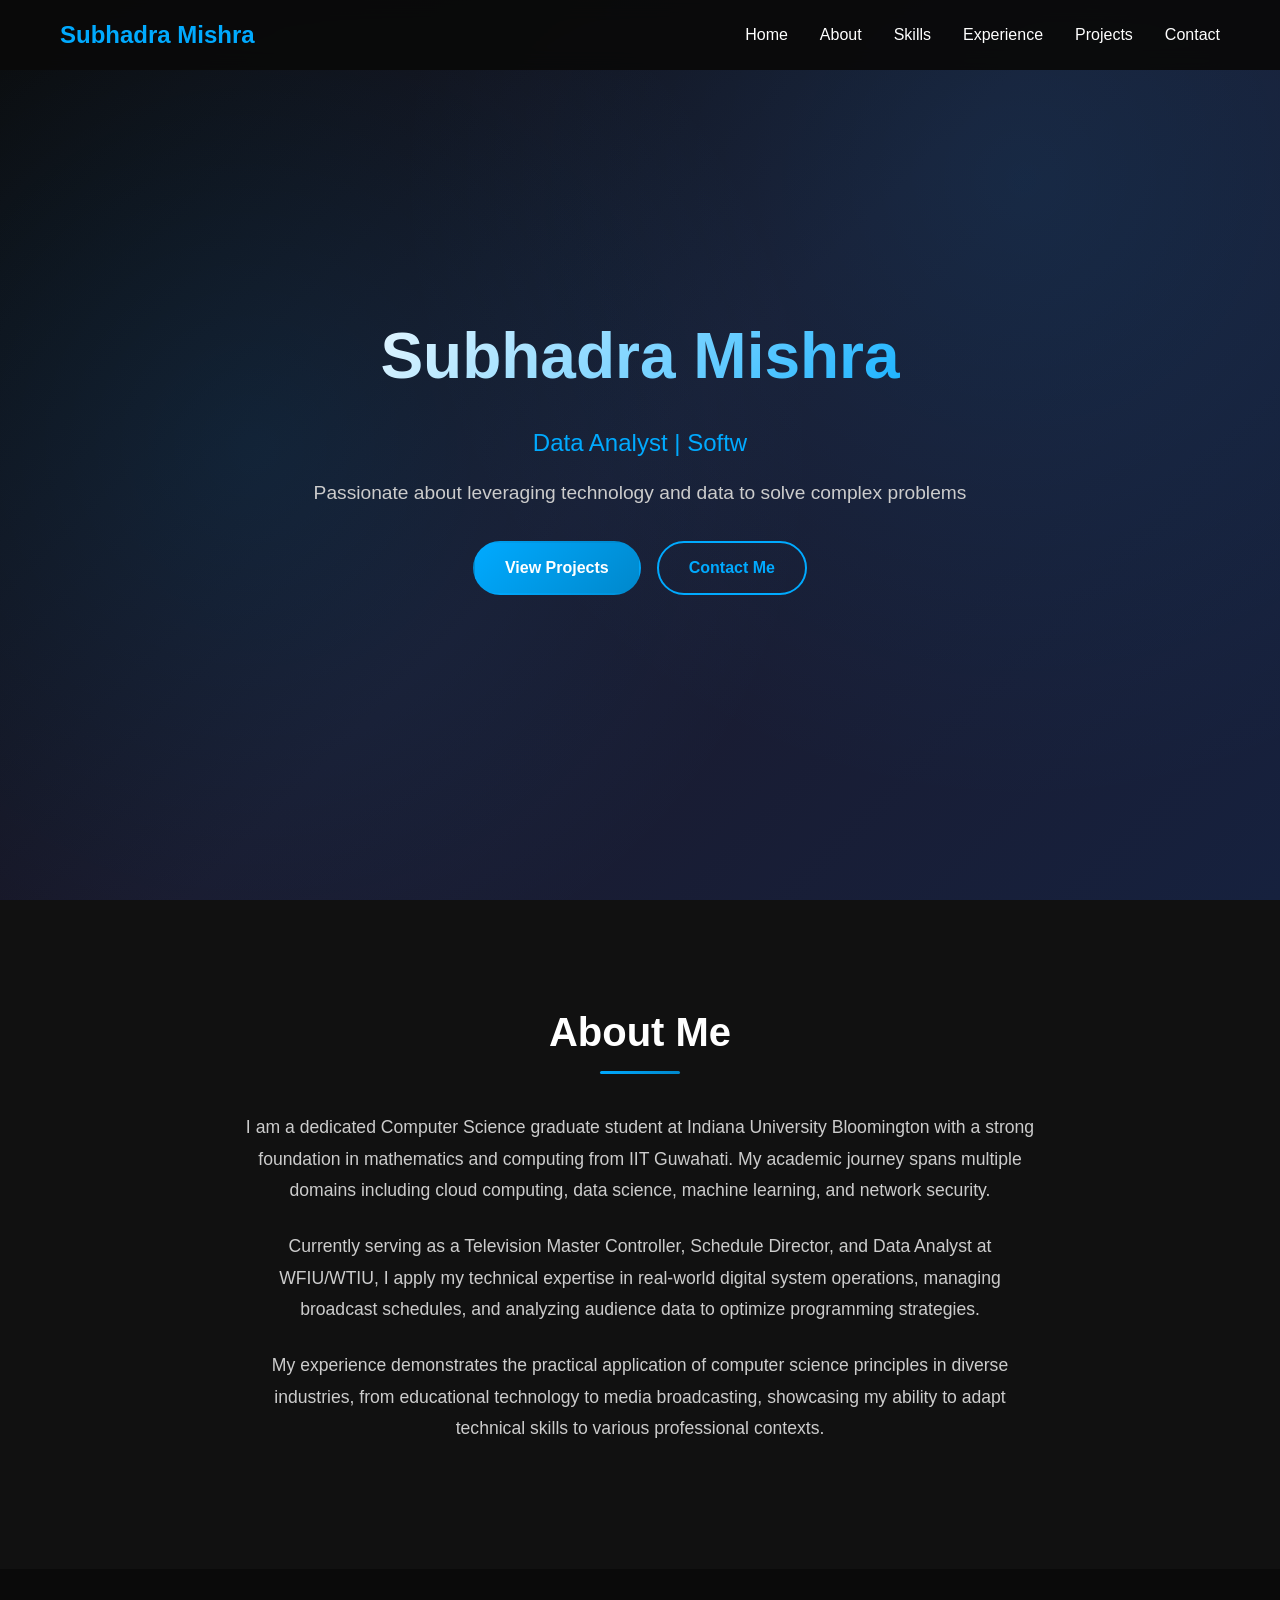
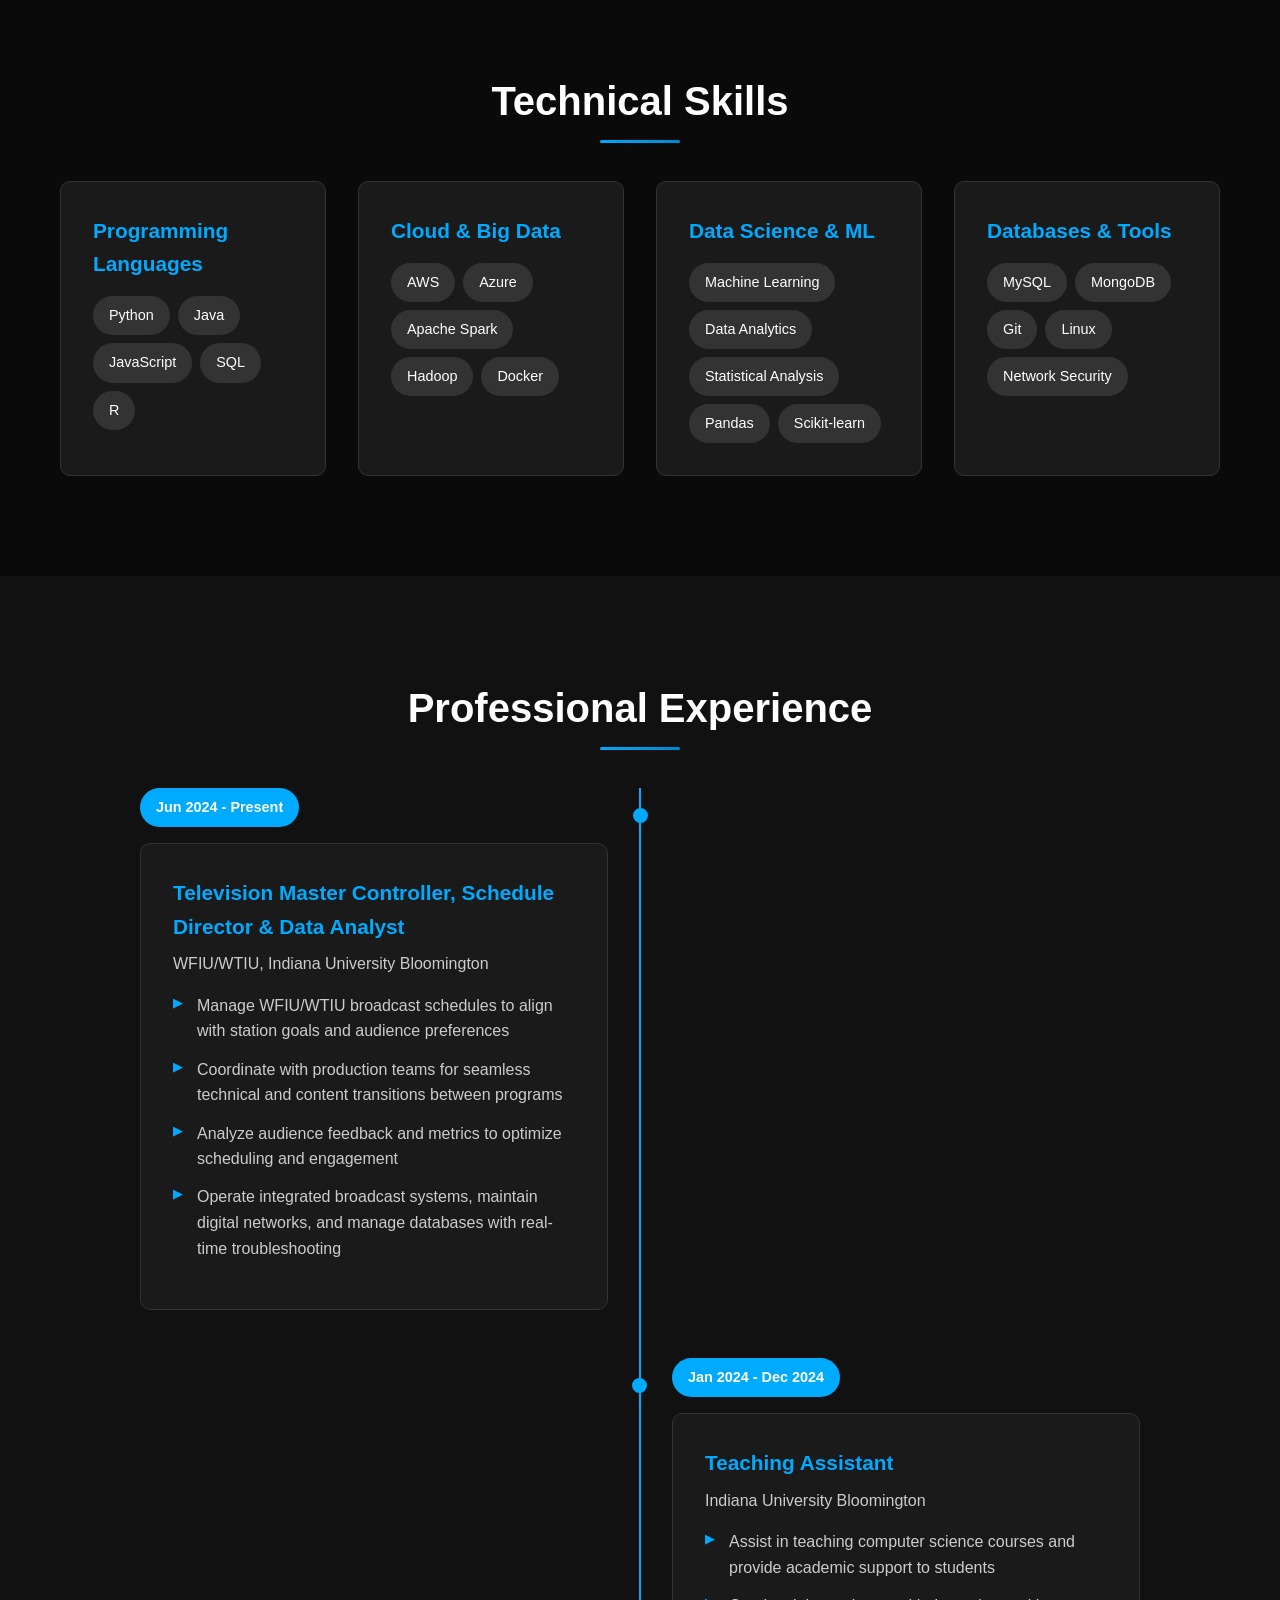
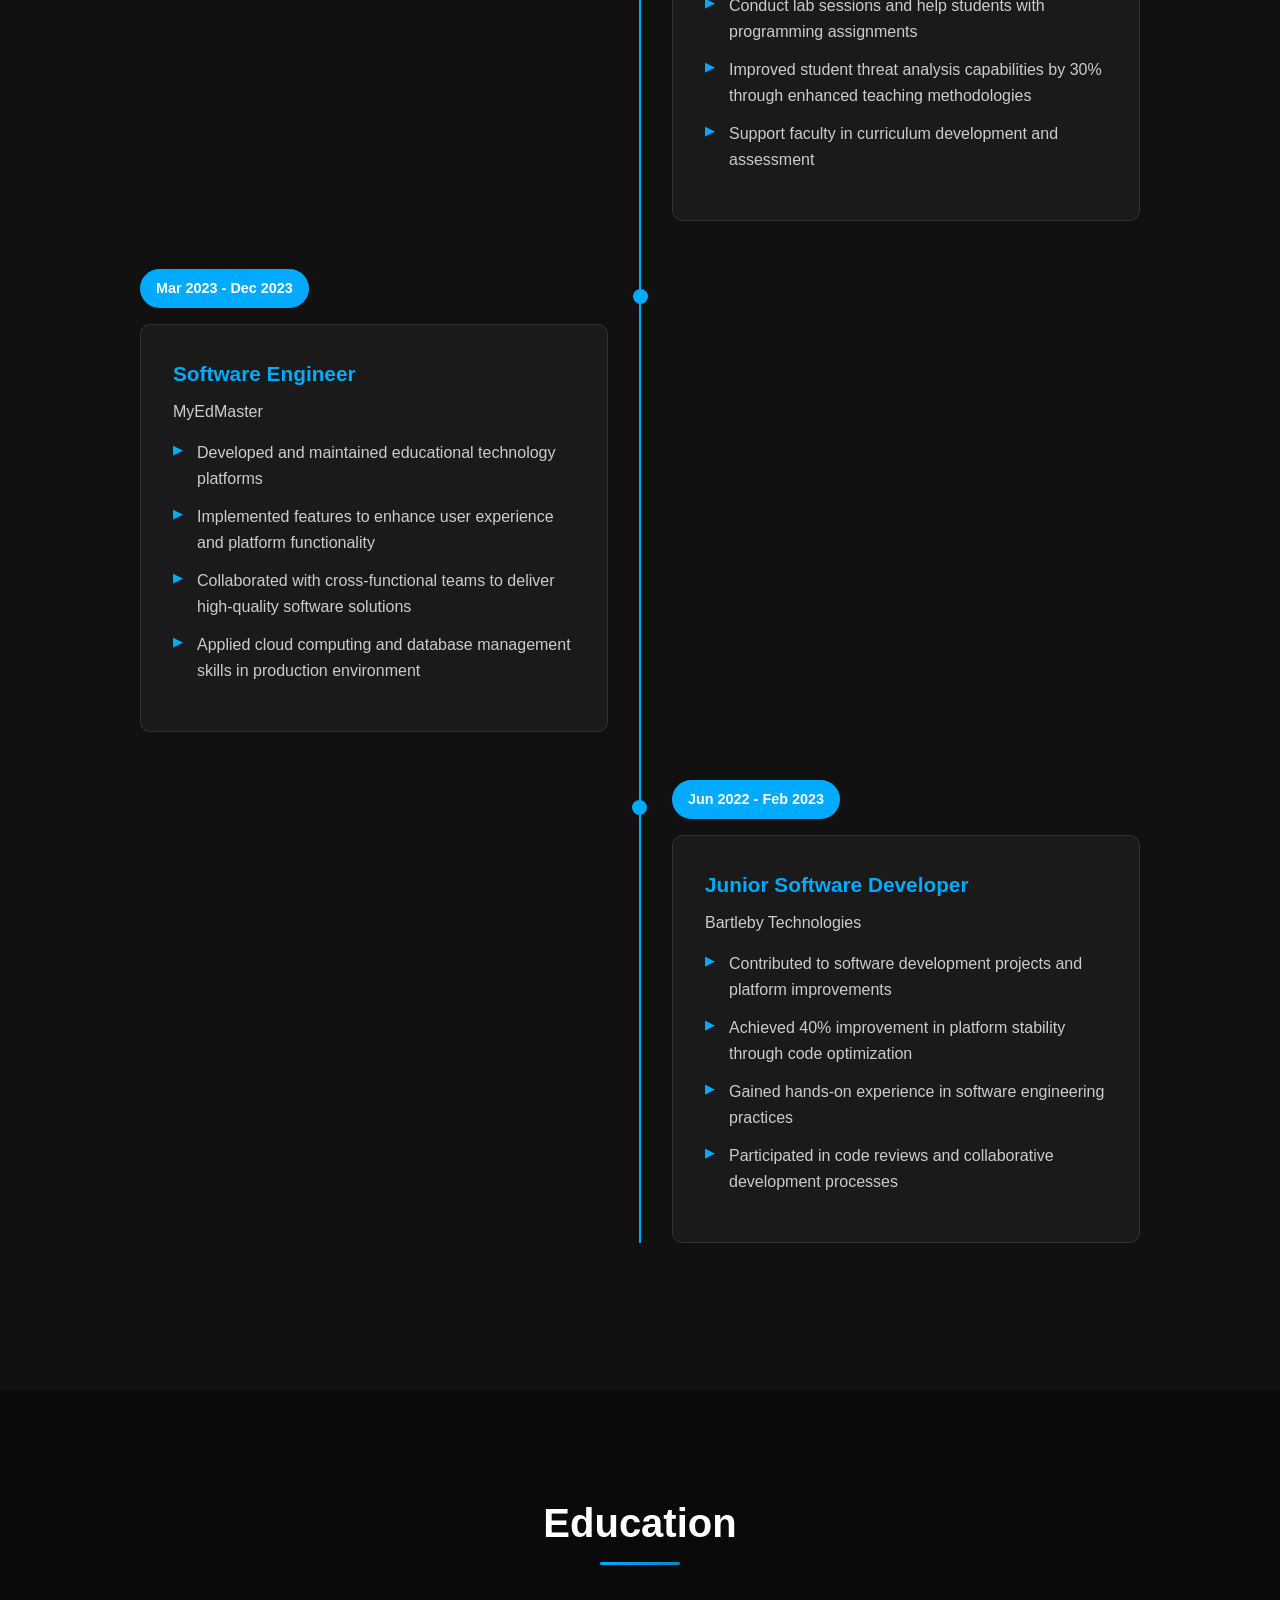
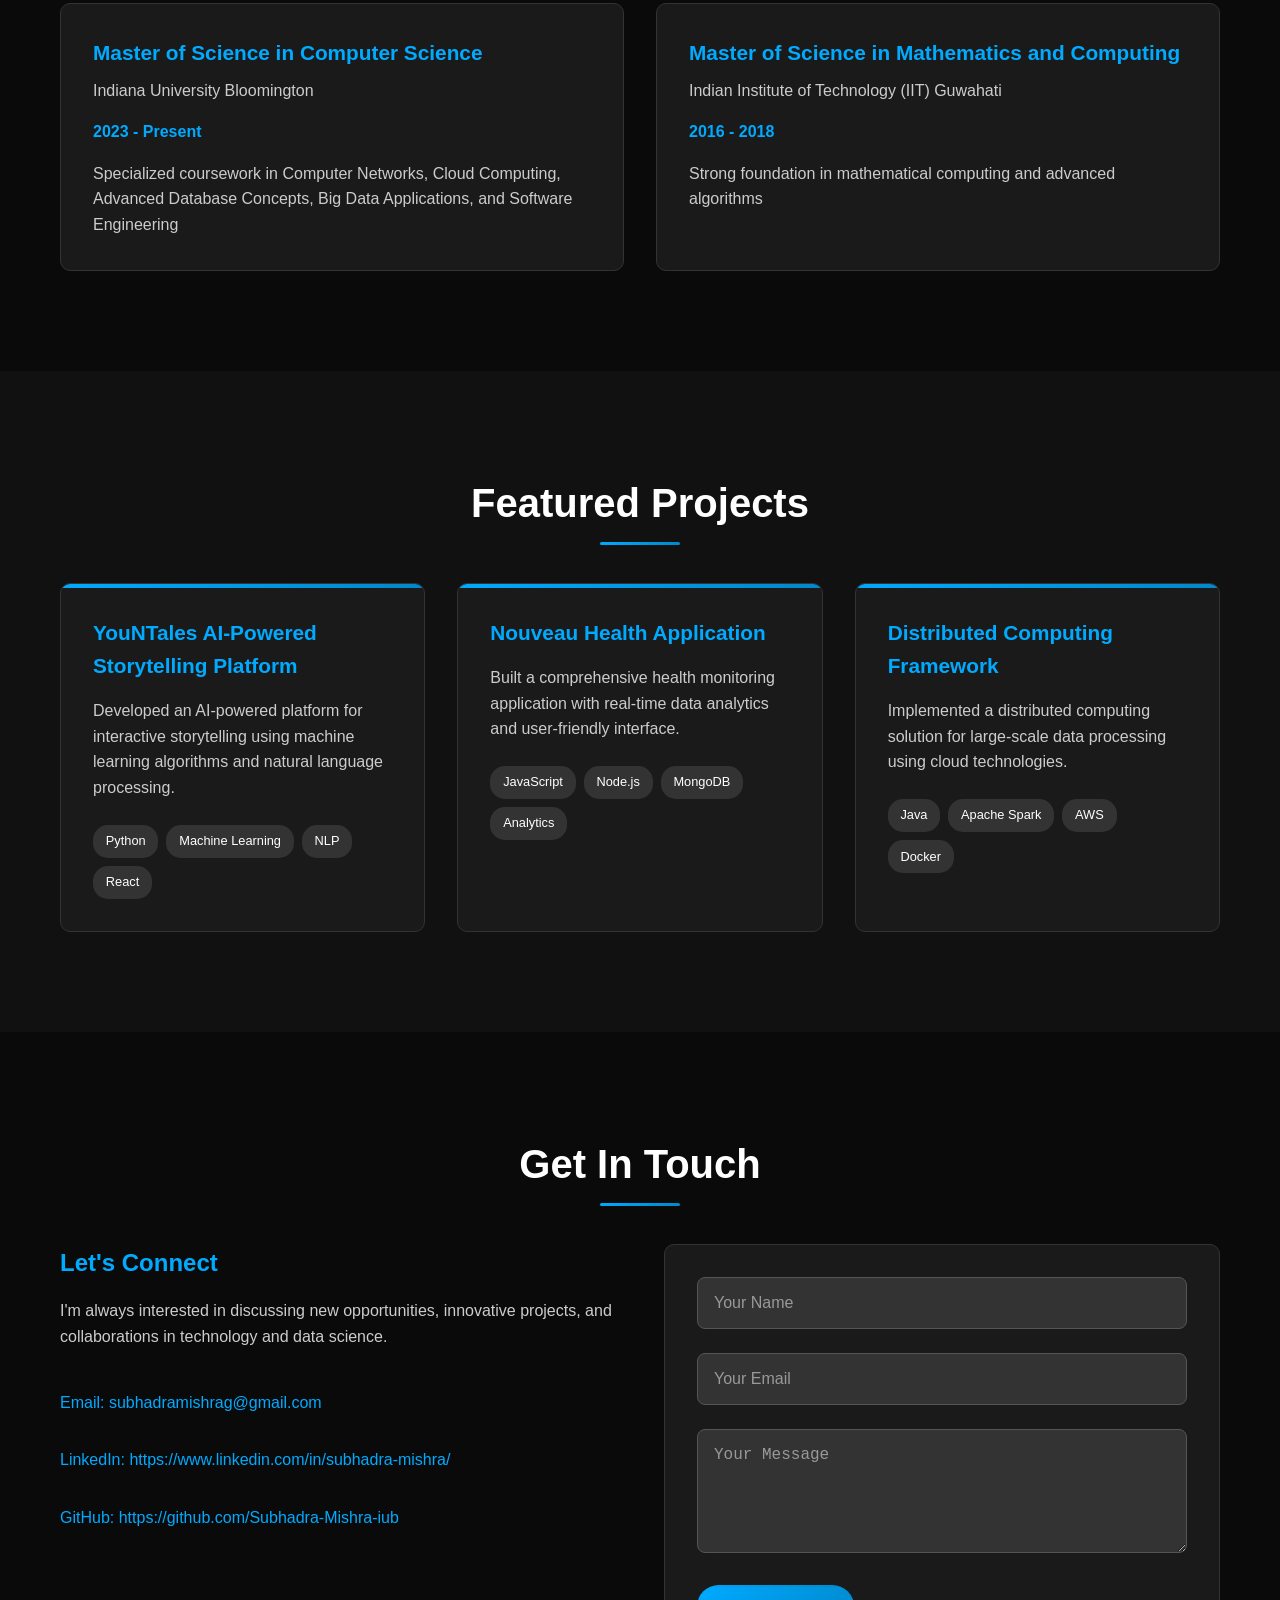
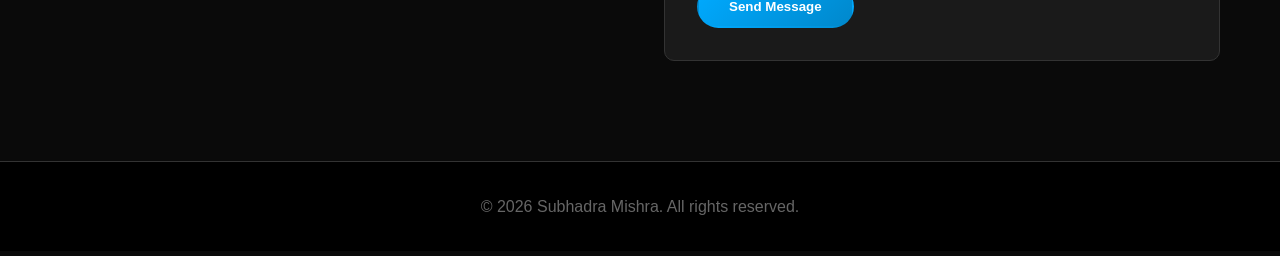
==== commit ce01861d: "Updated the informations" ====
--- a/index.html
+++ b/index.html
@@ -117,10 +117,11 @@
                         <h3>Television Master Controller, Schedule Director & Data Analyst</h3>
                         <h4>WFIU/WTIU, Indiana University Bloomington</h4>
                         <ul>
-                            <li>Manage broadcast schedules for WFIU and WTIU, ensuring programming aligns with station goals and meets audience preferences to maximize engagement</li>
-                            <li>Coordinate with production teams to facilitate smooth transitions between programs, ensuring seamless execution of technical and content-related aspects</li>
-                            <li>Analyze audience feedback and performance metrics to make informed scheduling adjustments, enhancing viewer and listener engagement across both platforms</li>
-                            <li>Operate hardware-software integrated systems, maintain digital distribution networks, and manage production databases while applying expertise in system operations and real-time troubleshooting</li>
+                            <li>Manage WFIU/WTIU broadcast schedules to align with station goals and audience preferences</li>
+                            <li>Coordinate with production teams for seamless technical and content transitions between programs</li>
+                            <li>Analyze audience feedback and metrics to optimize scheduling and engagement</li>
+                            <li>Operate integrated broadcast systems, maintain digital networks, and manage databases with real-time troubleshooting</li>
+
                         </ul>
                     </div>
                 </div>
@@ -185,9 +186,9 @@
                     <p>Specialized coursework in Computer Networks, Cloud Computing, Advanced Database Concepts, Big Data Applications, and Software Engineering</p>
                 </div>
                 <div class="education-item">
-                    <h3>Master of Technology in Mathematics and Computing</h3>
+                    <h3>Master of Science in Mathematics and Computing</h3>
                     <h4>Indian Institute of Technology (IIT) Guwahati</h4>
-                    <p class="education-date">2021 - 2023</p>
+                    <p class="education-date">2016 - 2018</p>
                     <p>Strong foundation in mathematical computing and advanced algorithms</p>
                 </div>
             </div>
@@ -242,14 +243,14 @@
                     <h3>Let's Connect</h3>
                     <p>I'm always interested in discussing new opportunities, innovative projects, and collaborations in technology and data science.</p>
                     <div class="contact-links">
-                        <a href="mailto:subhadramishra@example.com" class="contact-link">
-                            <span>Email</span>
+                        <a href="mailto:subhadramishrag@gmail.com" class="contact-link">
+                            <span>Email: subhadramishrag@gmail.com</span>
                         </a>
-                        <a href="https://linkedin.com/in/subhadramishra" class="contact-link" target="_blank">
-                            <span>LinkedIn</span>
+                        <a href="https://www.linkedin.com/in/subhadra-mishra/" class="contact-link" target="_blank">
+                            <span>LinkedIn: https://www.linkedin.com/in/subhadra-mishra/</span>
                         </a>
-                        <a href="https://github.com/subhadramishra" class="contact-link" target="_blank">
-                            <span>GitHub</span>
+                        <a href="https://github.com/Subhadra-Mishra-iub" class="contact-link" target="_blank">
+                            <span>GitHub: https://github.com/Subhadra-Mishra-iub</span>
                         </a>
                     </div>
                 </div>
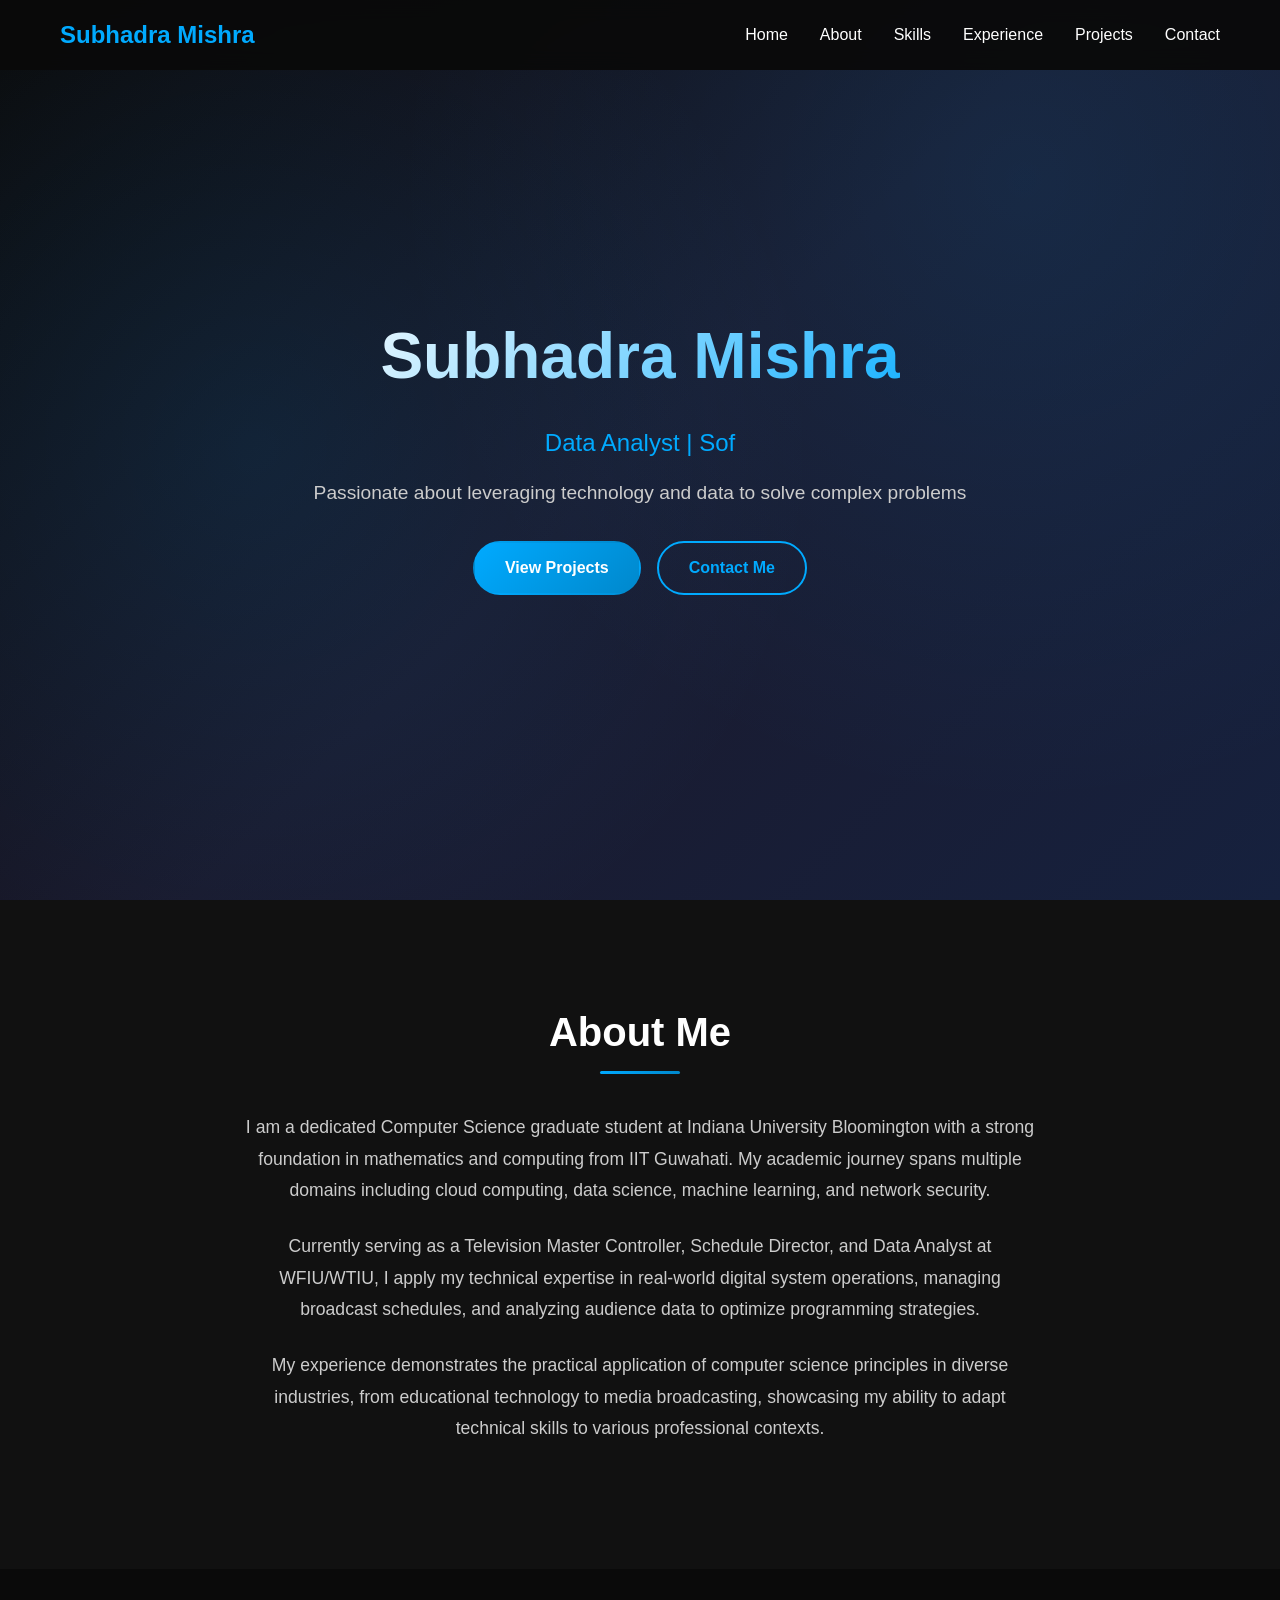
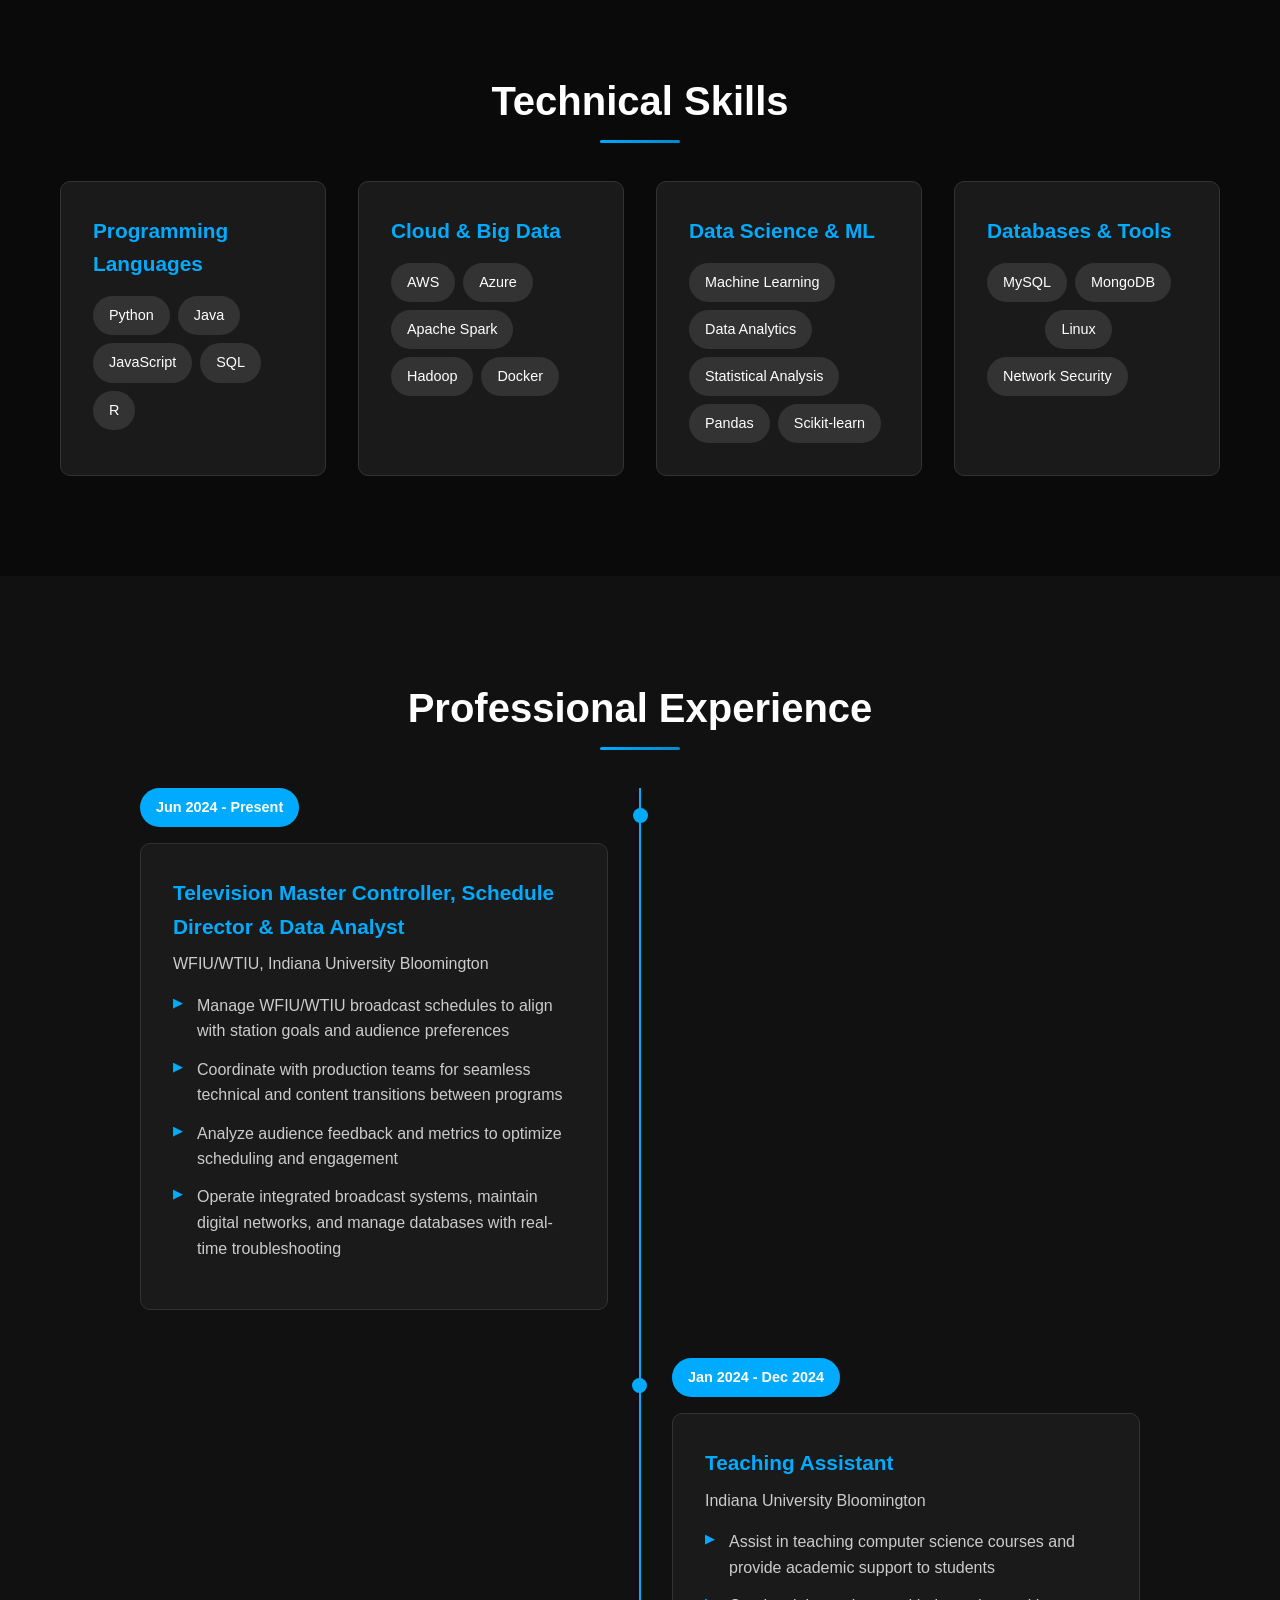
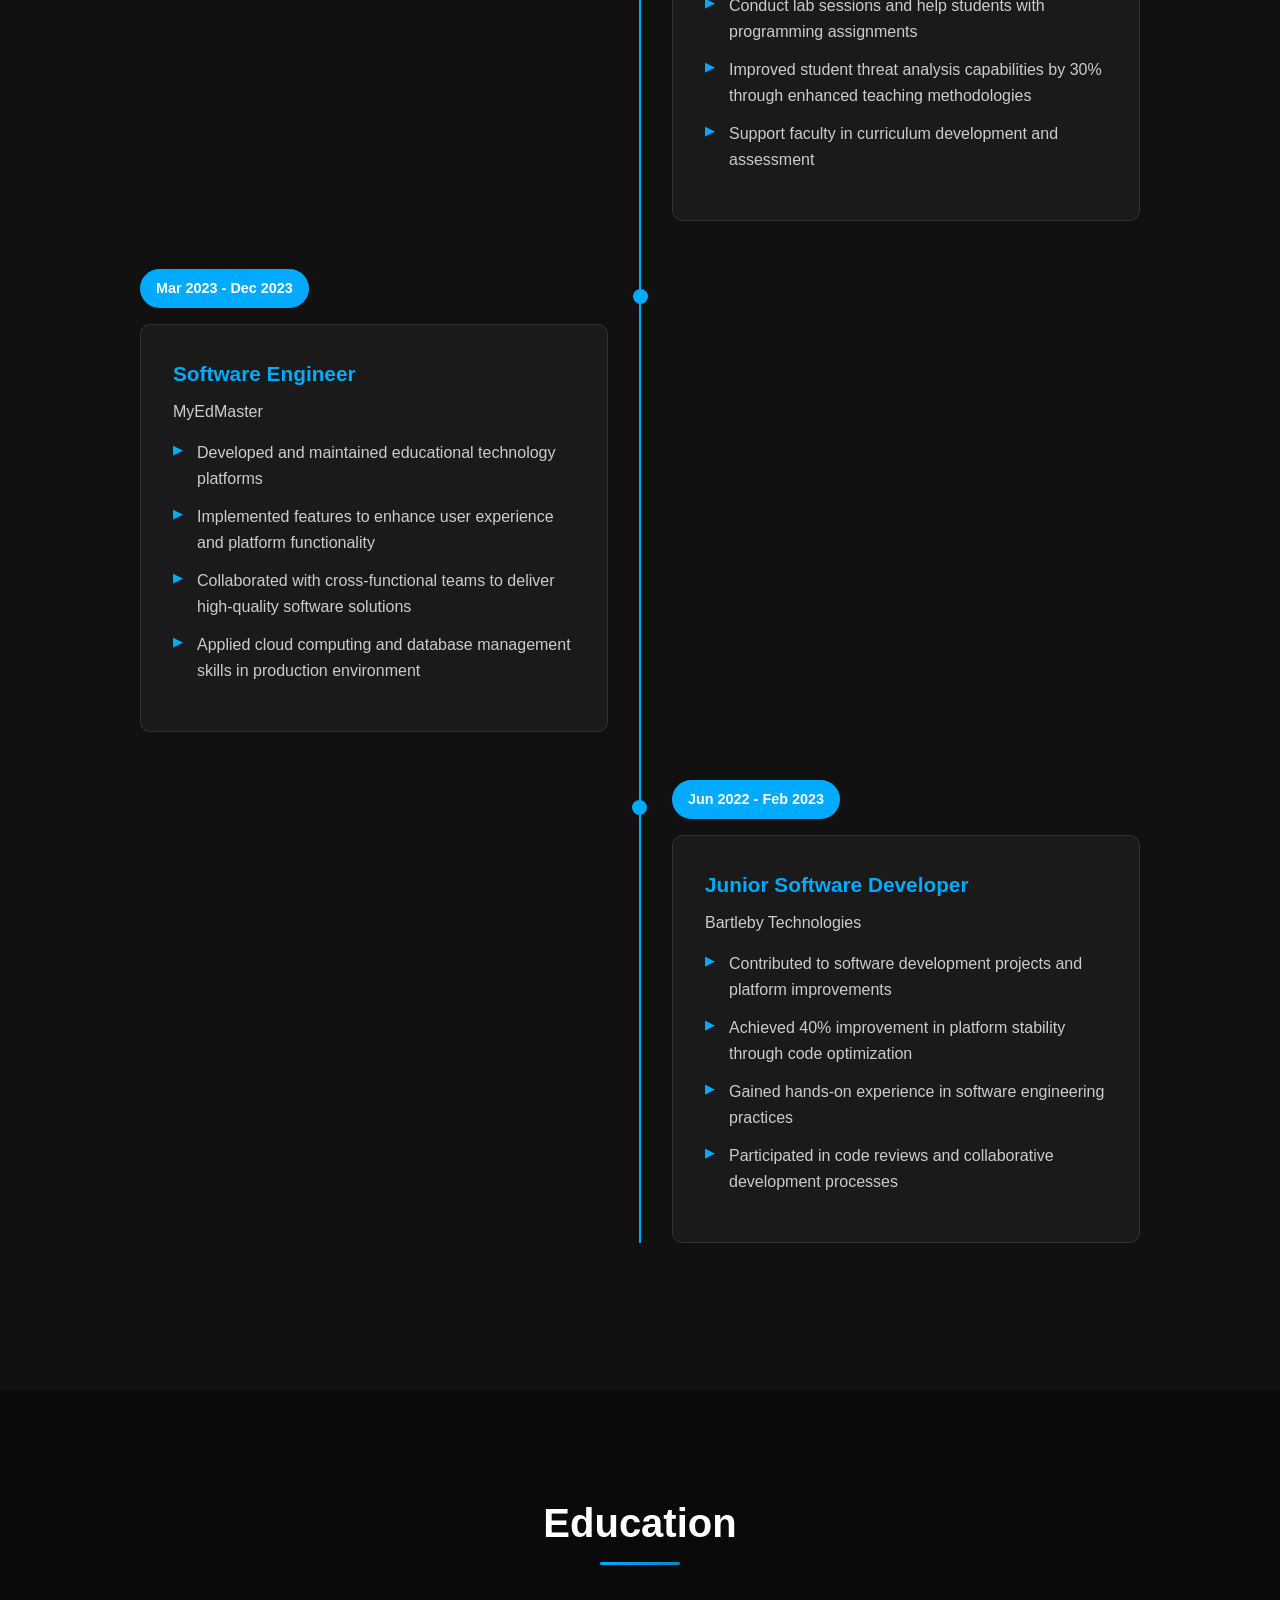
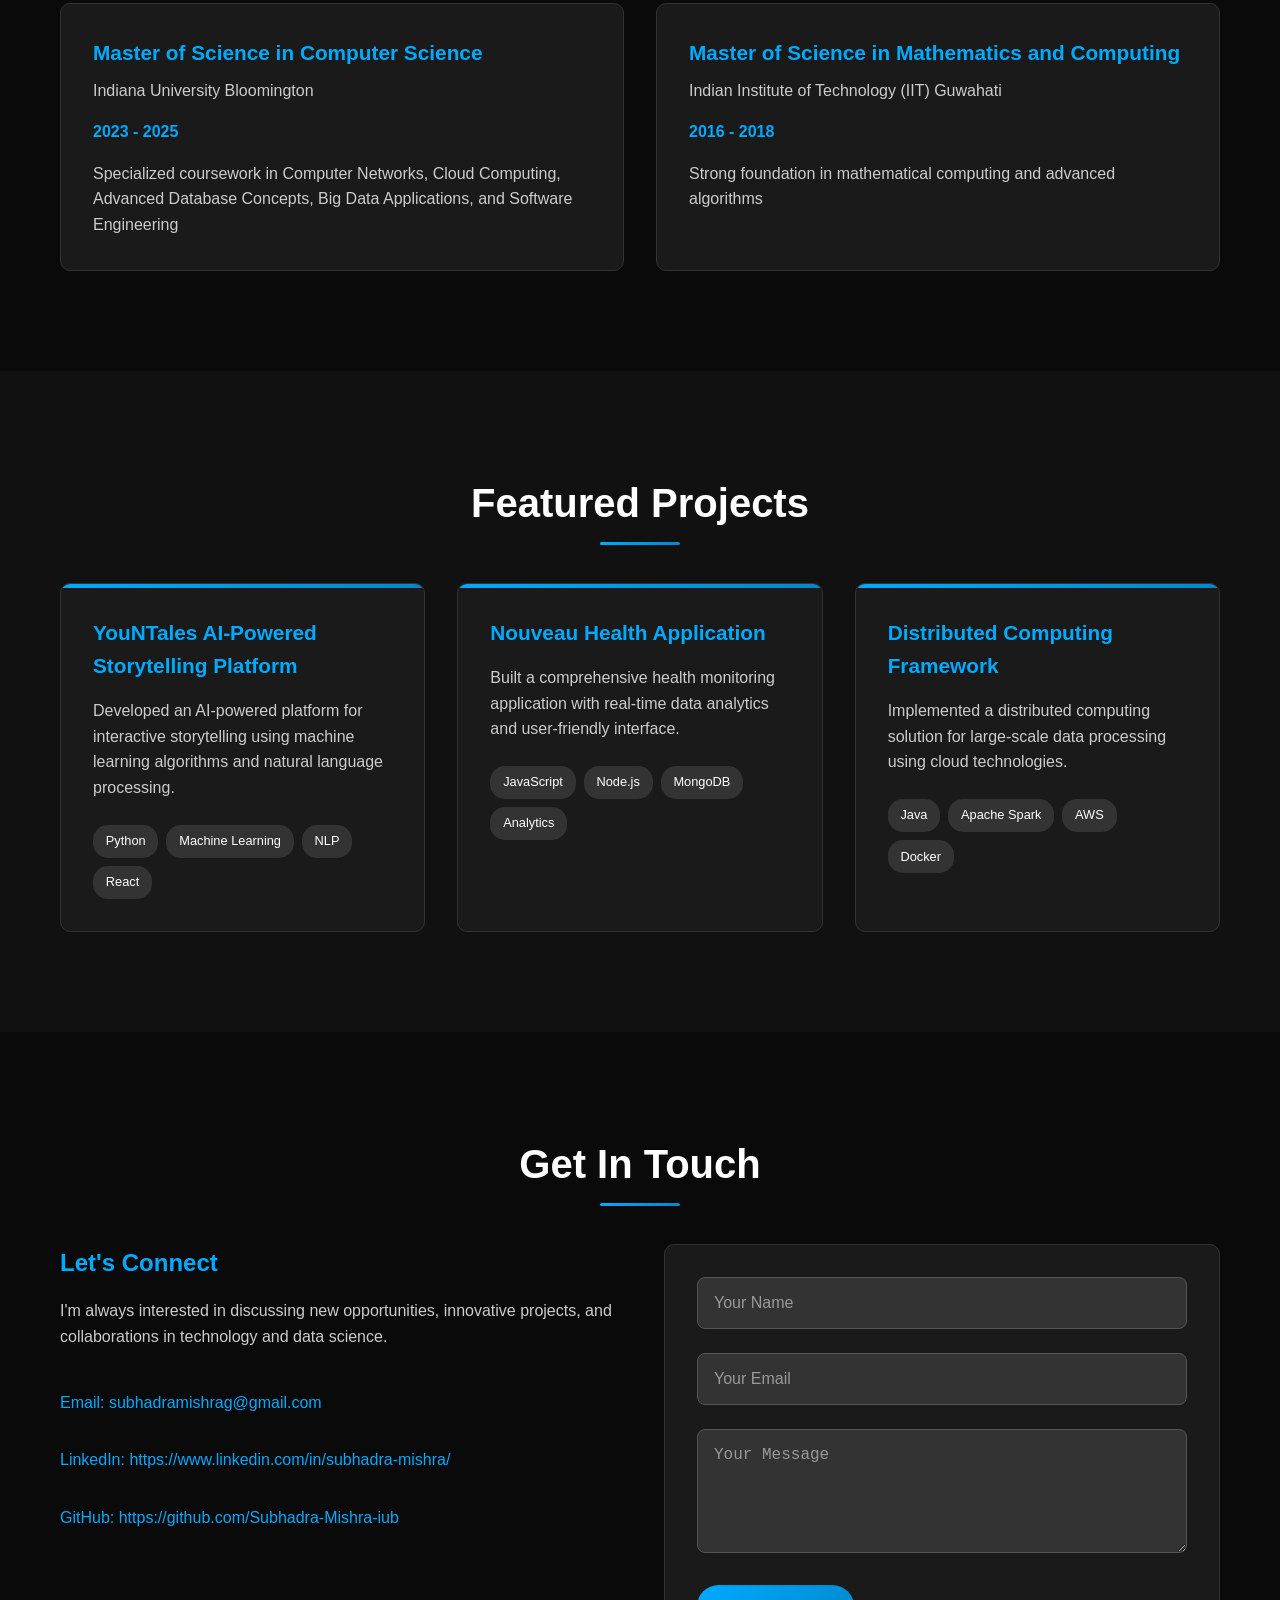
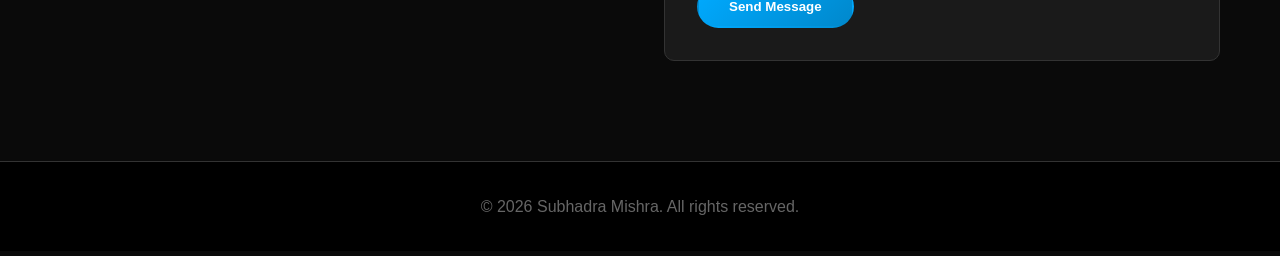
==== commit 4390de5b: "Updated the informations" ====
--- a/index.html
+++ b/index.html
@@ -182,7 +182,7 @@
                 <div class="education-item">
                     <h3>Master of Science in Computer Science</h3>
                     <h4>Indiana University Bloomington</h4>
-                    <p class="education-date">2023 - Present</p>
+                    <p class="education-date">2023 - 2025</p>
                     <p>Specialized coursework in Computer Networks, Cloud Computing, Advanced Database Concepts, Big Data Applications, and Software Engineering</p>
                 </div>
                 <div class="education-item">
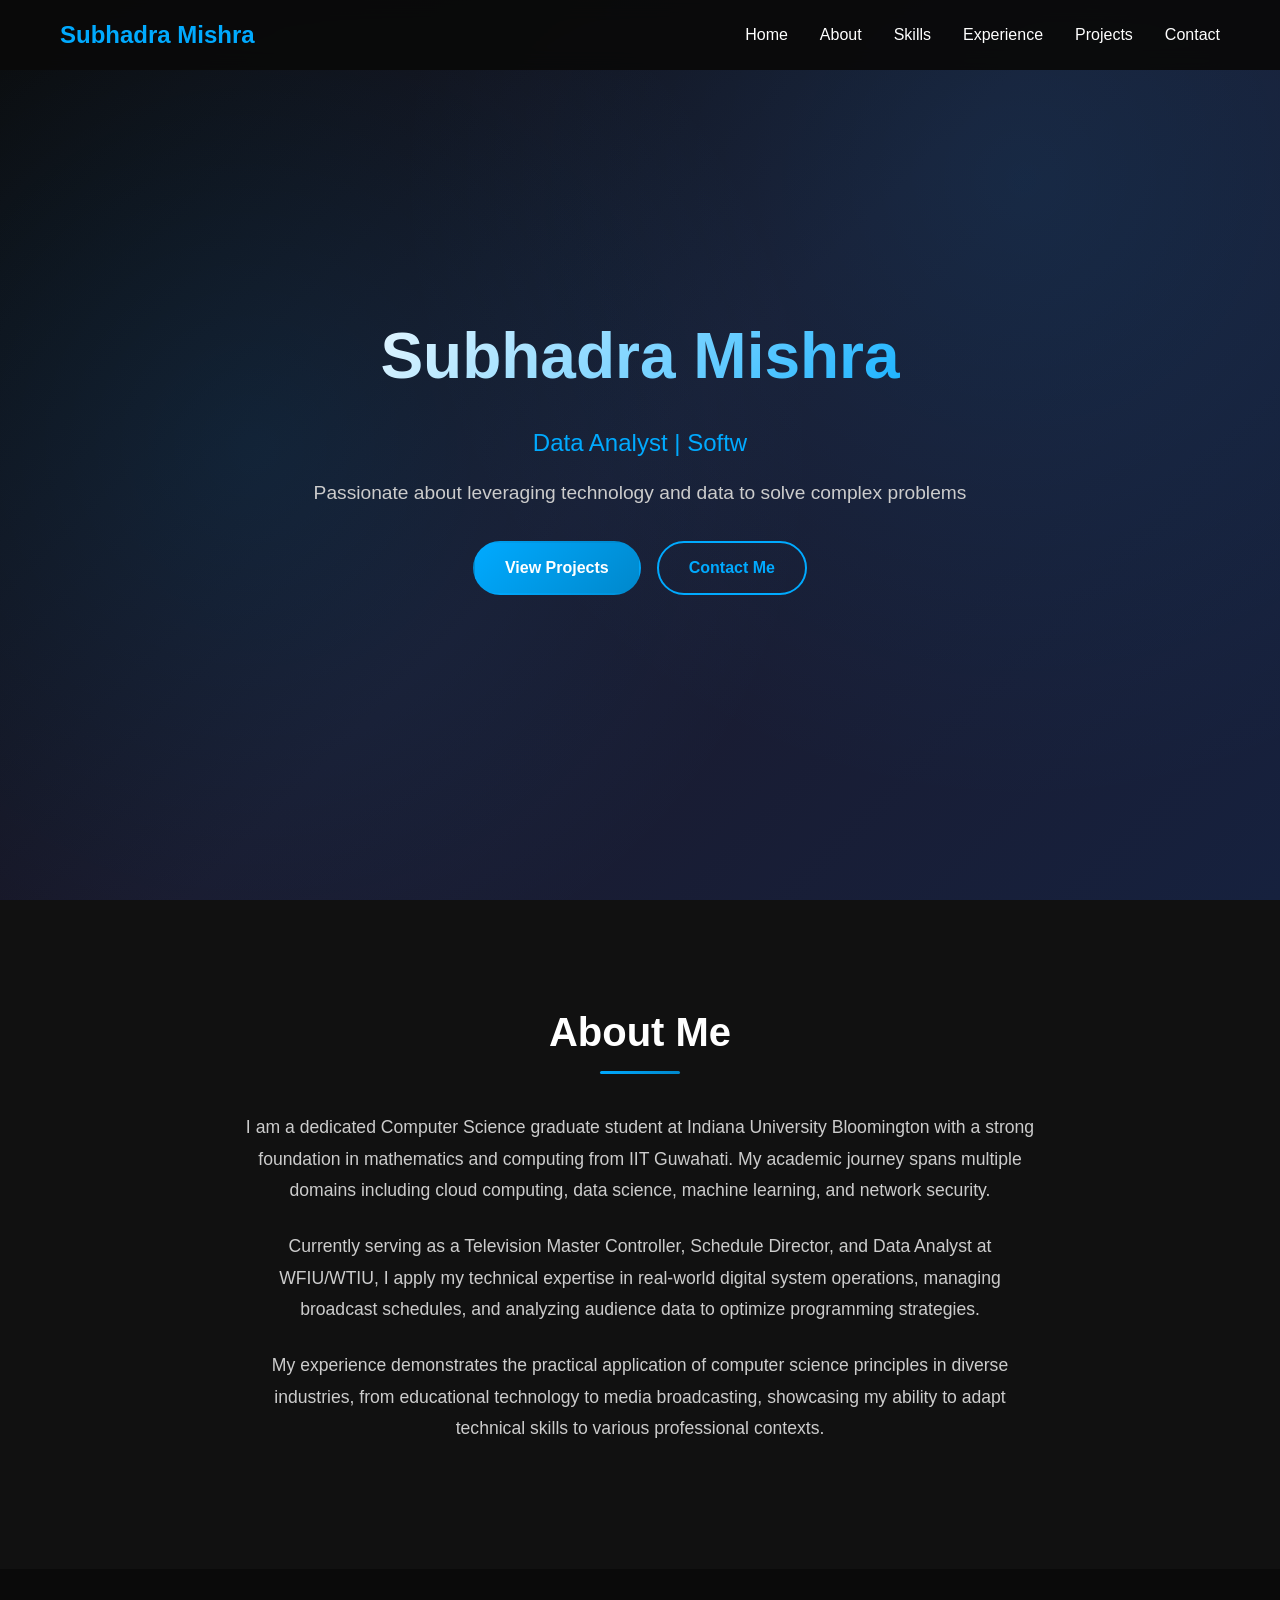
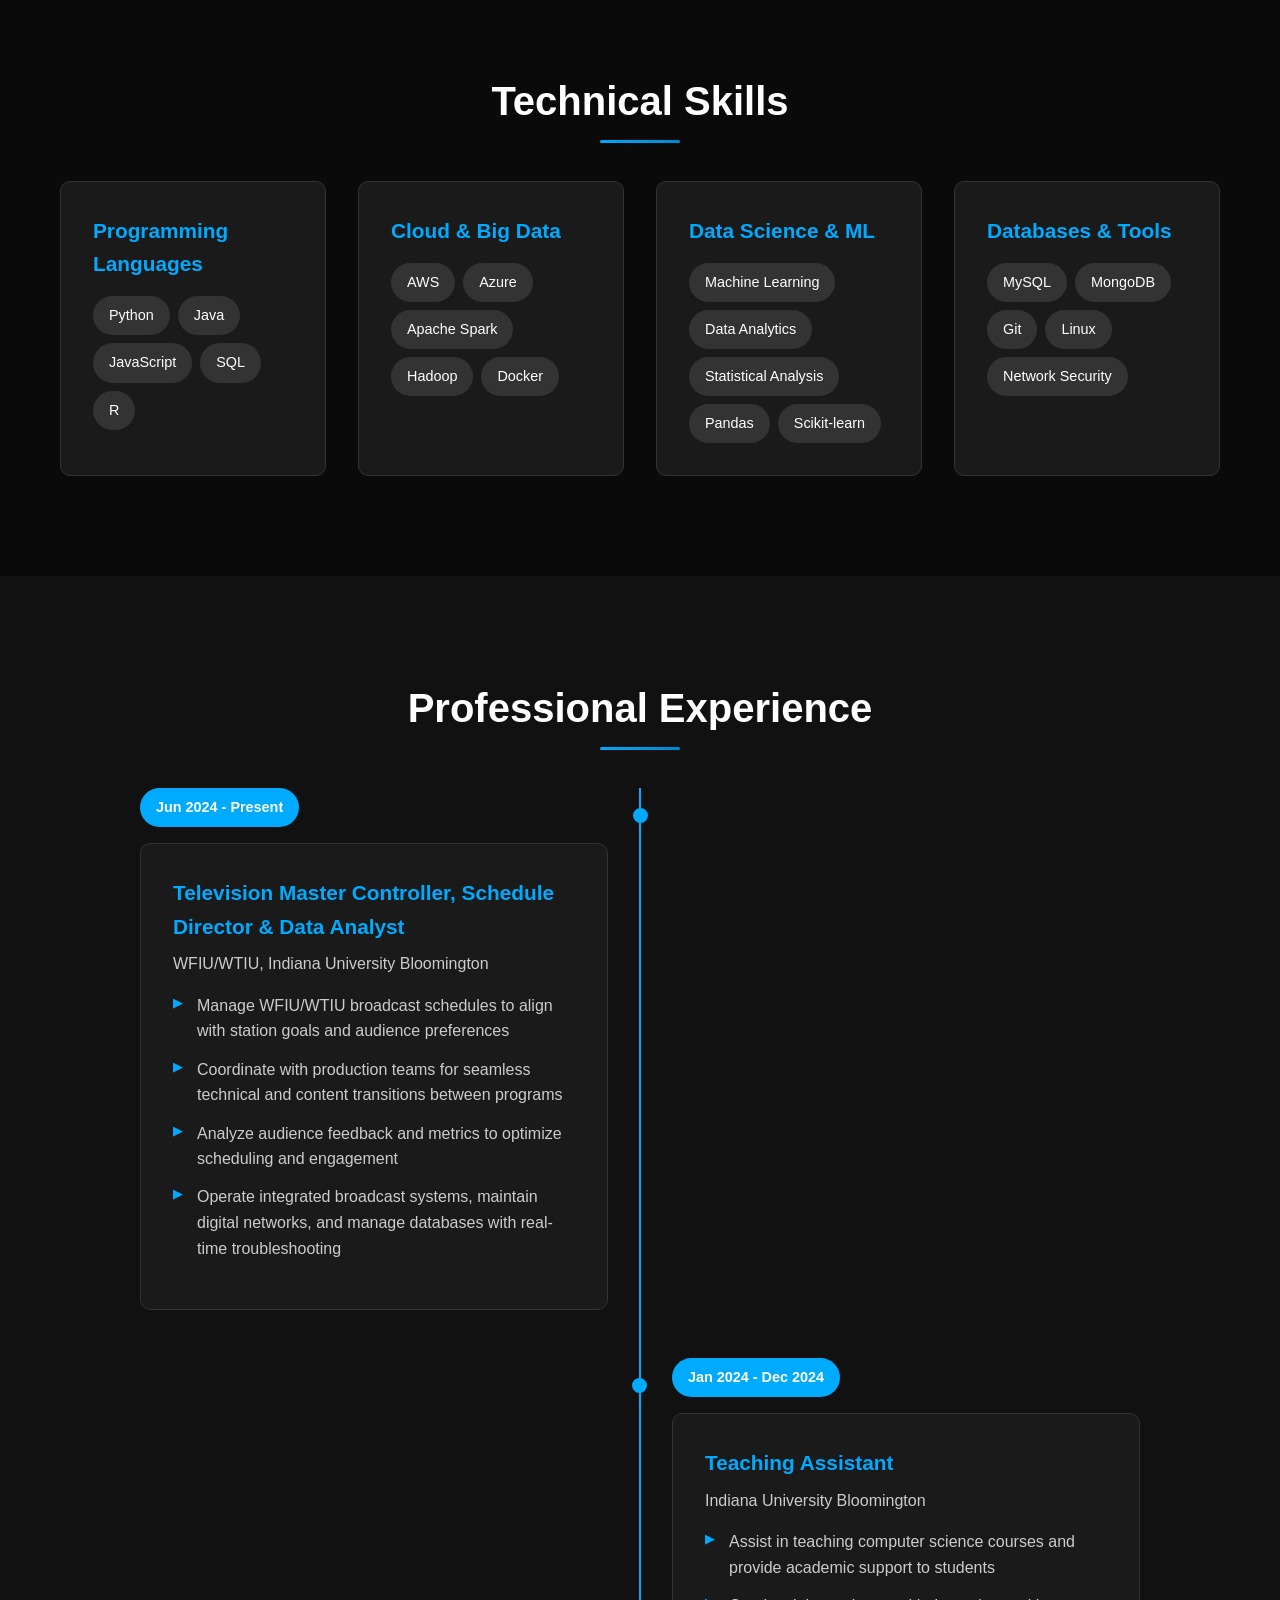
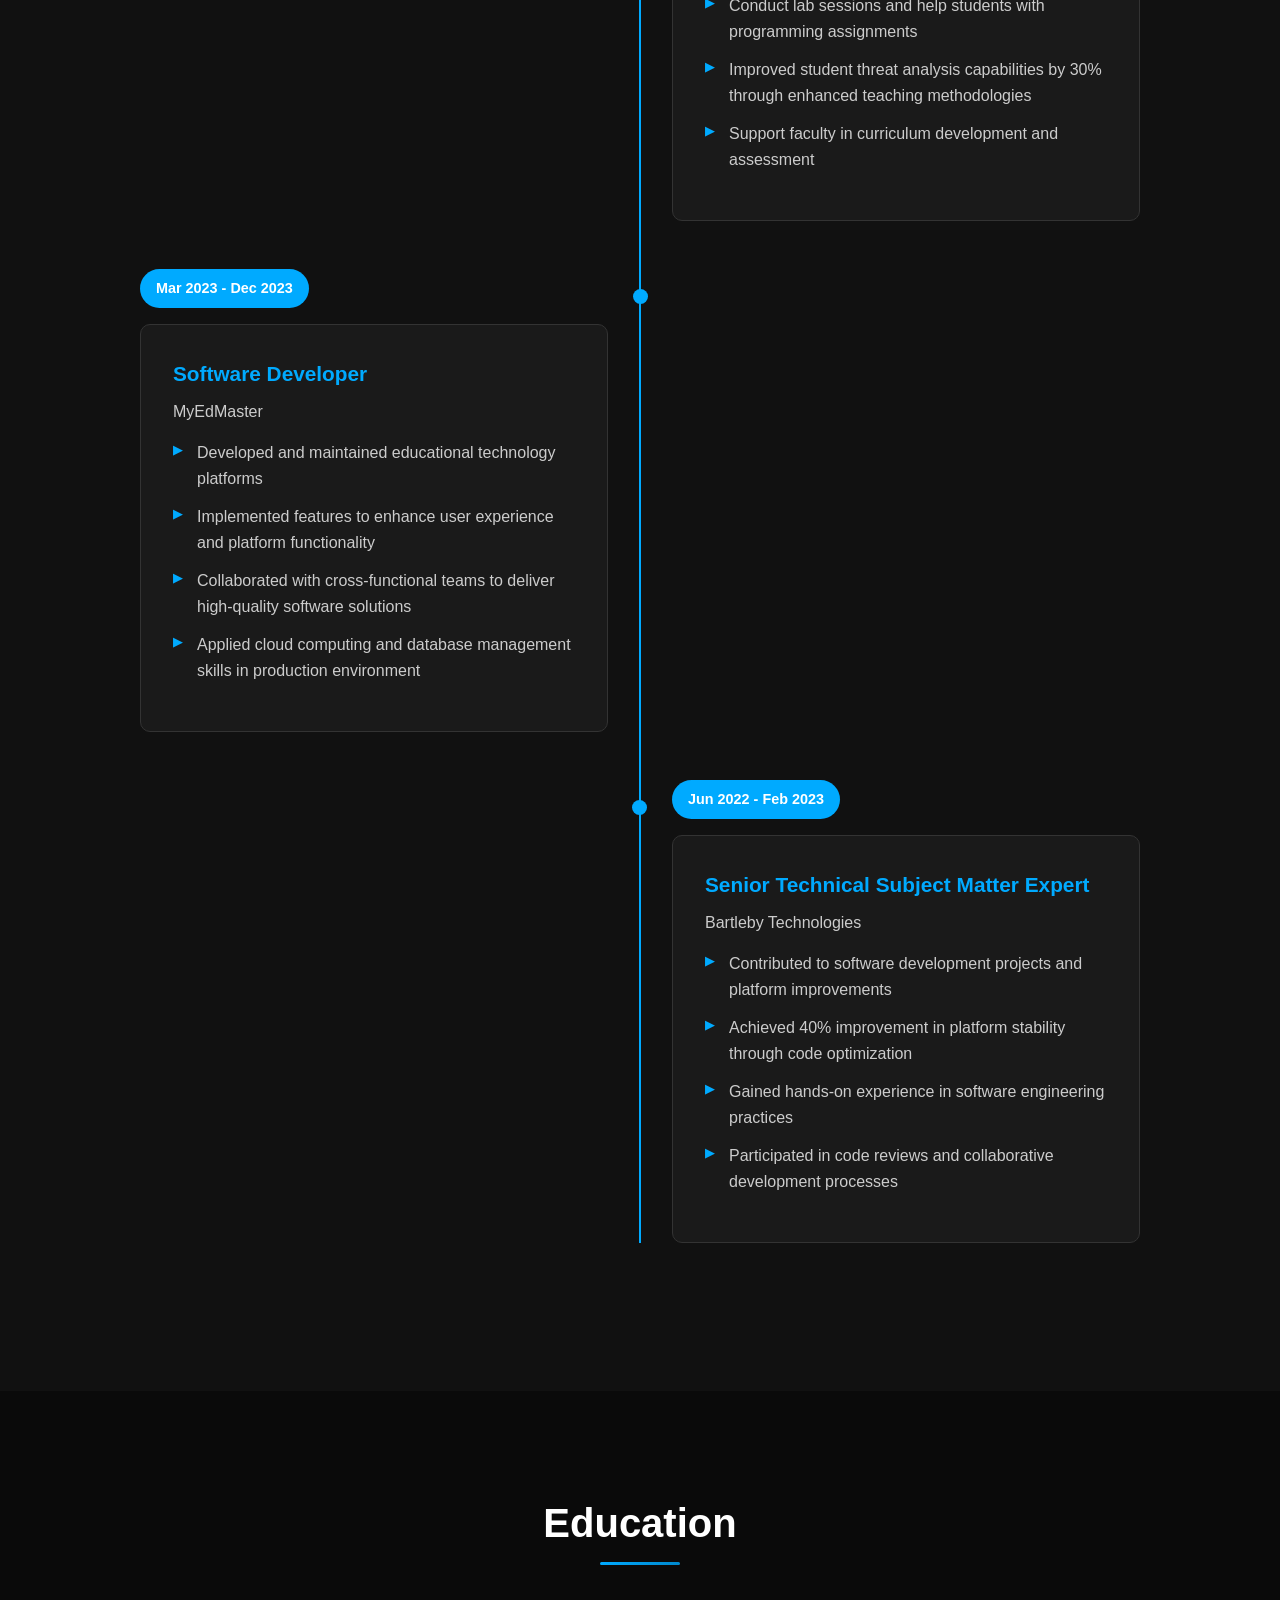
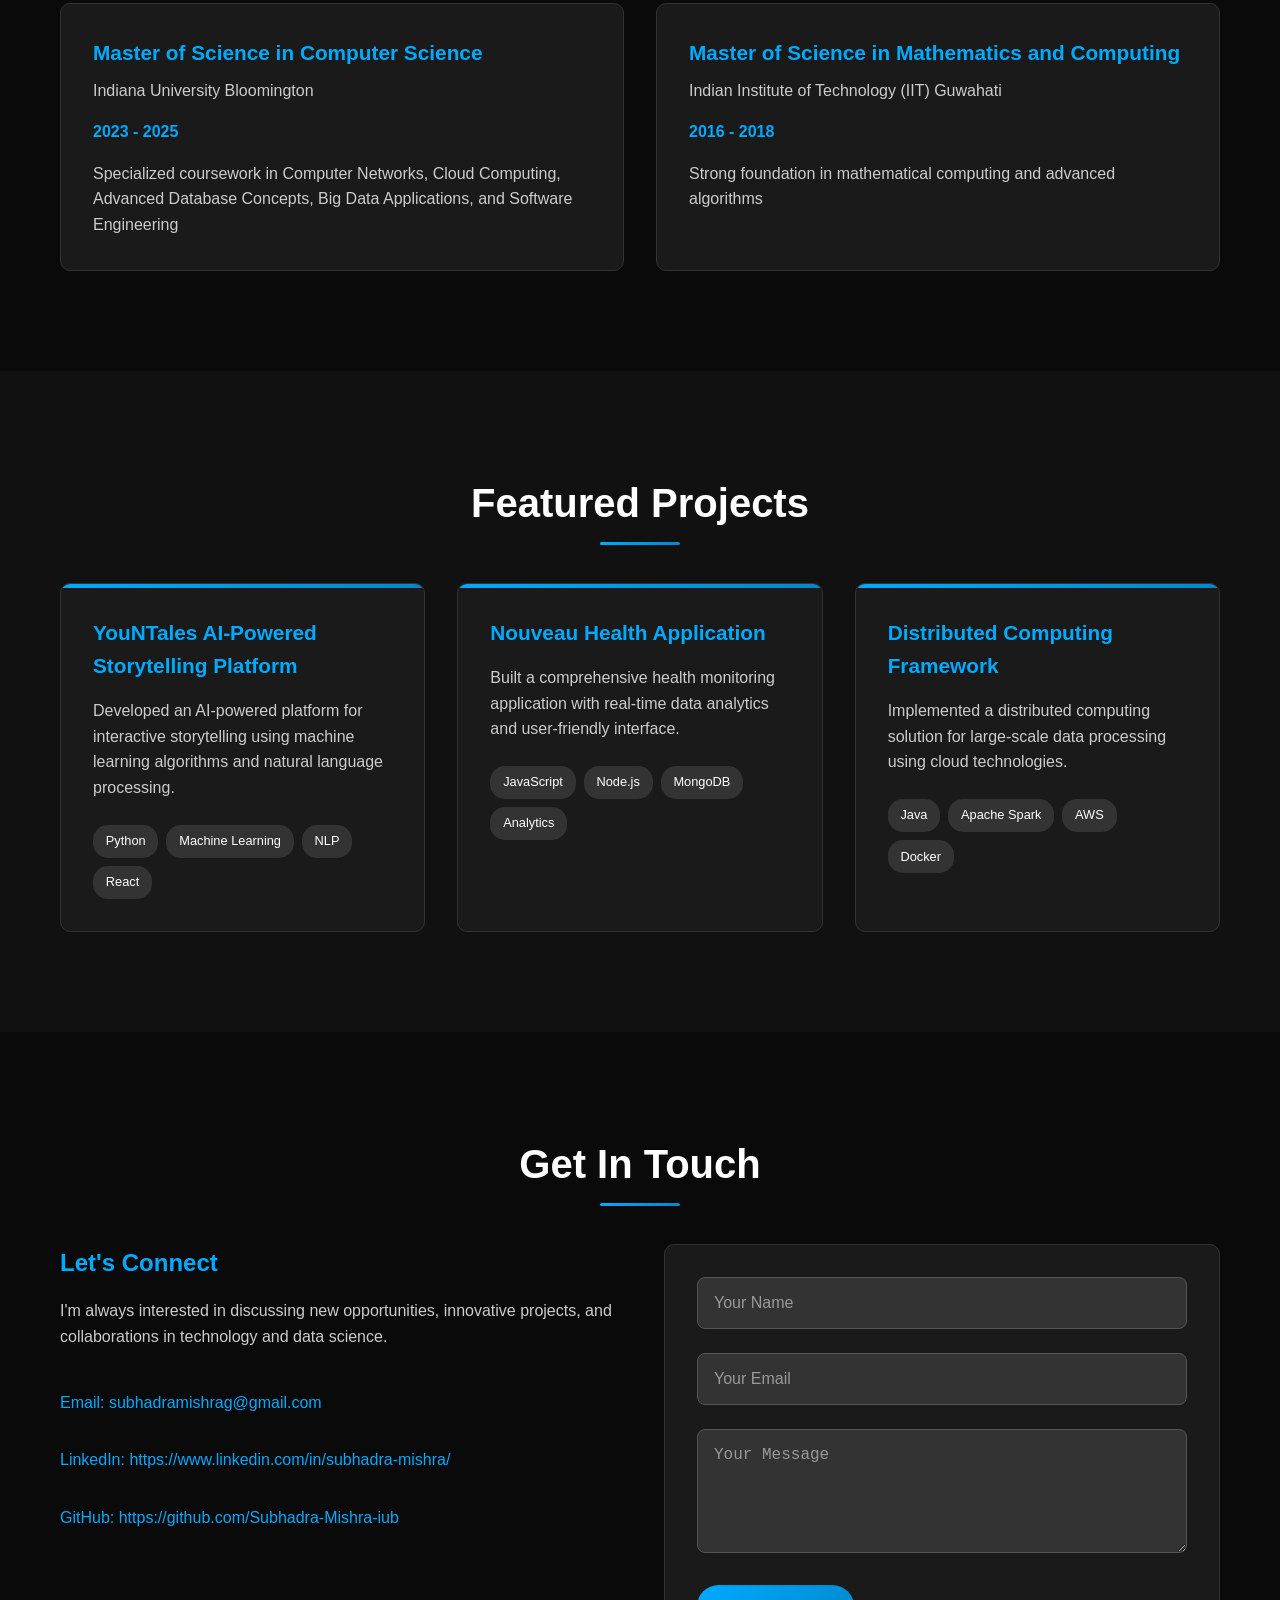
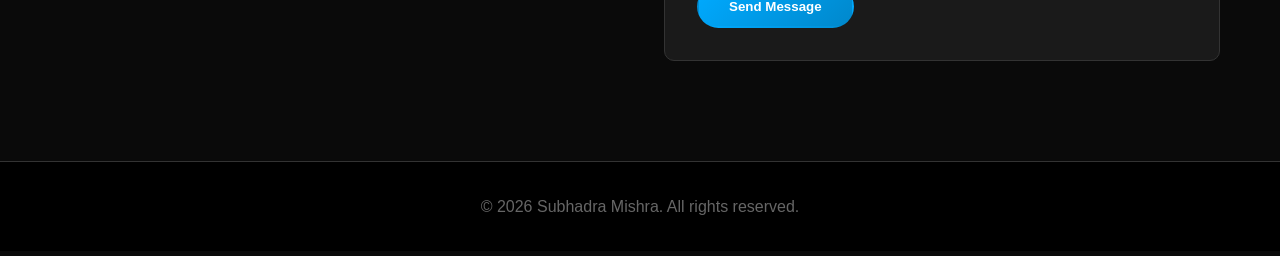
==== commit f404a378: "Updated the informations" ====
--- a/index.html
+++ b/index.html
@@ -145,7 +145,7 @@
                 <div class="timeline-item">
                     <div class="timeline-date">Mar 2023 - Dec 2023</div>
                     <div class="timeline-content">
-                        <h3>Software Engineer</h3>
+                        <h3>Software Developer</h3>
                         <h4>MyEdMaster</h4>
                         <ul>
                             <li>Developed and maintained educational technology platforms</li>
@@ -160,7 +160,7 @@
                 <div class="timeline-item">
                     <div class="timeline-date">Jun 2022 - Feb 2023</div>
                     <div class="timeline-content">
-                        <h3>Junior Software Developer</h3>
+                        <h3>Senior Technical Subject Matter Expert</h3>
                         <h4>Bartleby Technologies</h4>
                         <ul>
                             <li>Contributed to software development projects and platform improvements</li>
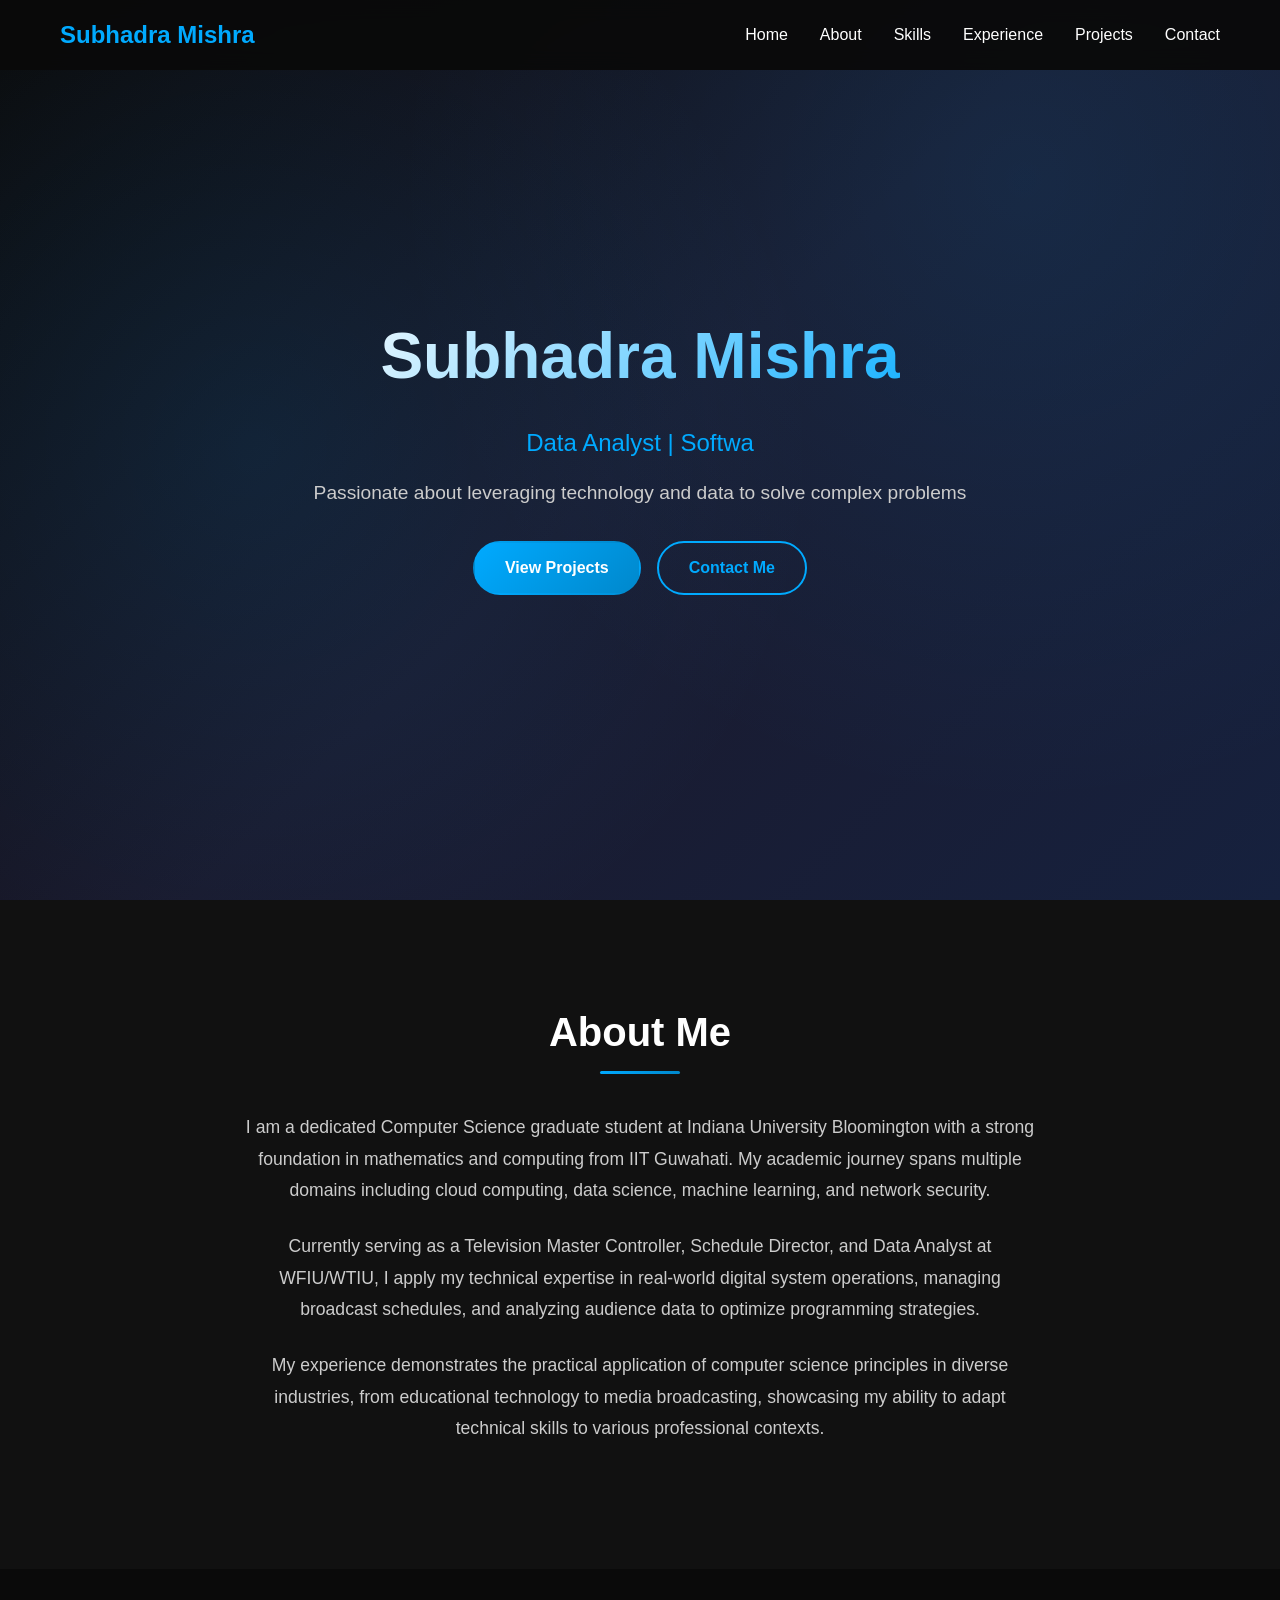
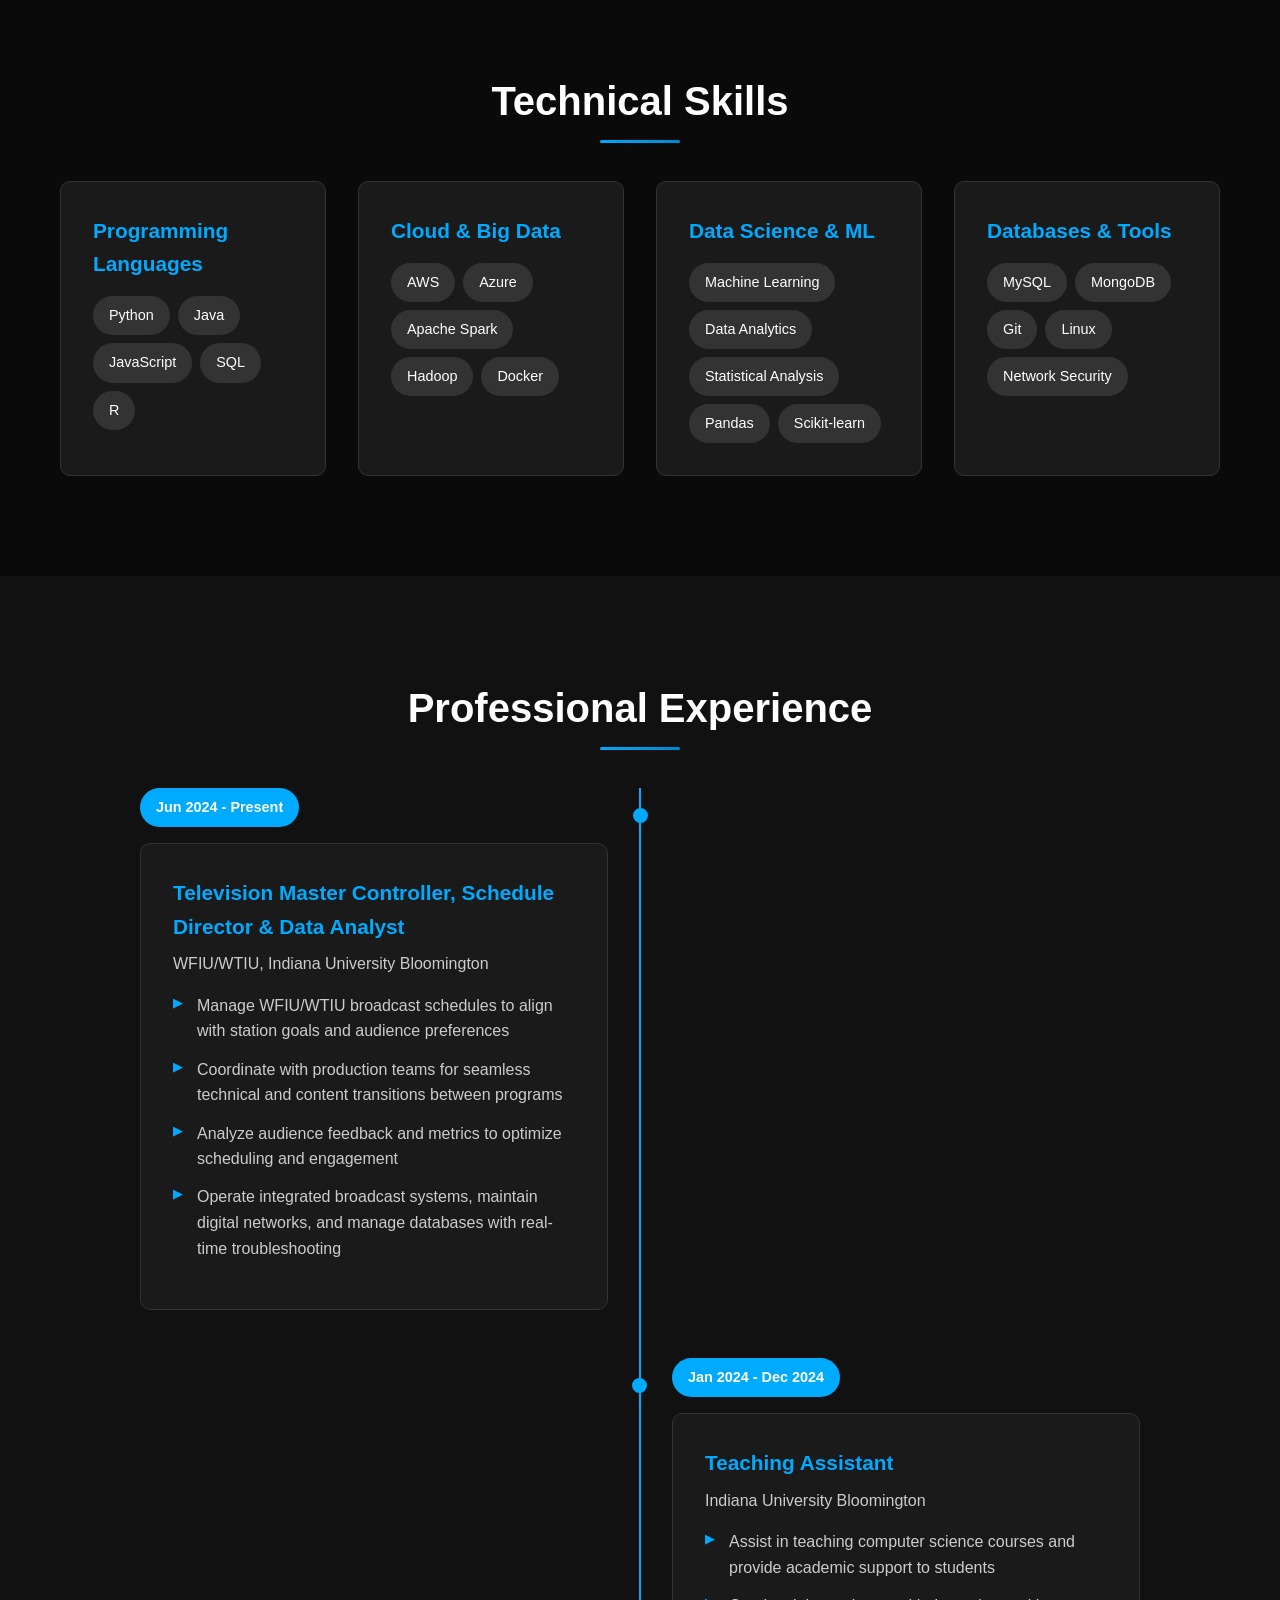
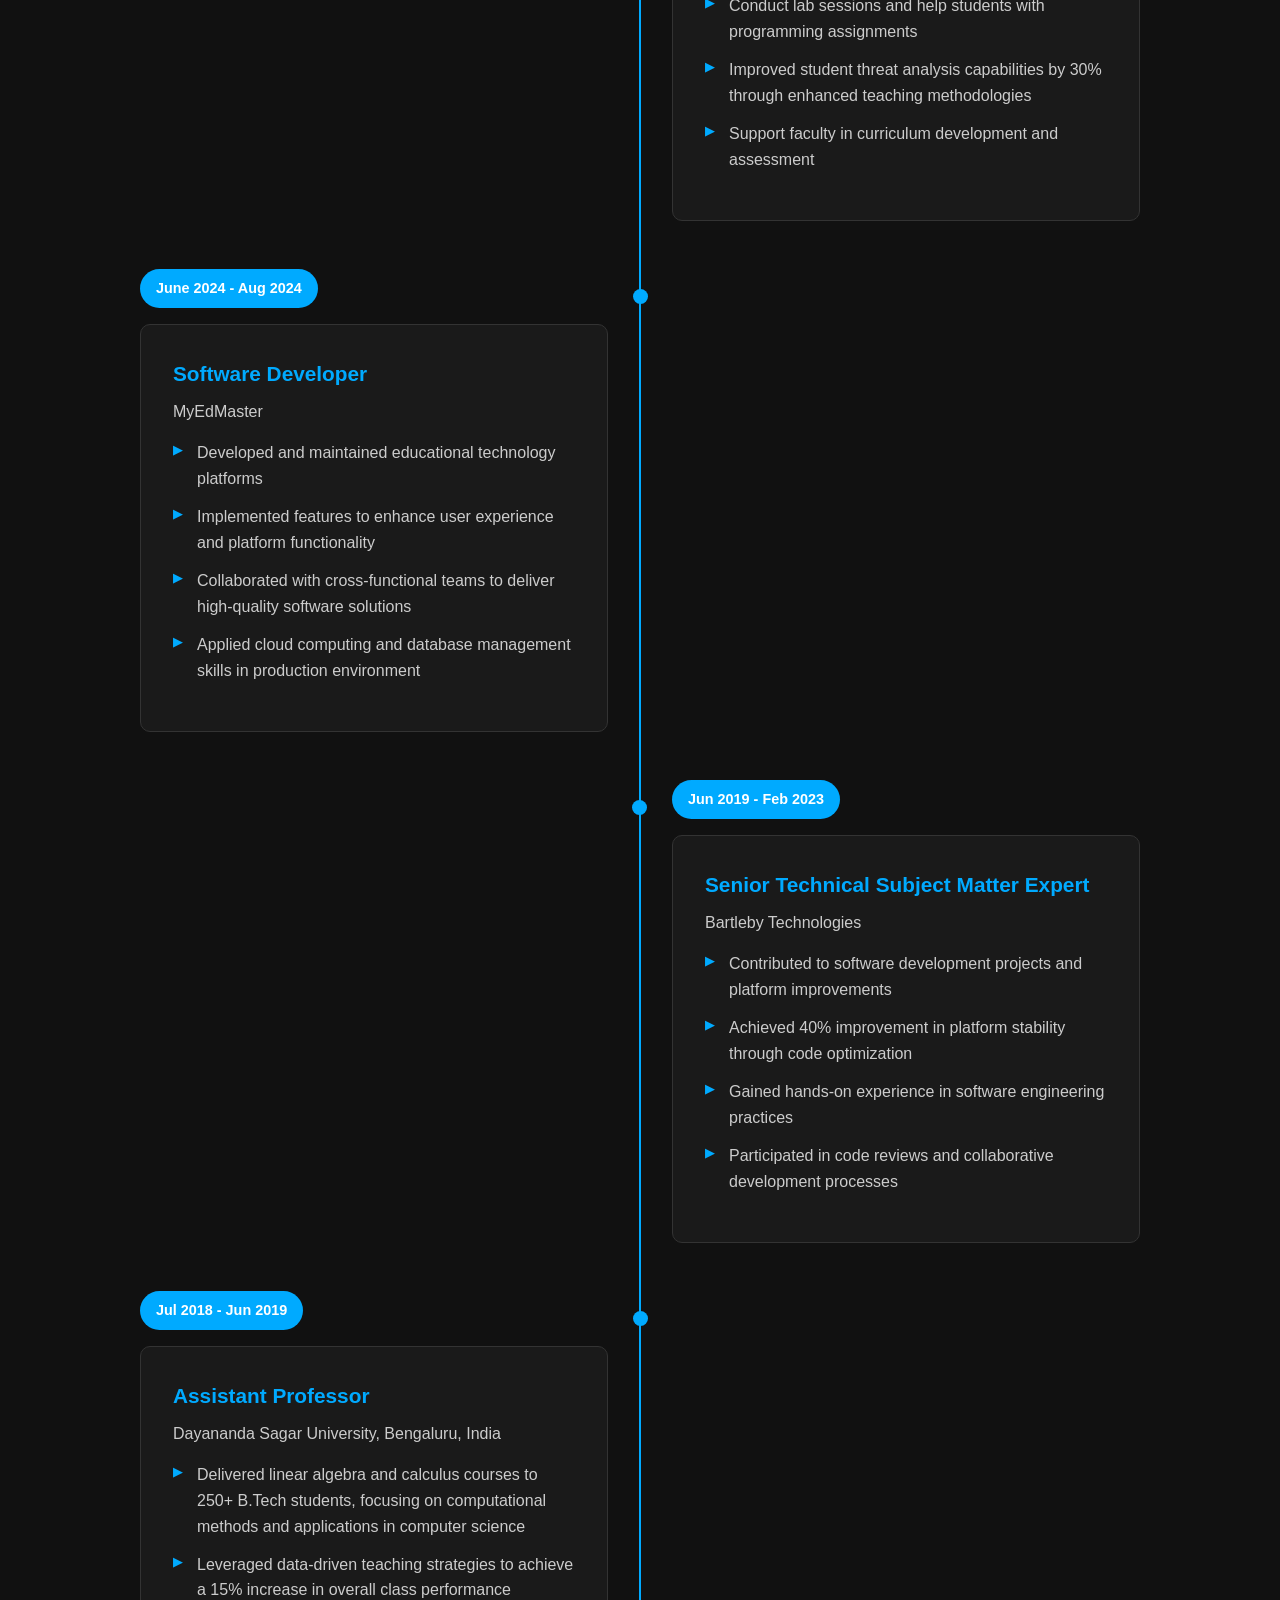
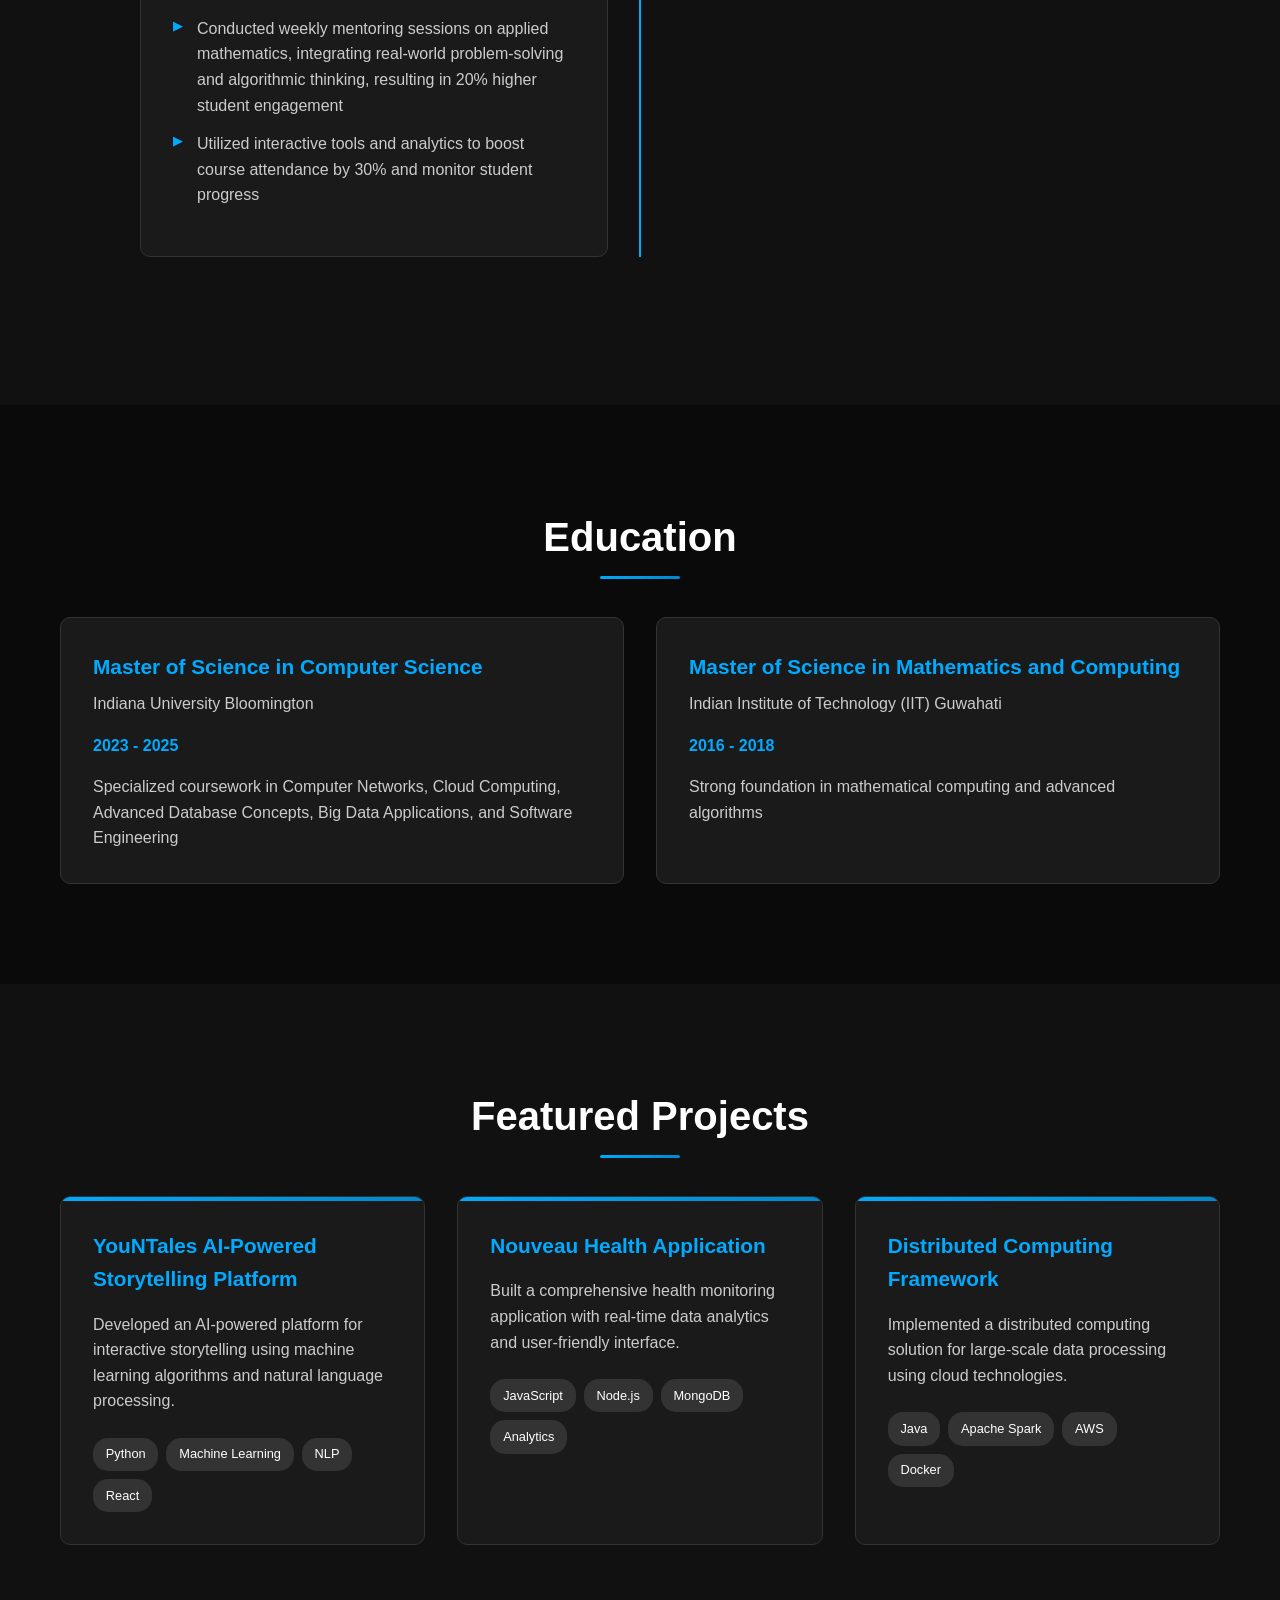
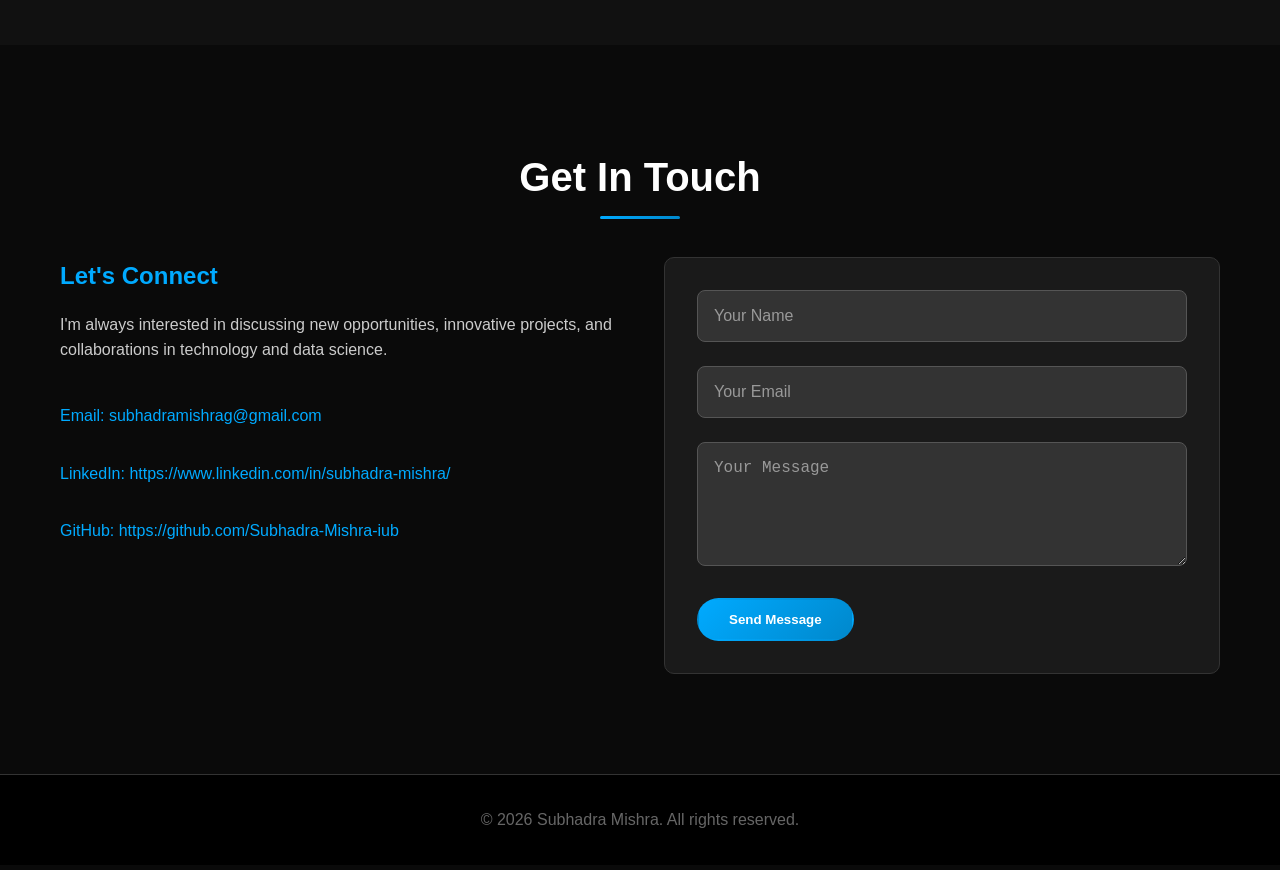
==== commit 3d0ce8c5: "Updated the informations" ====
--- a/index.html
+++ b/index.html
@@ -143,7 +143,7 @@
 
                 <!-- MyEdMaster -->
                 <div class="timeline-item">
-                    <div class="timeline-date">Mar 2023 - Dec 2023</div>
+                    <div class="timeline-date">June 2024 - Aug 2024</div>
                     <div class="timeline-content">
                         <h3>Software Developer</h3>
                         <h4>MyEdMaster</h4>
@@ -158,7 +158,7 @@
 
                 <!-- Bartleby Technologies -->
                 <div class="timeline-item">
-                    <div class="timeline-date">Jun 2022 - Feb 2023</div>
+                    <div class="timeline-date">Jun 2019 - Feb 2023</div>
                     <div class="timeline-content">
                         <h3>Senior Technical Subject Matter Expert</h3>
                         <h4>Bartleby Technologies</h4>
@@ -170,6 +170,23 @@
                         </ul>
                     </div>
                 </div>
+
+                <!-- Dayananda Sagar University -->
+                <div class="timeline-item">
+                    <div class="timeline-date">Jul 2018 - Jun 2019</div>
+                    <div class="timeline-content">
+                        <h3>Assistant Professor</h3>
+                        <h4>Dayananda Sagar University, Bengaluru, India</h4>
+                        <ul>
+                            <li>Delivered linear algebra and calculus courses to 250+ B.Tech students, focusing on computational methods and applications in computer science</li>
+                            <li>Leveraged data-driven teaching strategies to achieve a 15% increase in overall class performance</li>
+                            <li>Conducted weekly mentoring sessions on applied mathematics, integrating real-world problem-solving and algorithmic thinking, resulting in 20% higher student engagement</li>
+                            <li>Utilized interactive tools and analytics to boost course attendance by 30% and monitor student progress</li>
+                        </ul>
+                    </div>
+                </div>
+
+
             </div>
         </div>
     </section>
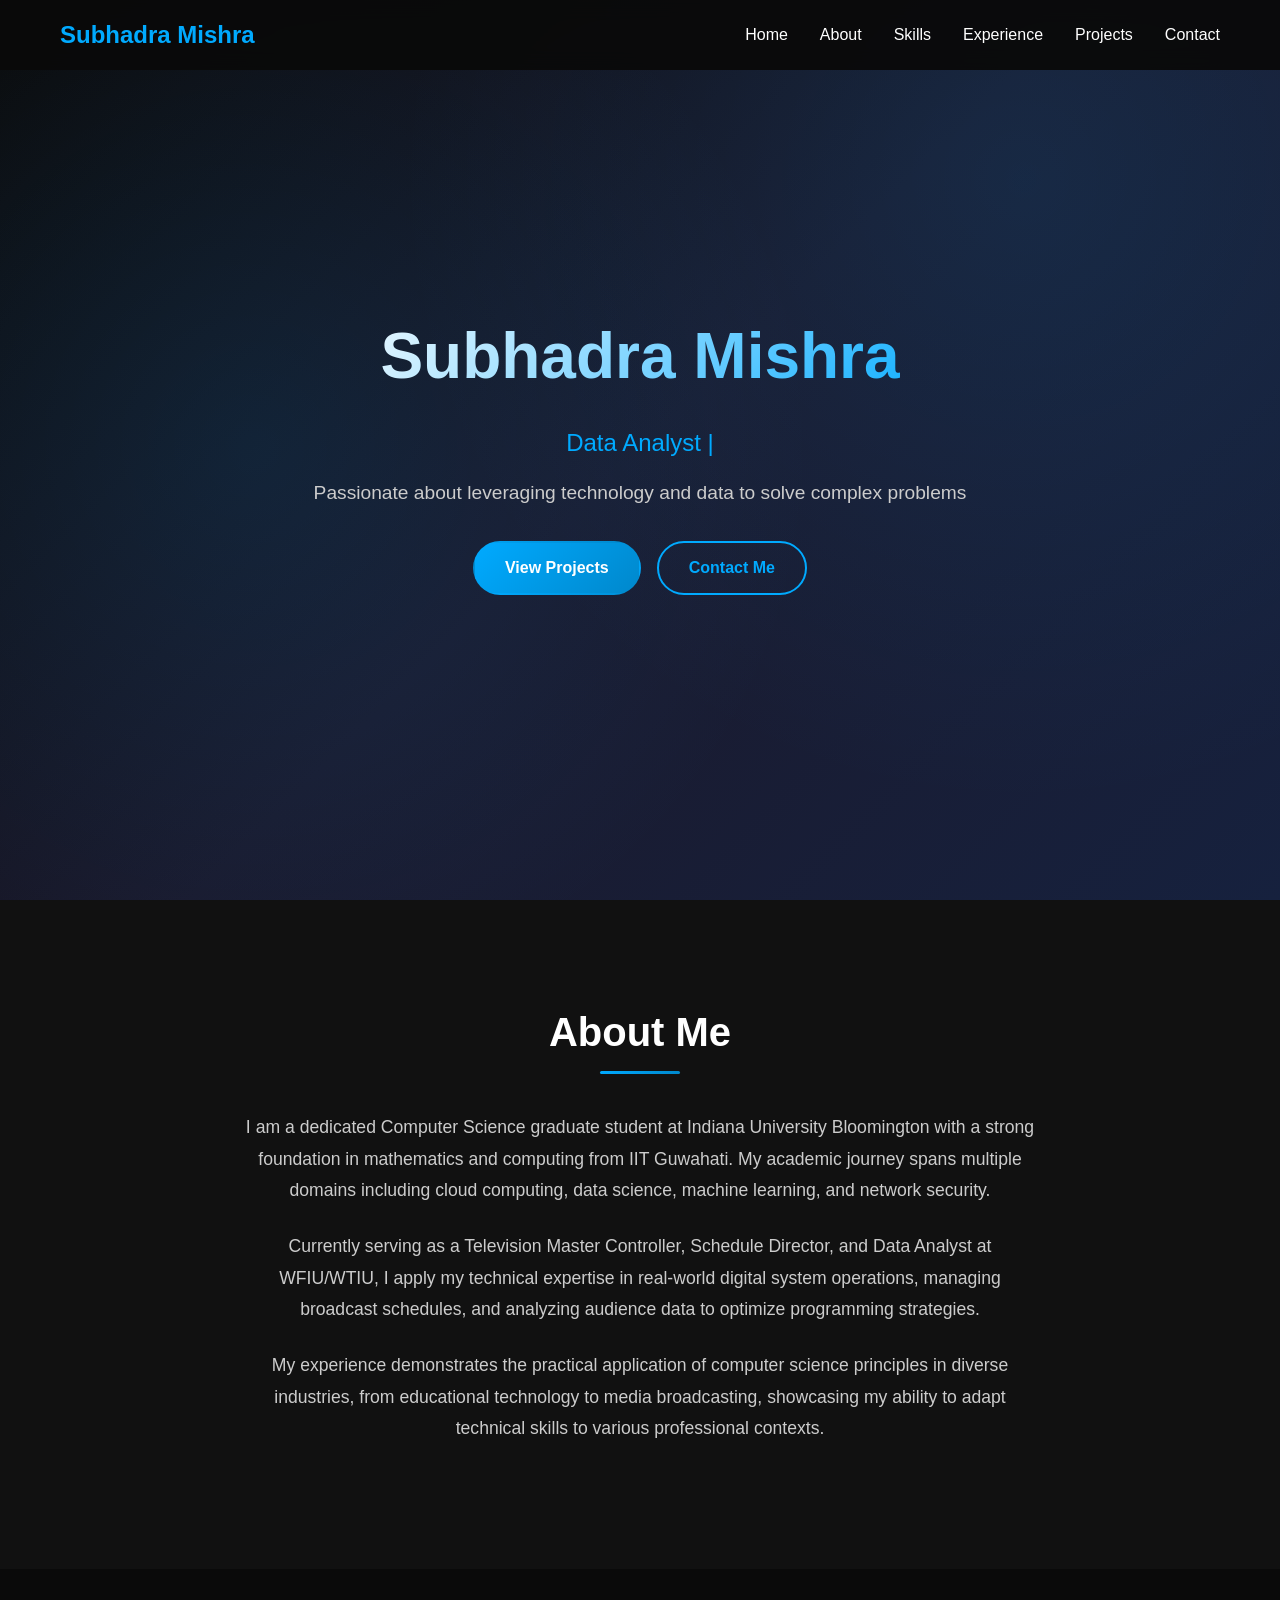
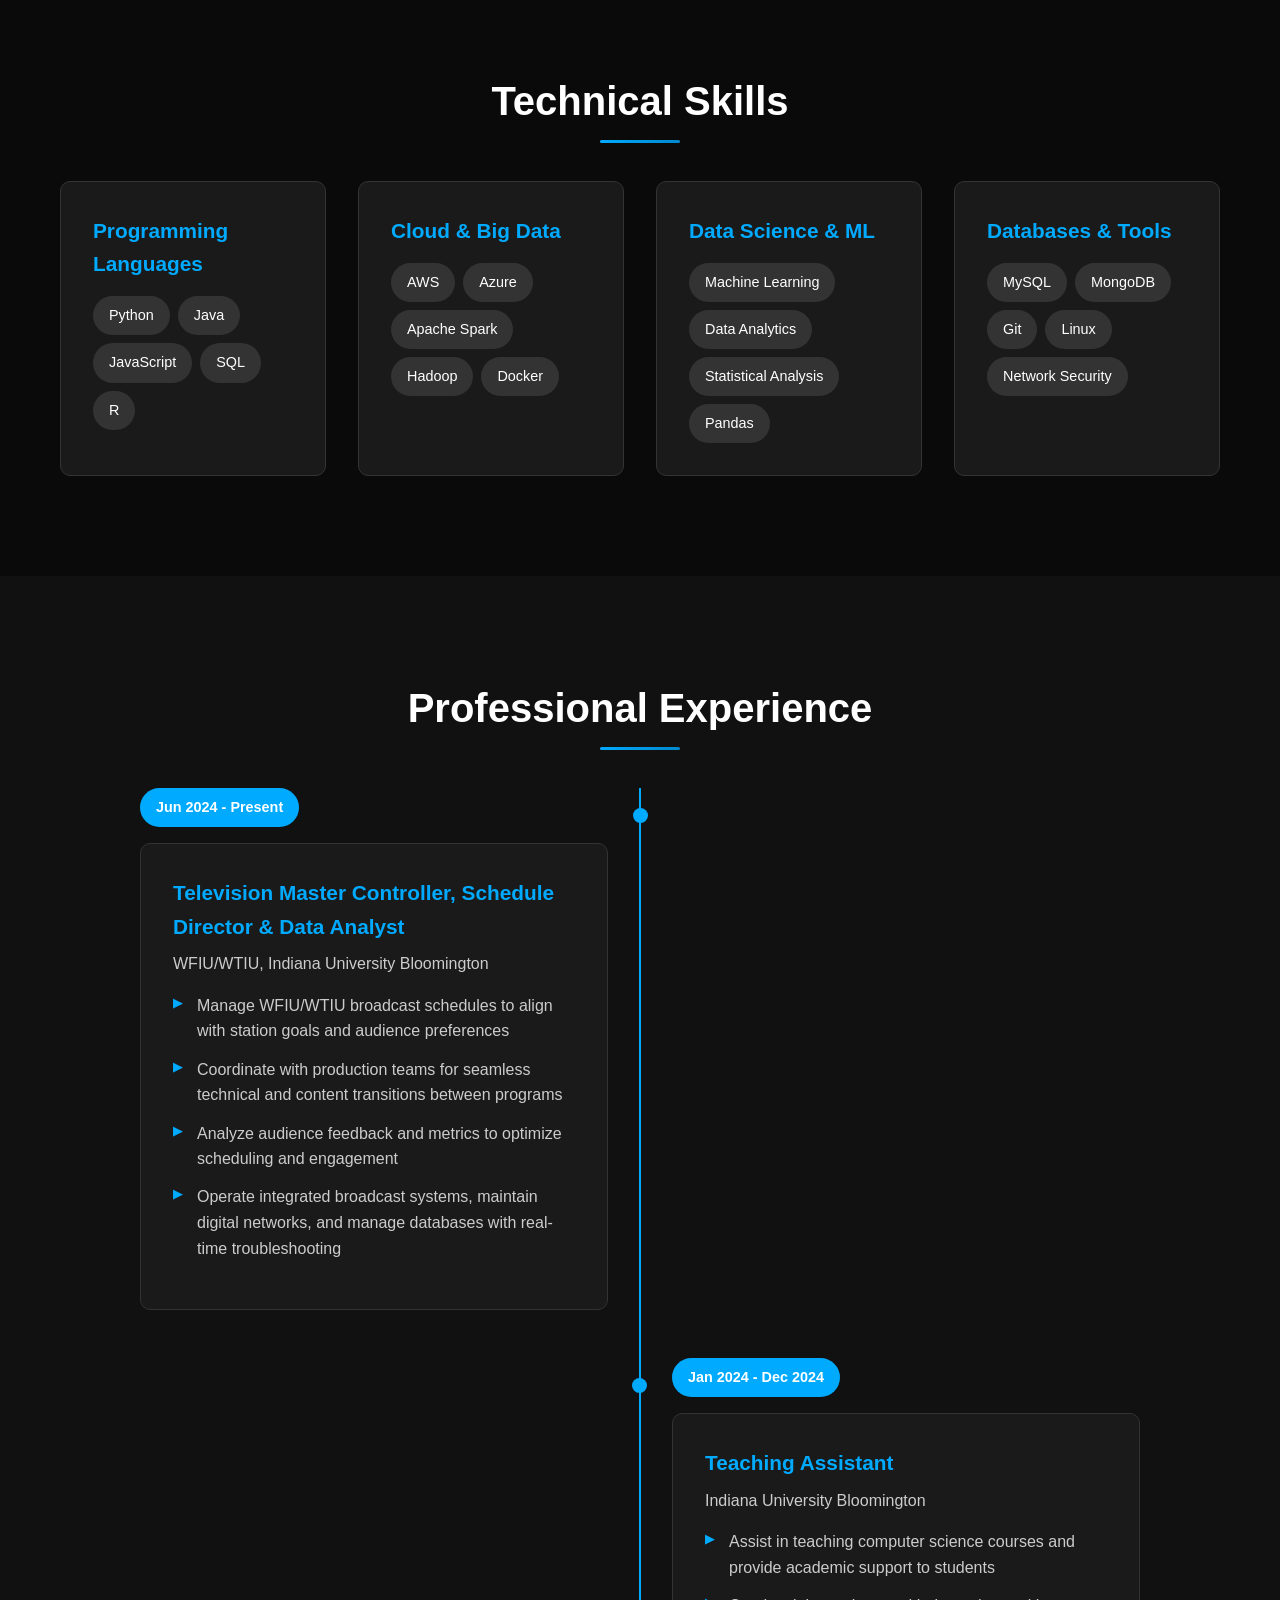
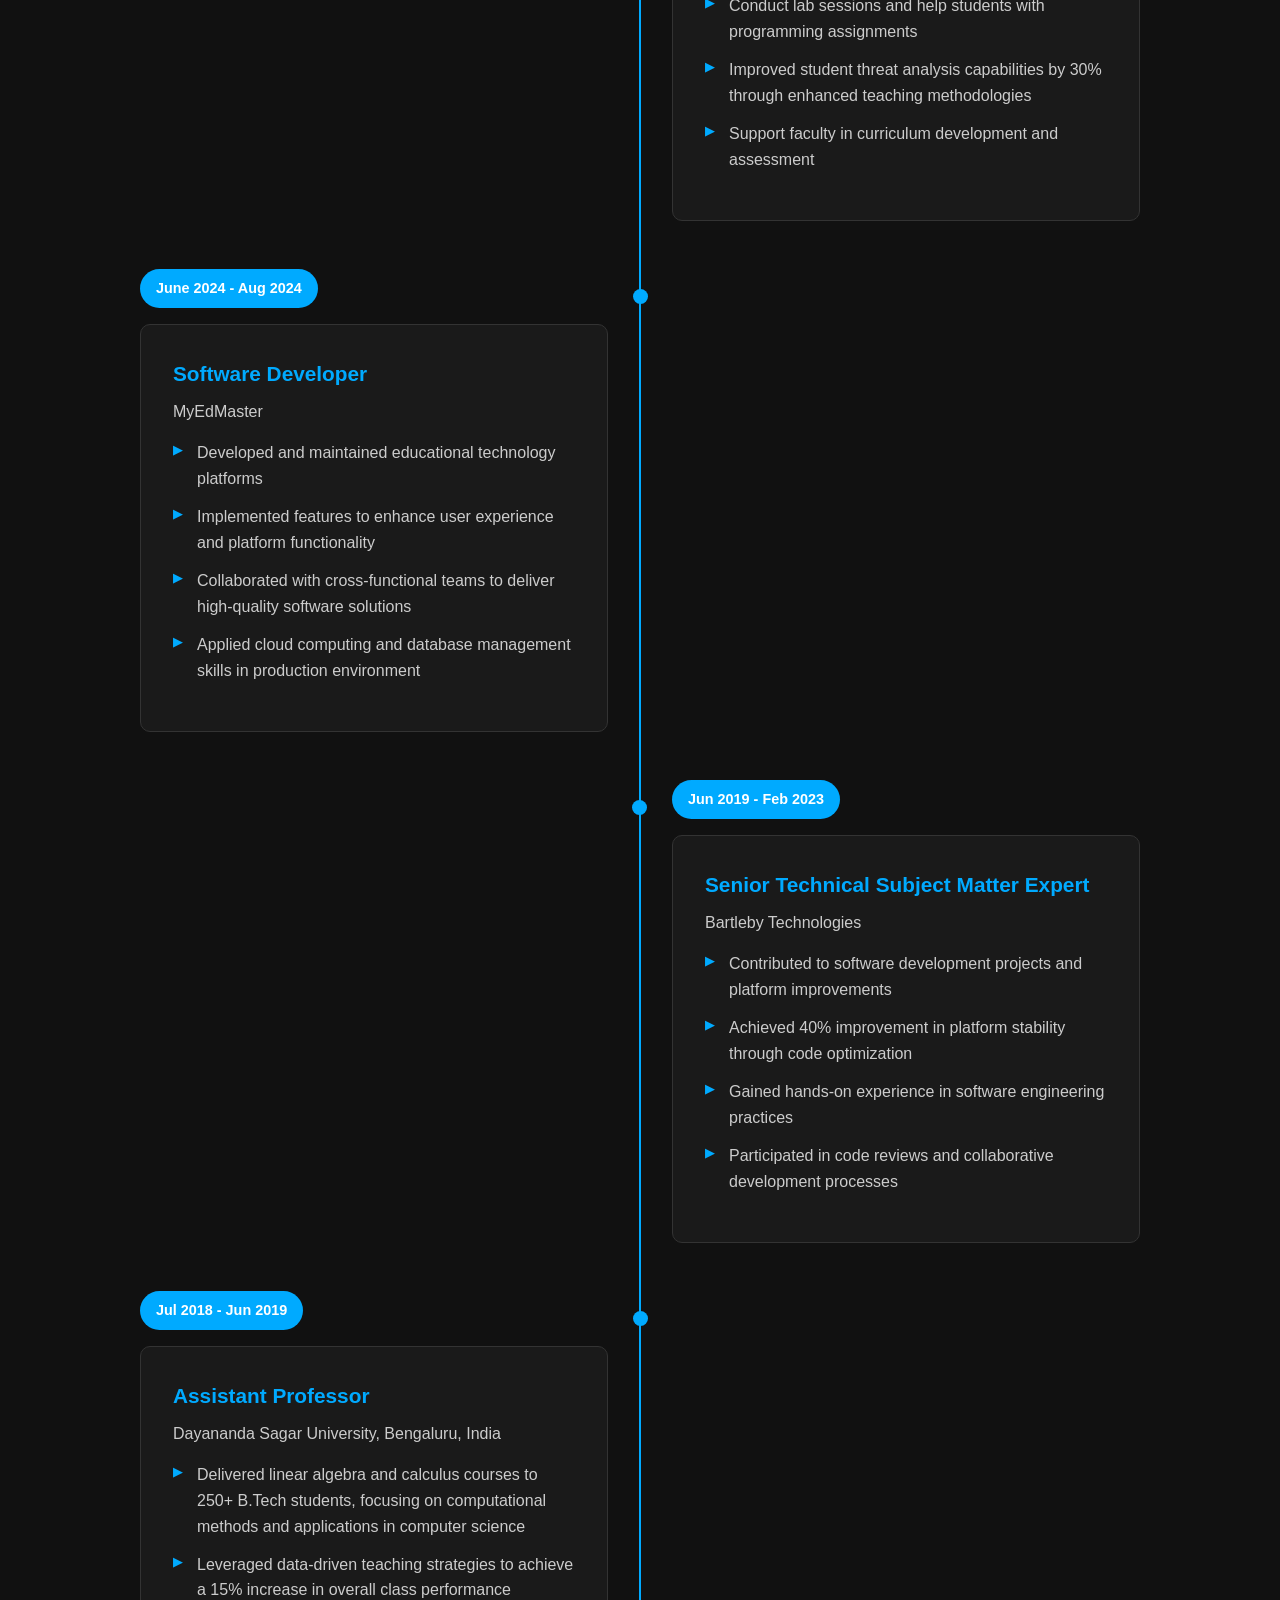
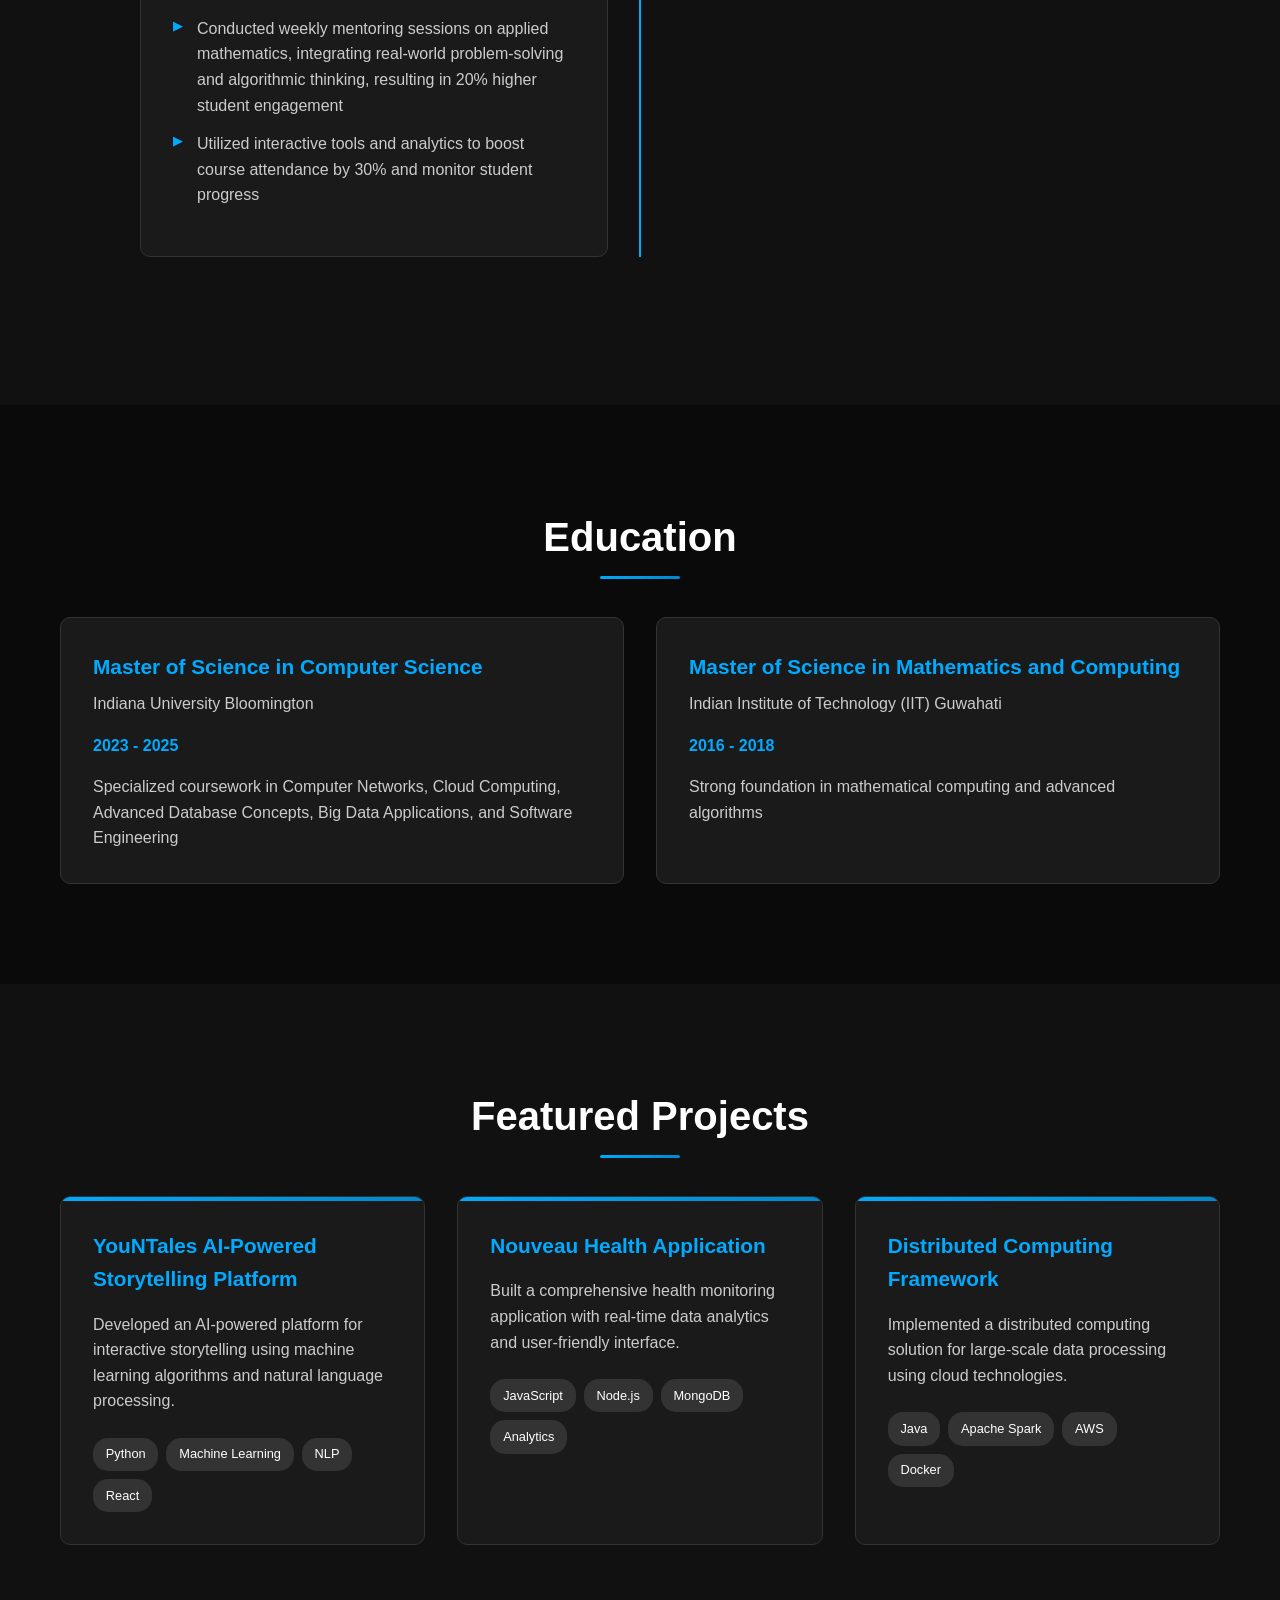
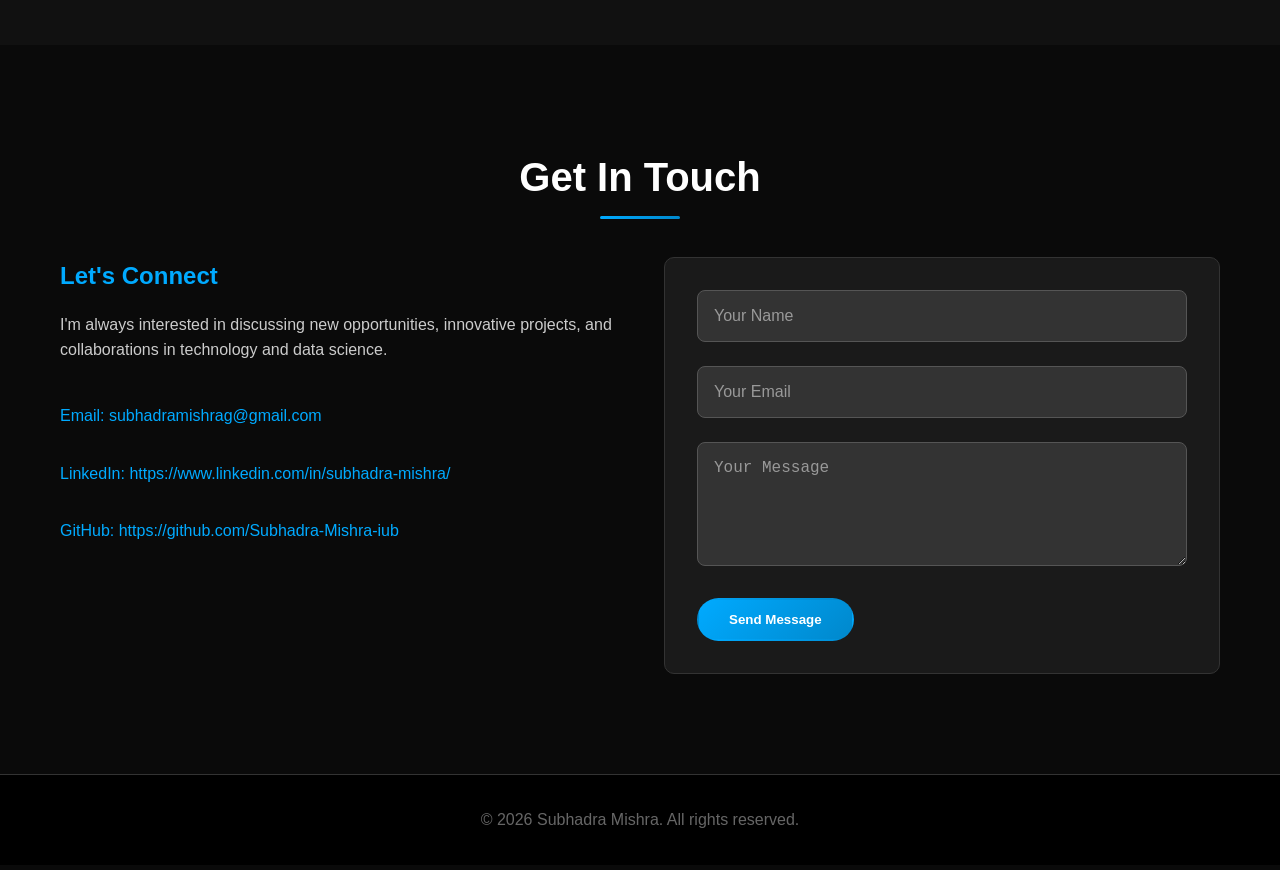
==== commit 7073f61f: "Added formspree endpoint to get emails from the contact me section." ====
--- a/index.html
+++ b/index.html
@@ -272,7 +272,7 @@
                     </div>
                 </div>
                 <div class="contact-form">
-                    <form id="contactForm">
+                    <form action="https://formspree.io/f/mjkrrblb" method="POST">
                         <div class="form-group">
                             <input type="text" id="name" name="name" placeholder="Your Name" required>
                         </div>
@@ -284,6 +284,9 @@
                         </div>
                         <button type="submit" class="btn btn-primary">Send Message</button>
                     </form>
+                    <p id="thank-you" style="display:none; color: green; margin-top: 10px;">
+                        ✅ Thanks! Your message has been sent.
+                    </p>
                 </div>
             </div>
         </div>
